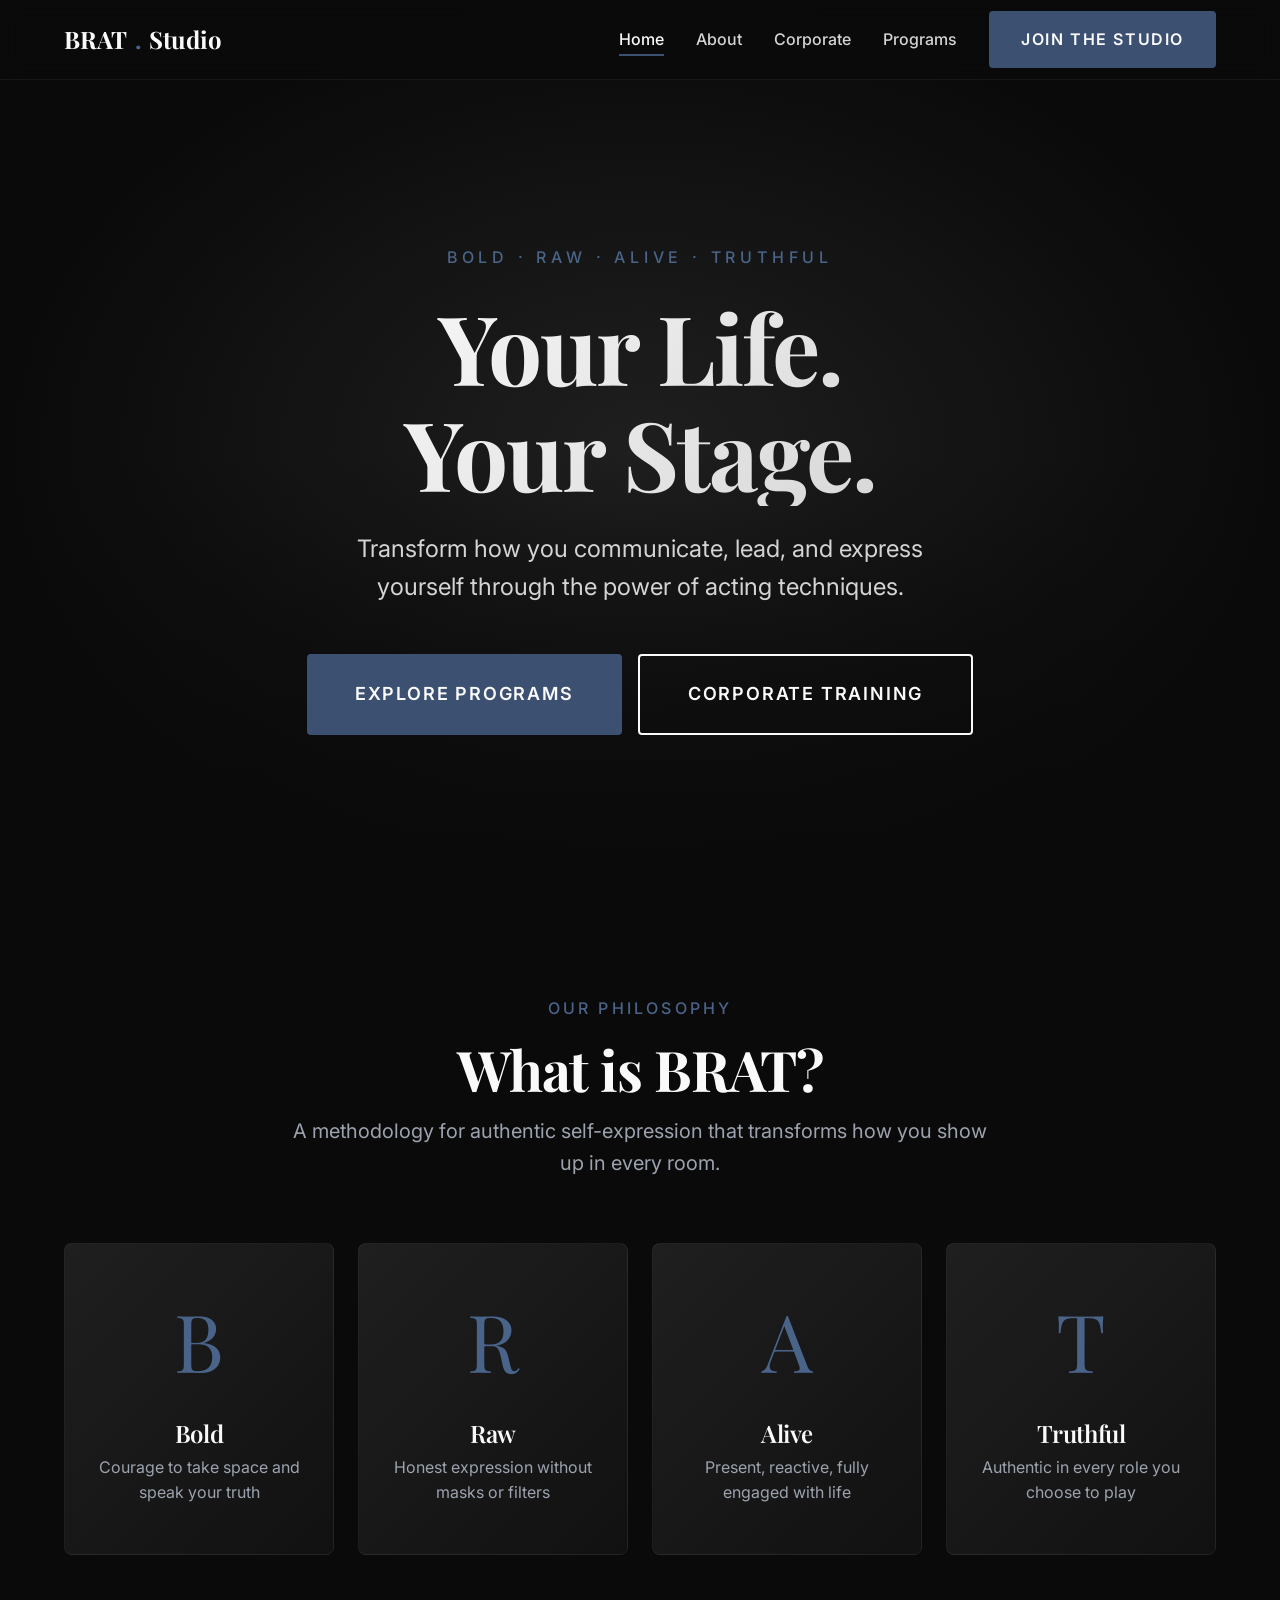
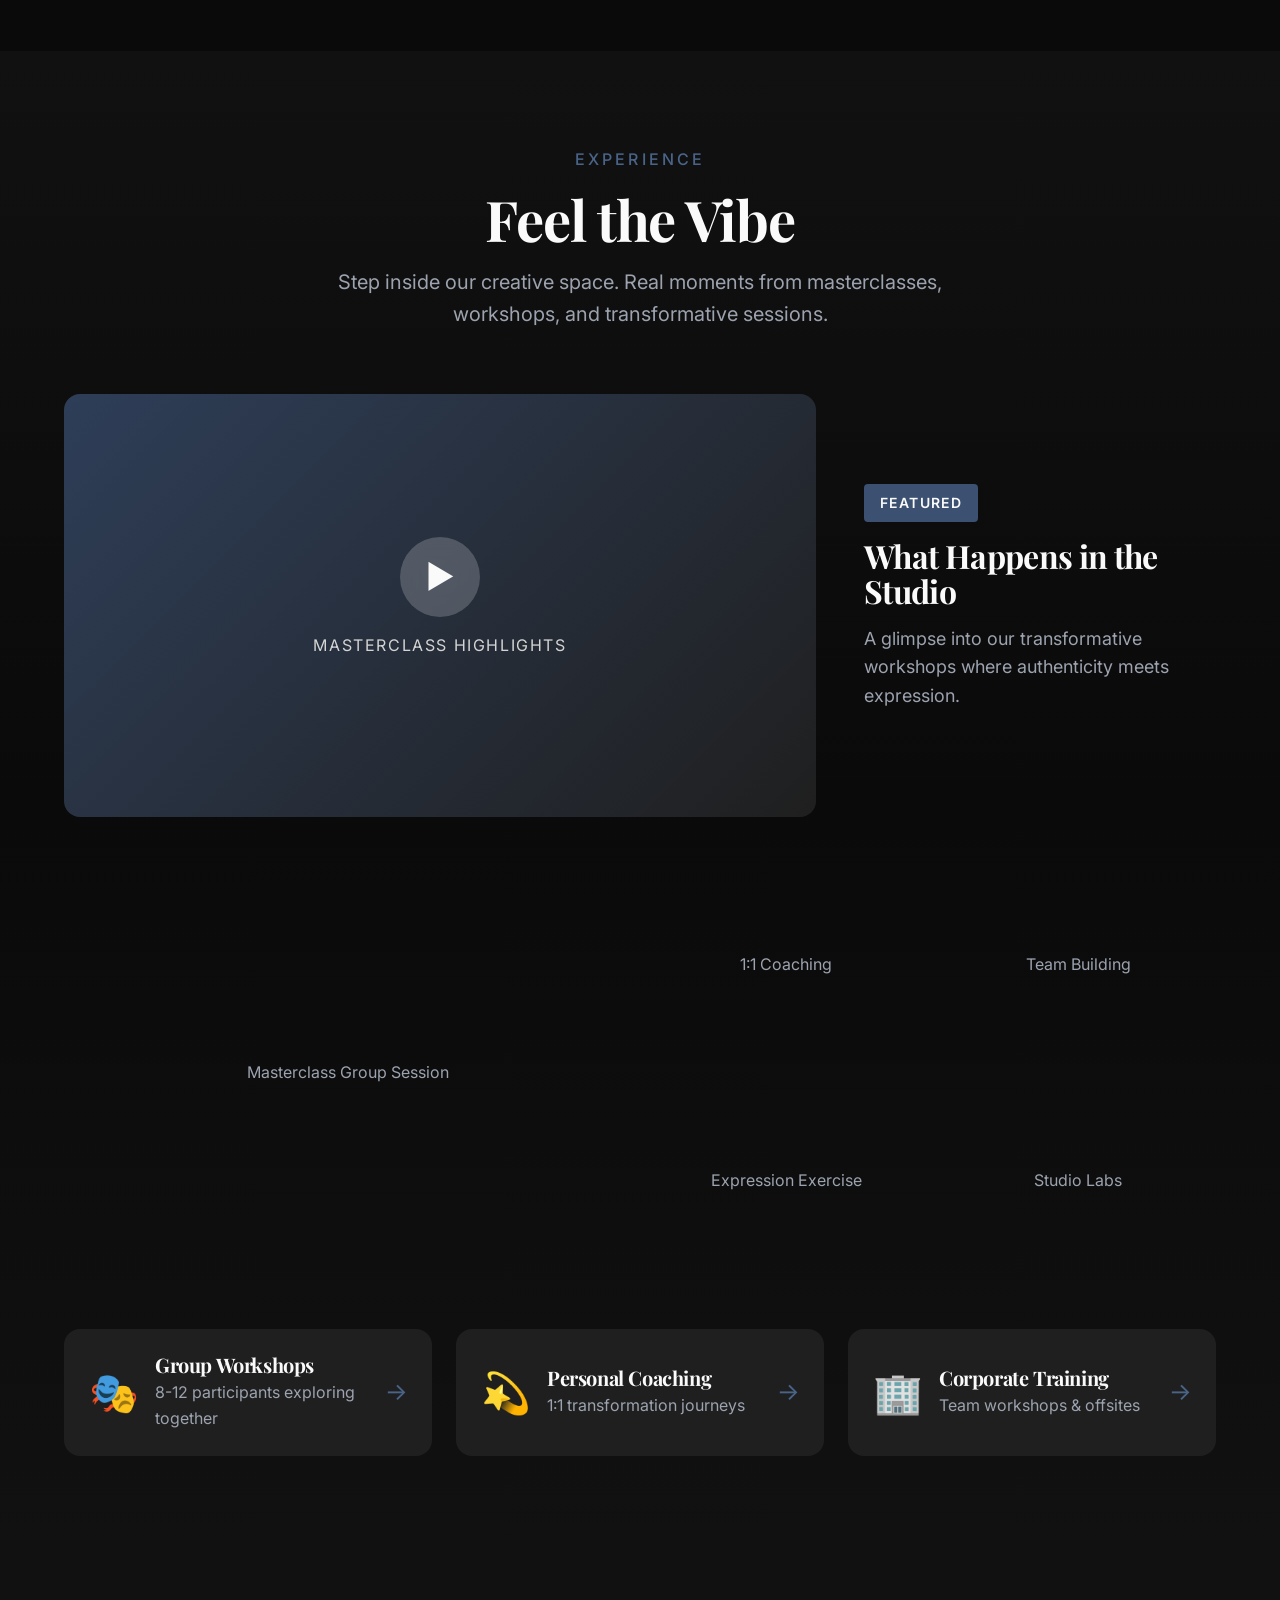
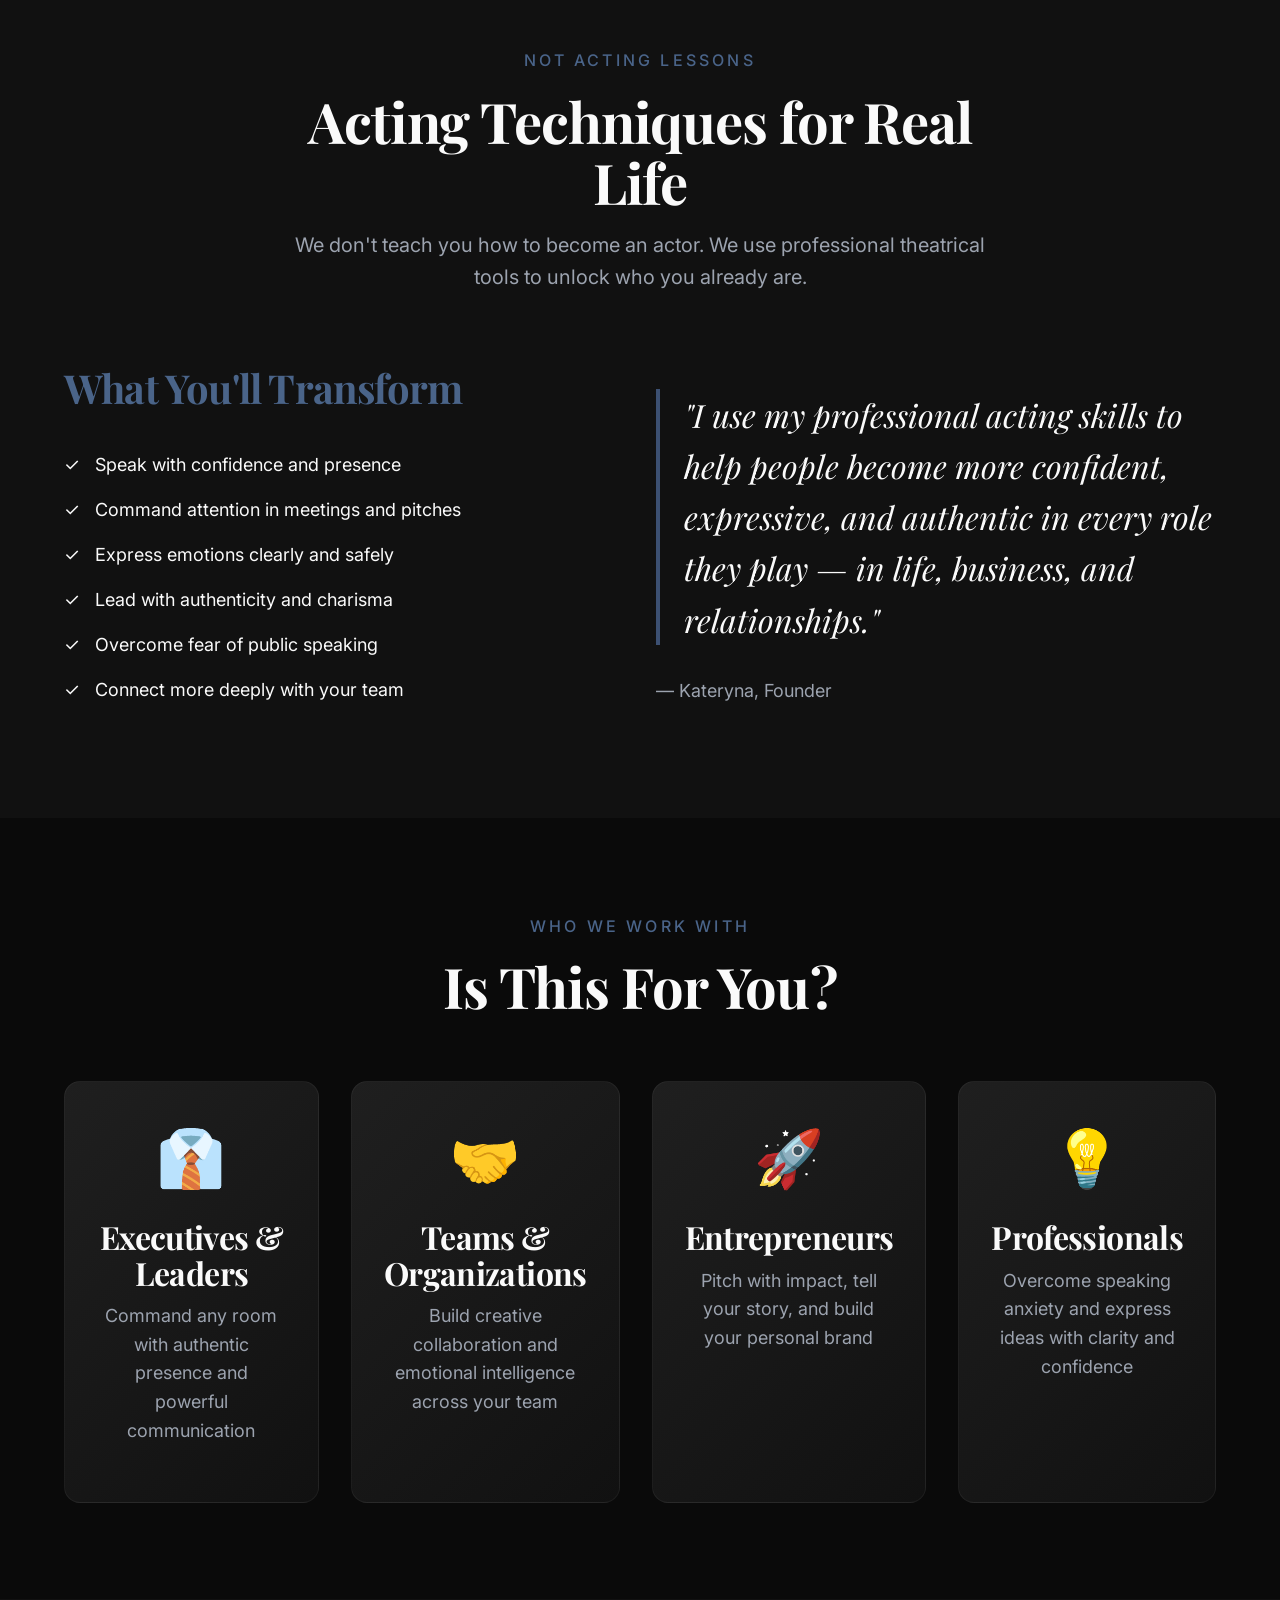
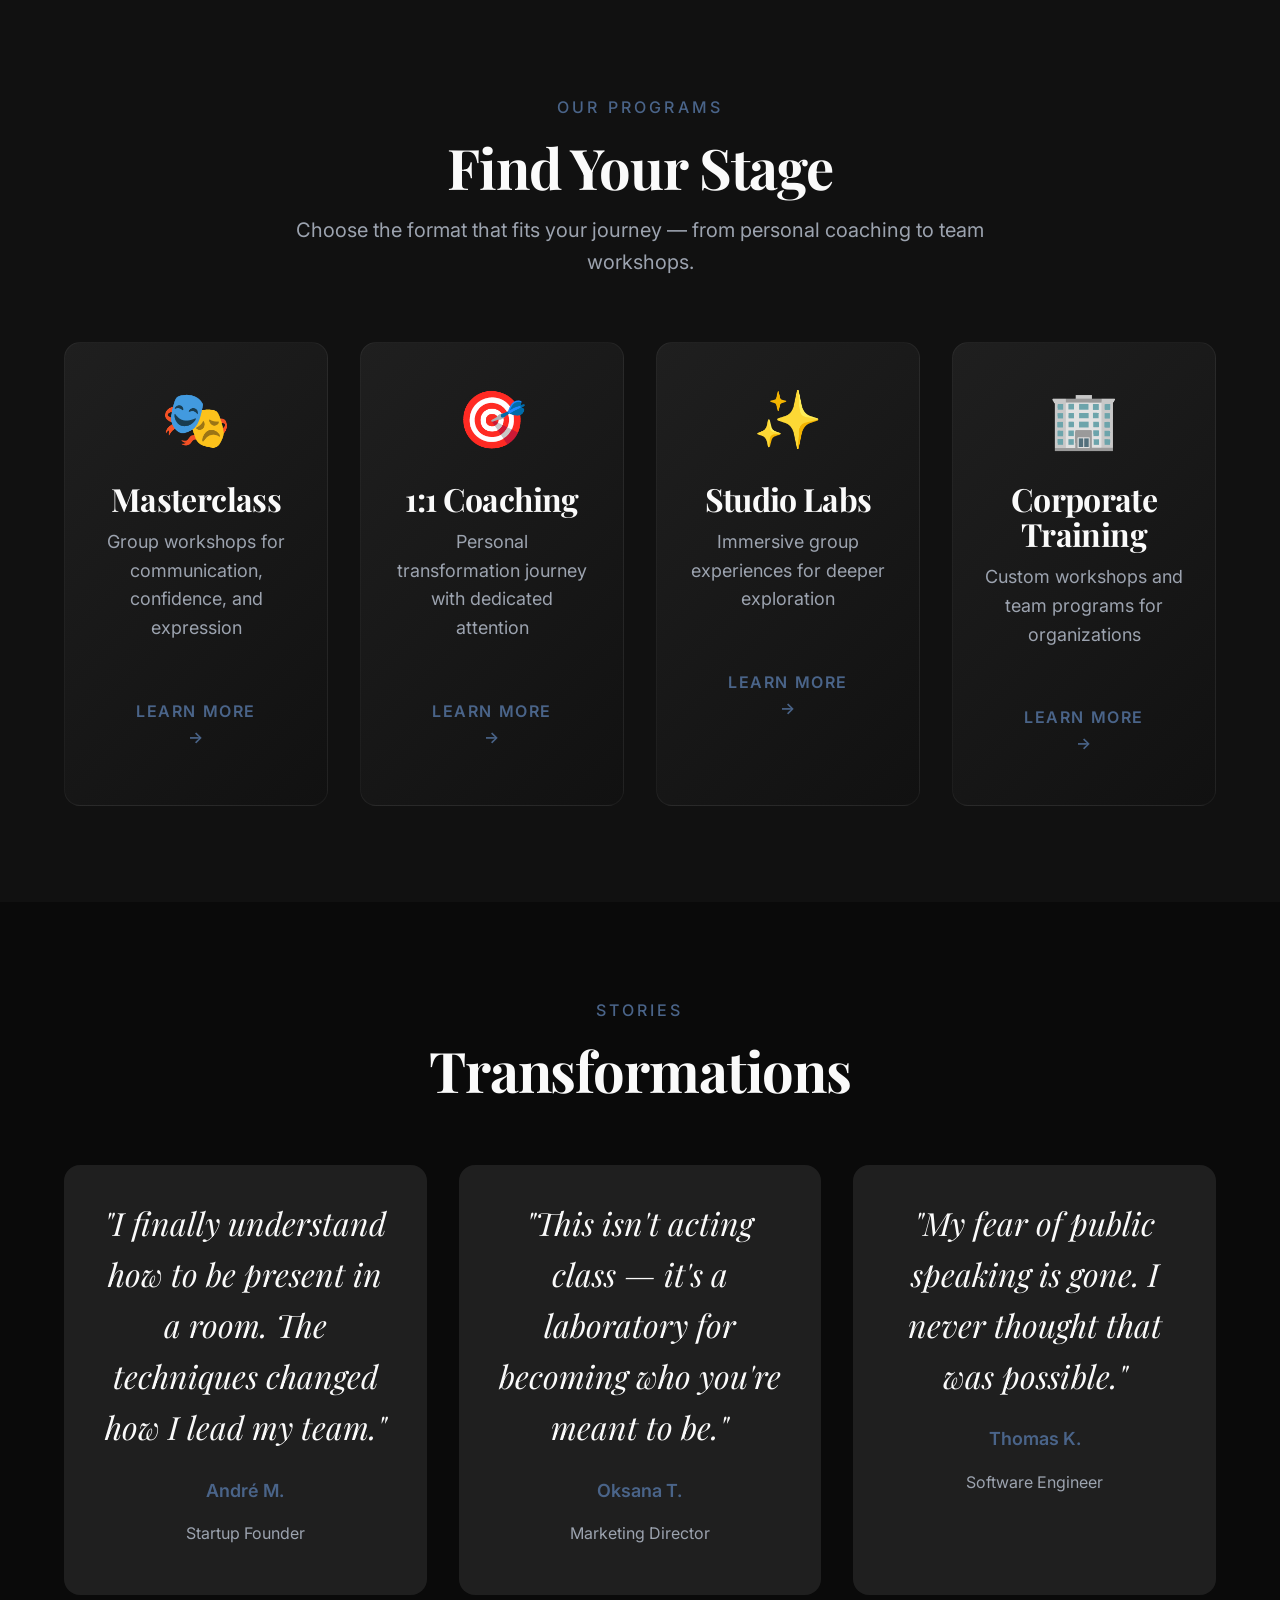
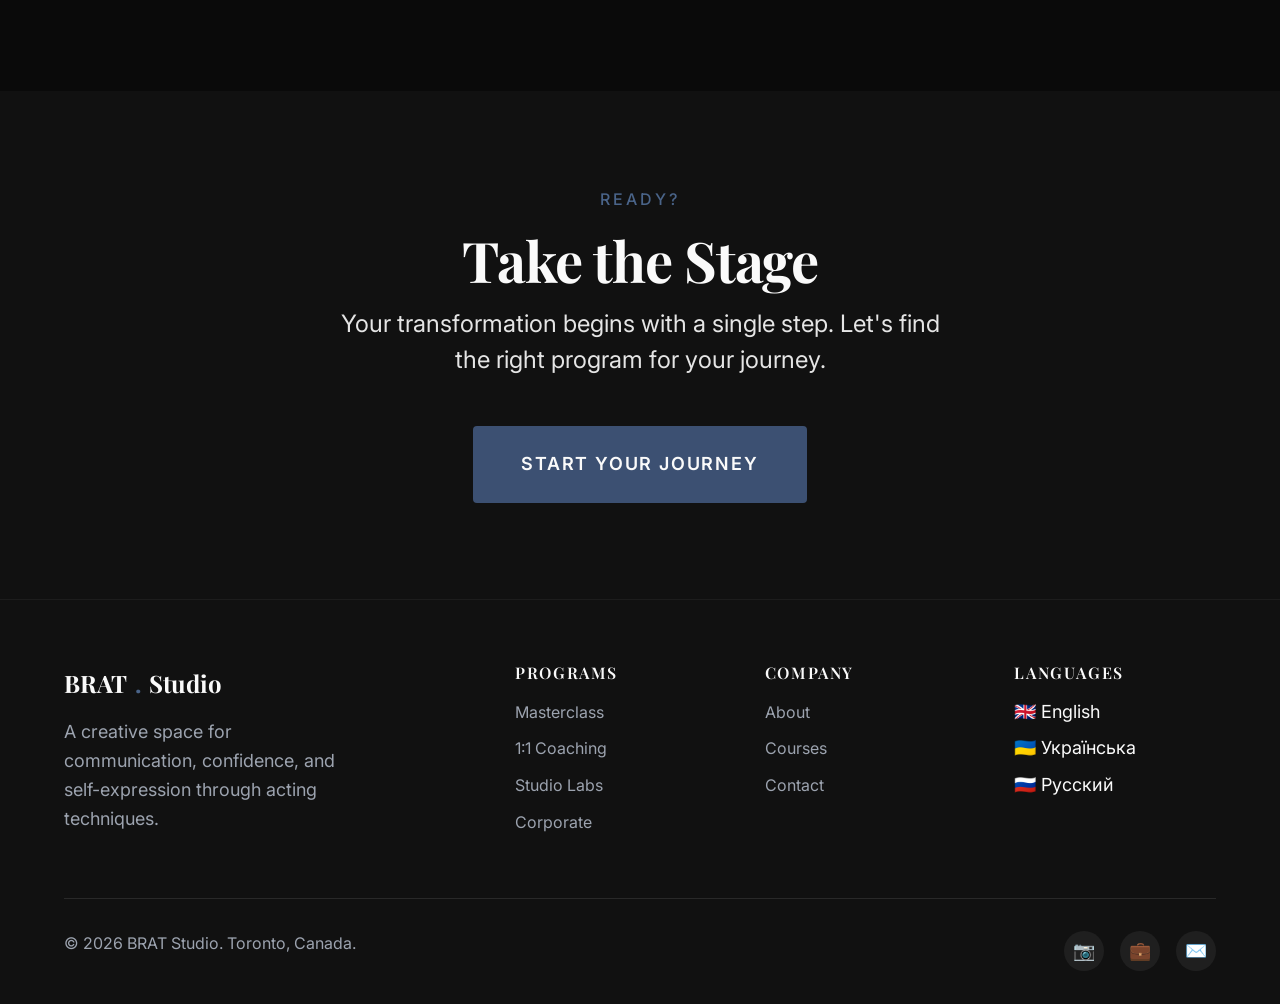
==== index.html @ 2a8d3eb8 "Initial commit: BRAT Studio website" ====
<!DOCTYPE html>
<html lang="en">

<head>
    <meta charset="UTF-8">
    <meta name="viewport" content="width=device-width, initial-scale=1.0">

    <!-- Primary SEO Meta Tags -->
    <title>BRAT Studio | Communication Coaching & Acting Techniques | Toronto</title>
    <meta name="title" content="BRAT Studio | Communication Coaching & Acting Techniques | Toronto">
    <meta name="description"
        content="Transform how you communicate, lead, and express yourself through professional acting techniques. Coaching, masterclasses, and corporate training in Toronto, Canada.">
    <meta name="keywords"
        content="communication coaching, public speaking, acting techniques, confidence training, executive coaching, Toronto, corporate training, leadership development, presentation skills">
    <meta name="author" content="Kateryna Bratchyna">
    <meta name="robots" content="index, follow">
    <link rel="canonical" href="https://bratstudio.ca/">

    <!-- Open Graph / Facebook -->
    <meta property="og:type" content="website">
    <meta property="og:url" content="https://bratstudio.ca/">
    <meta property="og:title" content="BRAT Studio | Your Life. Your Stage.">
    <meta property="og:description"
        content="Transform how you communicate, lead, and express yourself through professional acting techniques. Coaching and training in Toronto.">
    <meta property="og:image" content="https://bratstudio.ca/images/og-image.jpg">
    <meta property="og:locale" content="en_CA">
    <meta property="og:site_name" content="BRAT Studio">

    <!-- Twitter -->
    <meta name="twitter:card" content="summary_large_image">
    <meta name="twitter:url" content="https://bratstudio.ca/">
    <meta name="twitter:title" content="BRAT Studio | Your Life. Your Stage.">
    <meta name="twitter:description"
        content="Transform how you communicate through professional acting techniques. Coaching in Toronto.">
    <meta name="twitter:image" content="https://bratstudio.ca/images/og-image.jpg">

    <!-- Performance: Preconnect to external resources -->
    <link rel="preconnect" href="https://fonts.googleapis.com">
    <link rel="preconnect" href="https://fonts.gstatic.com" crossorigin>

    <!-- Fonts: Preload for faster rendering -->
    <link rel="preload"
        href="https://fonts.googleapis.com/css2?family=Playfair+Display:ital,wght@0,400;0,600;0,700;1,400&family=Inter:wght@300;400;500;600&display=swap"
        as="style" onload="this.onload=null;this.rel='stylesheet'">
    <noscript>
        <link rel="stylesheet"
            href="https://fonts.googleapis.com/css2?family=Playfair+Display:ital,wght@0,400;0,600;0,700;1,400&family=Inter:wght@300;400;500;600&display=swap">
    </noscript>

    <!-- Stylesheet -->
    <link rel="stylesheet" href="css/style.css">

    <!-- Favicon -->
    <link rel="icon"
        href="data:image/svg+xml,<svg xmlns='http://www.w3.org/2000/svg' viewBox='0 0 100 100'><text y='.9em' font-size='90'>🎭</text></svg>">
    <link rel="apple-touch-icon" href="images/apple-touch-icon.png">

    <!-- Structured Data: Organization -->
    <script type="application/ld+json">
  {
    "@context": "https://schema.org",
    "@type": "ProfessionalService",
    "name": "BRAT Studio",
    "description": "Communication coaching and acting techniques for professionals",
    "url": "https://bratstudio.ca",
    "logo": "https://bratstudio.ca/images/logo.png",
    "image": "https://bratstudio.ca/images/og-image.jpg",
    "telephone": "+1-416-000-0000",
    "email": "hello@bratstudio.ca",
    "address": {
      "@type": "PostalAddress",
      "addressLocality": "Toronto",
      "addressRegion": "Ontario",
      "addressCountry": "CA"
    },
    "geo": {
      "@type": "GeoCoordinates",
      "latitude": "43.6532",
      "longitude": "-79.3832"
    },
    "founder": {
      "@type": "Person",
      "name": "Kateryna Bratchyna",
      "jobTitle": "Acting Coach & Founder"
    },
    "priceRange": "$$$",
    "openingHoursSpecification": {
      "@type": "OpeningHoursSpecification",
      "dayOfWeek": ["Monday", "Tuesday", "Wednesday", "Thursday", "Friday"],
      "opens": "09:00",
      "closes": "18:00"
    },
    "sameAs": [
      "https://instagram.com/bratstudio",
      "https://linkedin.com/company/bratstudio"
    ],
    "hasOfferCatalog": {
      "@type": "OfferCatalog",
      "name": "Programs",
      "itemListElement": [
        {
          "@type": "Offer",
          "itemOffered": {
            "@type": "Service",
            "name": "Masterclass",
            "description": "Group workshops for communication, confidence, and expression"
          }
        },
        {
          "@type": "Offer",
          "itemOffered": {
            "@type": "Service",
            "name": "1:1 Coaching",
            "description": "Personal transformation with dedicated mentorship"
          }
        },
        {
          "@type": "Offer",
          "itemOffered": {
            "@type": "Service",
            "name": "Corporate Training",
            "description": "Custom workshops for organizations"
          }
        }
      ]
    }
  }
  </script>
</head>

<body>
    <!-- Header -->
    <header class="header">
        <div class="container header__inner">
            <a href="index.html" class="logo">
                BRAT<span>.</span>Studio
            </a>

            <button class="nav-toggle" aria-label="Toggle navigation" aria-expanded="false">
                <span></span>
                <span></span>
                <span></span>
            </button>

            <nav class="nav" id="nav">
                <a href="index.html" class="nav__link nav__link--active">Home</a>
                <a href="about.html" class="nav__link">About</a>
                <a href="corporate.html" class="nav__link">Corporate</a>
                <a href="masterclass.html" class="nav__link">Programs</a>
                <a href="contact.html" class="btn btn--primary">Join the Studio</a>
            </nav>
        </div>
    </header>

    <!-- Hero Section -->
    <section class="hero">
        <div class="hero__bg"></div>
        <div class="hero__overlay"></div>
        <div class="hero__content">
            <p class="hero__tagline animate-fade-in">Bold · Raw · Alive · Truthful</p>
            <h1 class="hero__title animate-fade-in-up">Your Life.<br>Your Stage.</h1>
            <p class="hero__subtitle animate-fade-in-up animate-delay-2">
                Transform how you communicate, lead, and express yourself through the power of acting techniques.
            </p>
            <div class="hero__cta animate-fade-in-up animate-delay-3">
                <a href="#programs" class="btn btn--primary btn--large">Explore Programs</a>
                <a href="corporate.html" class="btn btn--outline btn--large">Corporate Training</a>
            </div>
        </div>
    </section>

    <!-- BRAT Philosophy Section -->
    <section class="section" id="philosophy">
        <div class="container">
            <div class="section-header" data-animate>
                <p class="section-header__label">Our Philosophy</p>
                <h2 class="section-header__title">What is BRAT?</h2>
                <p class="section-header__text">
                    A methodology for authentic self-expression that transforms how you show up in every room.
                </p>
            </div>

            <div class="brat-grid">
                <div class="brat-card" data-animate>
                    <div class="brat-card__letter">B</div>
                    <h3 class="brat-card__word">Bold</h3>
                    <p class="brat-card__meaning">Courage to take space and speak your truth</p>
                </div>
                <div class="brat-card" data-animate>
                    <div class="brat-card__letter">R</div>
                    <h3 class="brat-card__word">Raw</h3>
                    <p class="brat-card__meaning">Honest expression without masks or filters</p>
                </div>
                <div class="brat-card" data-animate>
                    <div class="brat-card__letter">A</div>
                    <h3 class="brat-card__word">Alive</h3>
                    <p class="brat-card__meaning">Present, reactive, fully engaged with life</p>
                </div>
                <div class="brat-card" data-animate>
                    <div class="brat-card__letter">T</div>
                    <h3 class="brat-card__word">Truthful</h3>
                    <p class="brat-card__meaning">Authentic in every role you choose to play</p>
                </div>
            </div>
        </div>
    </section>

    <!-- Studio Vibe Section - Photo & Video Gallery -->
    <section class="section section--vibe" id="vibe">
        <div class="container">
            <div class="section-header" data-animate>
                <p class="section-header__label">Experience</p>
                <h2 class="section-header__title">Feel the Vibe</h2>
                <p class="section-header__text">
                    Step inside our creative space. Real moments from masterclasses, workshops, and transformative
                    sessions.
                </p>
            </div>

            <!-- Featured Video -->
            <div class="vibe-video" data-animate>
                <div class="vibe-video__player">
                    <!-- Replace with your video embed or HTML5 video -->
                    <div class="vibe-video__placeholder">
                        <div class="vibe-video__icon">▶</div>
                        <p>Masterclass Highlights</p>
                        <!-- Uncomment and add your video:
                        <video poster="images/video-poster.jpg" controls>
                            <source src="videos/masterclass-highlight.mp4" type="video/mp4">
                        </video>
                        -->
                    </div>
                </div>
                <div class="vibe-video__info">
                    <span class="vibe-video__tag">Featured</span>
                    <h3>What Happens in the Studio</h3>
                    <p>A glimpse into our transformative workshops where authenticity meets expression.</p>
                </div>
            </div>

            <!-- Photo Gallery Grid -->
            <div class="vibe-gallery" data-animate>
                <!-- Large featured image -->
                <div class="vibe-gallery__item vibe-gallery__item--large">
                    <div class="vibe-gallery__placeholder">
                        <span>Masterclass Group Session</span>
                        <!-- Replace with: <img src="images/gallery-1.jpg" alt="Masterclass session"> -->
                    </div>
                    <div class="vibe-gallery__overlay">
                        <span class="vibe-gallery__label">Masterclasses</span>
                    </div>
                </div>

                <!-- Smaller grid items -->
                <div class="vibe-gallery__item">
                    <div class="vibe-gallery__placeholder">
                        <span>1:1 Coaching</span>
                    </div>
                    <div class="vibe-gallery__overlay">
                        <span class="vibe-gallery__label">Personal Sessions</span>
                    </div>
                </div>

                <div class="vibe-gallery__item">
                    <div class="vibe-gallery__placeholder">
                        <span>Team Building</span>
                    </div>
                    <div class="vibe-gallery__overlay">
                        <span class="vibe-gallery__label">Corporate</span>
                    </div>
                </div>

                <div class="vibe-gallery__item">
                    <div class="vibe-gallery__placeholder">
                        <span>Expression Exercise</span>
                    </div>
                    <div class="vibe-gallery__overlay">
                        <span class="vibe-gallery__label">In Action</span>
                    </div>
                </div>

                <div class="vibe-gallery__item">
                    <div class="vibe-gallery__placeholder">
                        <span>Studio Labs</span>
                    </div>
                    <div class="vibe-gallery__overlay">
                        <span class="vibe-gallery__label">Immersive</span>
                    </div>
                </div>
            </div>

            <!-- Experience Categories -->
            <div class="vibe-categories" data-animate>
                <a href="masterclass.html" class="vibe-category">
                    <div class="vibe-category__icon">🎭</div>
                    <div class="vibe-category__content">
                        <h4>Group Workshops</h4>
                        <p>8-12 participants exploring together</p>
                    </div>
                    <span class="vibe-category__arrow">→</span>
                </a>
                <a href="coaching.html" class="vibe-category">
                    <div class="vibe-category__icon">💫</div>
                    <div class="vibe-category__content">
                        <h4>Personal Coaching</h4>
                        <p>1:1 transformation journeys</p>
                    </div>
                    <span class="vibe-category__arrow">→</span>
                </a>
                <a href="corporate.html" class="vibe-category">
                    <div class="vibe-category__icon">🏢</div>
                    <div class="vibe-category__content">
                        <h4>Corporate Training</h4>
                        <p>Team workshops & offsites</p>
                    </div>
                    <span class="vibe-category__arrow">→</span>
                </a>
            </div>
        </div>
    </section>

    <!-- Transformation Section -->
    <section class="section section--dark" id="transformation">
        <div class="container">
            <div class="section-header" data-animate>
                <p class="section-header__label">Not Acting Lessons</p>
                <h2 class="section-header__title">Acting Techniques for Real Life</h2>
                <p class="section-header__text">
                    We don't teach you how to become an actor. We use professional theatrical tools to unlock who you
                    already are.
                </p>
            </div>

            <div class="grid grid-2" style="align-items: center;">
                <div data-animate>
                    <h3 class="mb-8" style="color: var(--color-accent-light);">What You'll Transform</h3>
                    <ul style="list-style: none; line-height: 2.5;">
                        <li>✓ &nbsp; Speak with confidence and presence</li>
                        <li>✓ &nbsp; Command attention in meetings and pitches</li>
                        <li>✓ &nbsp; Express emotions clearly and safely</li>
                        <li>✓ &nbsp; Lead with authenticity and charisma</li>
                        <li>✓ &nbsp; Overcome fear of public speaking</li>
                        <li>✓ &nbsp; Connect more deeply with your team</li>
                    </ul>
                </div>
                <div data-animate>
                    <blockquote>
                        "I use my professional acting skills to help people become more confident, expressive, and
                        authentic in every role they play — in life, business, and relationships."
                    </blockquote>
                    <p class="mt-4" style="color: var(--color-gray-400);">— Kateryna, Founder</p>
                </div>
            </div>
        </div>
    </section>

    <!-- Who We Help -->
    <section class="section" id="audience">
        <div class="container">
            <div class="section-header" data-animate>
                <p class="section-header__label">Who We Work With</p>
                <h2 class="section-header__title">Is This For You?</h2>
            </div>

            <div class="grid grid-4" data-animate>
                <div class="service-card">
                    <div class="service-card__icon">👔</div>
                    <h4 class="service-card__title">Executives & Leaders</h4>
                    <p class="service-card__desc">Command any room with authentic presence and powerful communication
                    </p>
                </div>
                <div class="service-card">
                    <div class="service-card__icon">🤝</div>
                    <h4 class="service-card__title">Teams & Organizations</h4>
                    <p class="service-card__desc">Build creative collaboration and emotional intelligence across your
                        team</p>
                </div>
                <div class="service-card">
                    <div class="service-card__icon">🚀</div>
                    <h4 class="service-card__title">Entrepreneurs</h4>
                    <p class="service-card__desc">Pitch with impact, tell your story, and build your personal brand</p>
                </div>
                <div class="service-card">
                    <div class="service-card__icon">💡</div>
                    <h4 class="service-card__title">Professionals</h4>
                    <p class="service-card__desc">Overcome speaking anxiety and express ideas with clarity and
                        confidence</p>
                </div>
            </div>
        </div>
    </section>

    <!-- Programs Section -->
    <section class="section section--dark" id="programs">
        <div class="container">
            <div class="section-header" data-animate>
                <p class="section-header__label">Our Programs</p>
                <h2 class="section-header__title">Find Your Stage</h2>
                <p class="section-header__text">
                    Choose the format that fits your journey — from personal coaching to team workshops.
                </p>
            </div>

            <div class="grid grid-4">
                <a href="masterclass.html" class="service-card" data-animate style="text-decoration: none;">
                    <div class="service-card__icon">🎭</div>
                    <h4 class="service-card__title">Masterclass</h4>
                    <p class="service-card__desc">Group workshops for communication, confidence, and expression</p>
                    <span class="btn btn--ghost mt-4">Learn More →</span>
                </a>
                <a href="coaching.html" class="service-card" data-animate style="text-decoration: none;">
                    <div class="service-card__icon">🎯</div>
                    <h4 class="service-card__title">1:1 Coaching</h4>
                    <p class="service-card__desc">Personal transformation journey with dedicated attention</p>
                    <span class="btn btn--ghost mt-4">Learn More →</span>
                </a>
                <a href="studio.html" class="service-card" data-animate style="text-decoration: none;">
                    <div class="service-card__icon">✨</div>
                    <h4 class="service-card__title">Studio Labs</h4>
                    <p class="service-card__desc">Immersive group experiences for deeper exploration</p>
                    <span class="btn btn--ghost mt-4">Learn More →</span>
                </a>
                <a href="corporate.html" class="service-card" data-animate style="text-decoration: none;">
                    <div class="service-card__icon">🏢</div>
                    <h4 class="service-card__title">Corporate Training</h4>
                    <p class="service-card__desc">Custom workshops and team programs for organizations</p>
                    <span class="btn btn--ghost mt-4">Learn More →</span>
                </a>
            </div>
        </div>
    </section>

    <!-- Testimonials Section -->
    <section class="section" id="testimonials">
        <div class="container">
            <div class="section-header" data-animate>
                <p class="section-header__label">Stories</p>
                <h2 class="section-header__title">Transformations</h2>
            </div>

            <div class="grid grid-3">
                <div class="testimonial" data-animate>
                    <p class="testimonial__quote">"I finally understand how to be present in a room. The techniques
                        changed how I lead my team."</p>
                    <p class="testimonial__author">André M.</p>
                    <p class="testimonial__role">Startup Founder</p>
                </div>
                <div class="testimonial" data-animate>
                    <p class="testimonial__quote">"This isn't acting class — it's a laboratory for becoming who you're
                        meant to be."</p>
                    <p class="testimonial__author">Oksana T.</p>
                    <p class="testimonial__role">Marketing Director</p>
                </div>
                <div class="testimonial" data-animate>
                    <p class="testimonial__quote">"My fear of public speaking is gone. I never thought that was
                        possible."</p>
                    <p class="testimonial__author">Thomas K.</p>
                    <p class="testimonial__role">Software Engineer</p>
                </div>
            </div>
        </div>
    </section>

    <!-- CTA Section -->
    <section class="section section--dark" style="text-align: center;">
        <div class="container">
            <div data-animate>
                <p class="section-header__label">Ready?</p>
                <h2 class="section-header__title mb-8">Take the Stage</h2>
                <p class="lead mb-12" style="max-width: 600px; margin-left: auto; margin-right: auto;">
                    Your transformation begins with a single step. Let's find the right program for your journey.
                </p>
                <a href="contact.html" class="btn btn--primary btn--large">Start Your Journey</a>
            </div>
        </div>
    </section>

    <!-- Footer -->
    <footer class="footer">
        <div class="container">
            <div class="footer__top">
                <div class="footer__brand">
                    <a href="index.html" class="logo">BRAT<span>.</span>Studio</a>
                    <p>A creative space for communication, confidence, and self-expression through acting techniques.
                    </p>
                </div>

                <div>
                    <h4 class="footer__title">Programs</h4>
                    <ul class="footer__links">
                        <li><a href="masterclass.html">Masterclass</a></li>
                        <li><a href="coaching.html">1:1 Coaching</a></li>
                        <li><a href="studio.html">Studio Labs</a></li>
                        <li><a href="corporate.html">Corporate</a></li>
                    </ul>
                </div>

                <div>
                    <h4 class="footer__title">Company</h4>
                    <ul class="footer__links">
                        <li><a href="about.html">About</a></li>
                        <li><a href="courses.html">Courses</a></li>
                        <li><a href="contact.html">Contact</a></li>
                    </ul>
                </div>

                <div>
                    <h4 class="footer__title">Languages</h4>
                    <ul class="footer__links">
                        <li>🇬🇧 English</li>
                        <li>🇺🇦 Українська</li>
                        <li>🇷🇺 Русский</li>
                    </ul>
                </div>
            </div>

            <div class="footer__bottom">
                <p class="footer__copyright">© 2026 BRAT Studio. Toronto, Canada.</p>
                <div class="footer__social">
                    <a href="#" aria-label="Instagram">📷</a>
                    <a href="#" aria-label="LinkedIn">💼</a>
                    <a href="#" aria-label="Email">✉️</a>
                </div>
            </div>
        </div>
    </footer>

    <script src="js/main.js"></script>
</body>

</html>
---- css/style.css ----
/* ================================================
   BRAT Studio - Design System & Global Styles
   Philosophy: Bold. Raw. Alive. Truthful.
   ================================================ */

/* -------------------- IMPORTS -------------------- */
@import url('https://fonts.googleapis.com/css2?family=Playfair+Display:ital,wght@0,400;0,700;1,400&family=Inter:wght@300;400;500;600;700&display=swap');

/* -------------------- CSS CUSTOM PROPERTIES -------------------- */
:root {
    /* Colors - Monochrome + Brady Blue Accent */
    --color-black: #0A0A0A;
    --color-white: #FAFAFA;
    --color-gray-100: #F5F5F5;
    --color-gray-200: #E5E5E5;
    --color-gray-300: #D4D4D4;
    --color-gray-400: #9CA3AF;
    --color-gray-600: #4B5563;
    --color-gray-800: #1F1F1F;
    --color-gray-900: #111111;

    /* Brady Blue - Pantone 112-22 */
    --color-accent: #3C5072;
    --color-accent-light: #4A6489;
    --color-accent-dark: #2E3E58;
    --color-accent-glow: rgba(60, 80, 114, 0.3);

    /* Typography */
    --font-heading: 'Playfair Display', Georgia, serif;
    --font-body: 'Inter', -apple-system, BlinkMacSystemFont, sans-serif;

    /* Font Sizes - Fluid Typography */
    --text-xs: clamp(0.75rem, 0.7rem + 0.25vw, 0.875rem);
    --text-sm: clamp(0.875rem, 0.8rem + 0.375vw, 1rem);
    --text-base: clamp(1rem, 0.9rem + 0.5vw, 1.125rem);
    --text-lg: clamp(1.125rem, 1rem + 0.625vw, 1.25rem);
    --text-xl: clamp(1.25rem, 1.1rem + 0.75vw, 1.5rem);
    --text-2xl: clamp(1.5rem, 1.25rem + 1.25vw, 2rem);
    --text-3xl: clamp(1.875rem, 1.5rem + 1.875vw, 2.5rem);
    --text-4xl: clamp(2.25rem, 1.75rem + 2.5vw, 3.5rem);
    --text-5xl: clamp(3rem, 2rem + 5vw, 5rem);
    --text-6xl: clamp(3.75rem, 2.5rem + 6.25vw, 6rem);

    /* Spacing */
    --space-1: 0.25rem;
    --space-2: 0.5rem;
    --space-3: 0.75rem;
    --space-4: 1rem;
    --space-6: 1.5rem;
    --space-8: 2rem;
    --space-12: 3rem;
    --space-16: 4rem;
    --space-20: 5rem;
    --space-24: 6rem;
    --space-32: 8rem;

    /* Layout */
    --container-max: 1200px;
    --container-narrow: 800px;
    --header-height: 80px;

    /* Transitions */
    --transition-fast: 0.15s ease;
    --transition-base: 0.3s cubic-bezier(0.4, 0, 0.2, 1);
    --transition-slow: 0.5s cubic-bezier(0.4, 0, 0.2, 1);

    /* Shadows */
    --shadow-sm: 0 1px 2px rgba(0, 0, 0, 0.05);
    --shadow-md: 0 4px 6px rgba(0, 0, 0, 0.1);
    --shadow-lg: 0 10px 25px rgba(0, 0, 0, 0.15);
    --shadow-glow: 0 0 40px var(--color-accent-glow);

    /* Border Radius */
    --radius-sm: 4px;
    --radius-md: 8px;
    --radius-lg: 16px;
    --radius-full: 9999px;
}

/* -------------------- RESET & BASE -------------------- */
*,
*::before,
*::after {
    box-sizing: border-box;
    margin: 0;
    padding: 0;
}

html {
    scroll-behavior: smooth;
    -webkit-font-smoothing: antialiased;
    -moz-osx-font-smoothing: grayscale;
}

body {
    font-family: var(--font-body);
    font-size: var(--text-base);
    line-height: 1.6;
    color: var(--color-white);
    background-color: var(--color-black);
    min-height: 100vh;
    overflow-x: hidden;
}

/* -------------------- TYPOGRAPHY -------------------- */
h1,
h2,
h3,
h4,
h5,
h6 {
    font-family: var(--font-heading);
    font-weight: 700;
    line-height: 1.1;
    letter-spacing: -0.02em;
}

h1 {
    font-size: var(--text-5xl);
}

h2 {
    font-size: var(--text-4xl);
}

h3 {
    font-size: var(--text-3xl);
}

h4 {
    font-size: var(--text-2xl);
}

h5 {
    font-size: var(--text-xl);
}

h6 {
    font-size: var(--text-lg);
}

p {
    margin-bottom: var(--space-4);
    color: var(--color-gray-300);
}

.lead {
    font-size: var(--text-xl);
    color: var(--color-gray-200);
    line-height: 1.5;
}

.accent-text {
    color: var(--color-accent-light);
}

/* Theatrical quote styling */
blockquote {
    font-family: var(--font-heading);
    font-style: italic;
    font-size: var(--text-2xl);
    color: var(--color-white);
    border-left: 4px solid var(--color-accent);
    padding-left: var(--space-6);
    margin: var(--space-8) 0;
}

/* -------------------- LINKS -------------------- */
a {
    color: var(--color-accent-light);
    text-decoration: none;
    transition: color var(--transition-fast);
}

a:hover {
    color: var(--color-white);
}

/* -------------------- LAYOUT -------------------- */
.container {
    width: 100%;
    max-width: var(--container-max);
    margin: 0 auto;
    padding: 0 var(--space-6);
}

.container--narrow {
    max-width: var(--container-narrow);
}

.section {
    padding: var(--space-24) 0;
}

.section--dark {
    background-color: var(--color-gray-900);
}

.section--light {
    background-color: var(--color-gray-100);
    color: var(--color-black);
}

.section--light p {
    color: var(--color-gray-600);
}

/* -------------------- GRID SYSTEM -------------------- */
.grid {
    display: grid;
    gap: var(--space-8);
}

.grid-2 {
    grid-template-columns: repeat(2, 1fr);
}

.grid-3 {
    grid-template-columns: repeat(3, 1fr);
}

.grid-4 {
    grid-template-columns: repeat(4, 1fr);
}

@media (max-width: 1024px) {
    .grid-4 {
        grid-template-columns: repeat(2, 1fr);
    }

    .grid-3 {
        grid-template-columns: repeat(2, 1fr);
    }
}

@media (max-width: 640px) {

    .grid-2,
    .grid-3,
    .grid-4 {
        grid-template-columns: 1fr;
    }
}

/* -------------------- BUTTONS -------------------- */
.btn {
    display: inline-flex;
    align-items: center;
    justify-content: center;
    gap: var(--space-2);
    padding: var(--space-4) var(--space-8);
    font-family: var(--font-body);
    font-size: var(--text-sm);
    font-weight: 600;
    text-transform: uppercase;
    letter-spacing: 0.1em;
    border: none;
    border-radius: var(--radius-sm);
    cursor: pointer;
    transition: all var(--transition-base);
    text-decoration: none;
}

.btn--primary {
    background-color: var(--color-accent);
    color: var(--color-white);
}

.btn--primary:hover {
    background-color: var(--color-accent-light);
    box-shadow: var(--shadow-glow);
    transform: translateY(-2px);
    color: var(--color-white);
}

.btn--outline {
    background-color: transparent;
    color: var(--color-white);
    border: 2px solid var(--color-white);
}

.btn--outline:hover {
    background-color: var(--color-white);
    color: var(--color-black);
}

.btn--ghost {
    background-color: transparent;
    color: var(--color-accent-light);
}

.btn--ghost:hover {
    color: var(--color-white);
}

.btn--large {
    padding: var(--space-6) var(--space-12);
    font-size: var(--text-base);
}

/* -------------------- HEADER / NAVIGATION -------------------- */
.header {
    position: fixed;
    top: 0;
    left: 0;
    right: 0;
    height: var(--header-height);
    z-index: 1000;
    background-color: rgba(10, 10, 10, 0.9);
    backdrop-filter: blur(10px);
    border-bottom: 1px solid rgba(255, 255, 255, 0.05);
}

.header__inner {
    display: flex;
    align-items: center;
    justify-content: space-between;
    height: 100%;
}

.logo {
    font-family: var(--font-heading);
    font-size: var(--text-xl);
    font-weight: 700;
    color: var(--color-white);
    text-decoration: none;
    display: flex;
    align-items: center;
    gap: var(--space-2);
}

.logo span {
    color: var(--color-accent-light);
}

.nav {
    display: flex;
    align-items: center;
    gap: var(--space-8);
}

.nav__link {
    font-size: var(--text-sm);
    font-weight: 500;
    color: var(--color-gray-300);
    text-decoration: none;
    transition: color var(--transition-fast);
    position: relative;
}

.nav__link::after {
    content: '';
    position: absolute;
    bottom: -4px;
    left: 0;
    width: 0;
    height: 2px;
    background-color: var(--color-accent);
    transition: width var(--transition-base);
}

.nav__link:hover,
.nav__link--active {
    color: var(--color-white);
}

.nav__link:hover::after,
.nav__link--active::after {
    width: 100%;
}

/* Mobile Menu Toggle */
.nav-toggle {
    display: none;
    background: none;
    border: none;
    cursor: pointer;
    padding: var(--space-2);
}

.nav-toggle span {
    display: block;
    width: 24px;
    height: 2px;
    background-color: var(--color-white);
    margin: 5px 0;
    transition: all var(--transition-base);
}

@media (max-width: 768px) {
    .nav-toggle {
        display: block;
    }

    .nav {
        position: fixed;
        top: var(--header-height);
        left: 0;
        right: 0;
        bottom: 0;
        background-color: var(--color-black);
        flex-direction: column;
        justify-content: center;
        gap: var(--space-8);
        opacity: 0;
        visibility: hidden;
        transition: all var(--transition-base);
    }

    .nav--open {
        opacity: 1;
        visibility: visible;
    }

    .nav__link {
        font-size: var(--text-2xl);
    }
}

/* -------------------- HERO SECTION -------------------- */
.hero {
    min-height: 100vh;
    display: flex;
    align-items: center;
    justify-content: center;
    text-align: center;
    padding-top: var(--header-height);
    position: relative;
    overflow: hidden;
}

.hero__bg {
    position: absolute;
    inset: 0;
    background: radial-gradient(ellipse at center, var(--color-gray-800) 0%, var(--color-black) 70%);
    z-index: -2;
}

.hero__overlay {
    position: absolute;
    inset: 0;
    background: linear-gradient(to bottom, transparent 50%, var(--color-black) 100%);
    z-index: -1;
}

.hero__content {
    max-width: 900px;
    padding: var(--space-8);
}

.hero__tagline {
    font-size: var(--text-sm);
    font-weight: 500;
    text-transform: uppercase;
    letter-spacing: 0.3em;
    color: var(--color-accent-light);
    margin-bottom: var(--space-6);
}

.hero__title {
    font-size: var(--text-6xl);
    margin-bottom: var(--space-6);
    background: linear-gradient(135deg, var(--color-white) 0%, var(--color-gray-300) 100%);
    -webkit-background-clip: text;
    -webkit-text-fill-color: transparent;
    background-clip: text;
}

.hero__subtitle {
    font-size: var(--text-xl);
    color: var(--color-gray-300);
    margin-bottom: var(--space-12);
    max-width: 600px;
    margin-left: auto;
    margin-right: auto;
}

.hero__cta {
    display: flex;
    gap: var(--space-4);
    justify-content: center;
    flex-wrap: wrap;
}

/* -------------------- BRAT PHILOSOPHY SECTION -------------------- */
.brat-grid {
    display: grid;
    grid-template-columns: repeat(4, 1fr);
    gap: var(--space-6);
}

.brat-card {
    text-align: center;
    padding: var(--space-8);
    background: linear-gradient(135deg, var(--color-gray-800) 0%, var(--color-gray-900) 100%);
    border-radius: var(--radius-md);
    border: 1px solid rgba(255, 255, 255, 0.05);
    transition: all var(--transition-base);
}

.brat-card:hover {
    transform: translateY(-8px);
    border-color: var(--color-accent);
    box-shadow: var(--shadow-glow);
}

.brat-card__letter {
    font-family: var(--font-heading);
    font-size: var(--text-5xl);
    color: var(--color-accent-light);
    margin-bottom: var(--space-4);
}

.brat-card__word {
    font-size: var(--text-xl);
    font-weight: 600;
    color: var(--color-white);
    margin-bottom: var(--space-2);
}

.brat-card__meaning {
    font-size: var(--text-sm);
    color: var(--color-gray-400);
}

@media (max-width: 768px) {
    .brat-grid {
        grid-template-columns: repeat(2, 1fr);
    }
}

/* -------------------- CARDS -------------------- */
.card {
    background: var(--color-gray-800);
    border-radius: var(--radius-lg);
    overflow: hidden;
    transition: all var(--transition-base);
    border: 1px solid rgba(255, 255, 255, 0.05);
}

.card:hover {
    transform: translateY(-8px);
    box-shadow: var(--shadow-lg);
    border-color: var(--color-accent);
}

.card__image {
    width: 100%;
    height: 200px;
    object-fit: cover;
    background-color: var(--color-gray-700);
}

.card__content {
    padding: var(--space-6);
}

.card__title {
    font-size: var(--text-xl);
    margin-bottom: var(--space-3);
    color: var(--color-white);
}

.card__text {
    color: var(--color-gray-400);
    margin-bottom: var(--space-4);
}

/* -------------------- SERVICE CARD (Special) -------------------- */
.service-card {
    background: linear-gradient(135deg, var(--color-gray-800) 0%, var(--color-gray-900) 100%);
    padding: var(--space-8);
    border-radius: var(--radius-lg);
    border: 1px solid rgba(255, 255, 255, 0.05);
    transition: all var(--transition-base);
    text-align: center;
}

.service-card:hover {
    border-color: var(--color-accent);
    box-shadow: var(--shadow-glow);
    transform: translateY(-4px);
}

.service-card__icon {
    font-size: var(--text-4xl);
    margin-bottom: var(--space-4);
}

.service-card__title {
    font-family: var(--font-heading);
    font-size: var(--text-2xl);
    color: var(--color-white);
    margin-bottom: var(--space-3);
}

.service-card__desc {
    color: var(--color-gray-400);
    margin-bottom: var(--space-6);
}

/* -------------------- TESTIMONIALS -------------------- */
.testimonial {
    text-align: center;
    padding: var(--space-8);
    background: var(--color-gray-800);
    border-radius: var(--radius-lg);
}

.testimonial__quote {
    font-family: var(--font-heading);
    font-size: var(--text-2xl);
    font-style: italic;
    color: var(--color-white);
    margin-bottom: var(--space-6);
}

.testimonial__author {
    font-weight: 600;
    color: var(--color-accent-light);
}

.testimonial__role {
    font-size: var(--text-sm);
    color: var(--color-gray-400);
}

/* -------------------- FORMS -------------------- */
.form-group {
    margin-bottom: var(--space-6);
}

.form-label {
    display: block;
    font-size: var(--text-sm);
    font-weight: 500;
    color: var(--color-gray-300);
    margin-bottom: var(--space-2);
}

.form-input,
.form-select,
.form-textarea {
    width: 100%;
    padding: var(--space-4);
    font-family: var(--font-body);
    font-size: var(--text-base);
    color: var(--color-white);
    background-color: var(--color-gray-800);
    border: 1px solid var(--color-gray-600);
    border-radius: var(--radius-md);
    transition: all var(--transition-fast);
}

.form-input:focus,
.form-select:focus,
.form-textarea:focus {
    outline: none;
    border-color: var(--color-accent);
    box-shadow: 0 0 0 3px var(--color-accent-glow);
}

.form-input::placeholder,
.form-textarea::placeholder {
    color: var(--color-gray-400);
}

.form-textarea {
    min-height: 120px;
    resize: vertical;
}

.form-select {
    cursor: pointer;
    appearance: none;
    background-image: url("data:image/svg+xml,%3Csvg xmlns='http://www.w3.org/2000/svg' width='24' height='24' viewBox='0 0 24 24' fill='none' stroke='%239CA3AF' stroke-width='2' stroke-linecap='round' stroke-linejoin='round'%3E%3Cpolyline points='6 9 12 15 18 9'%3E%3C/polyline%3E%3C/svg%3E");
    background-repeat: no-repeat;
    background-position: right var(--space-4) center;
    background-size: 20px;
    padding-right: var(--space-12);
}

/* Light form variant */
.section--light .form-input,
.section--light .form-select,
.section--light .form-textarea {
    background-color: var(--color-white);
    border-color: var(--color-gray-300);
    color: var(--color-black);
}

/* -------------------- FOOTER -------------------- */
.footer {
    background-color: var(--color-gray-900);
    padding: var(--space-16) 0 var(--space-8);
    border-top: 1px solid rgba(255, 255, 255, 0.05);
}

.footer__top {
    display: grid;
    grid-template-columns: 2fr 1fr 1fr 1fr;
    gap: var(--space-12);
    margin-bottom: var(--space-12);
}

.footer__brand p {
    color: var(--color-gray-400);
    margin-top: var(--space-4);
    max-width: 280px;
}

.footer__title {
    font-size: var(--text-sm);
    font-weight: 600;
    text-transform: uppercase;
    letter-spacing: 0.1em;
    color: var(--color-white);
    margin-bottom: var(--space-4);
}

.footer__links {
    list-style: none;
}

.footer__links li {
    margin-bottom: var(--space-2);
}

.footer__links a {
    color: var(--color-gray-400);
    font-size: var(--text-sm);
}

.footer__links a:hover {
    color: var(--color-accent-light);
}

.footer__bottom {
    border-top: 1px solid rgba(255, 255, 255, 0.1);
    padding-top: var(--space-8);
    display: flex;
    justify-content: space-between;
    align-items: center;
}

.footer__copyright {
    font-size: var(--text-sm);
    color: var(--color-gray-400);
}

.footer__social {
    display: flex;
    gap: var(--space-4);
}

.footer__social a {
    display: flex;
    align-items: center;
    justify-content: center;
    width: 40px;
    height: 40px;
    border-radius: var(--radius-full);
    background-color: var(--color-gray-800);
    color: var(--color-gray-400);
    transition: all var(--transition-fast);
}

.footer__social a:hover {
    background-color: var(--color-accent);
    color: var(--color-white);
}

@media (max-width: 768px) {
    .footer__top {
        grid-template-columns: 1fr;
        gap: var(--space-8);
    }

    .footer__bottom {
        flex-direction: column;
        gap: var(--space-4);
        text-align: center;
    }
}

/* -------------------- UTILITY CLASSES -------------------- */
.text-center {
    text-align: center;
}

.text-left {
    text-align: left;
}

.text-right {
    text-align: right;
}

.mt-4 {
    margin-top: var(--space-4);
}

.mt-8 {
    margin-top: var(--space-8);
}

.mt-12 {
    margin-top: var(--space-12);
}

/* -------------------- BADGES -------------------- */
.badge {
    display: inline-block;
    padding: 0.25rem 0.75rem;
    font-size: 0.75rem;
    font-weight: 600;
    text-transform: uppercase;
    letter-spacing: 0.05em;
    border-radius: var(--radius-full);
    margin-bottom: 0.5rem;
}

.badge--success {
    background-color: rgba(74, 222, 128, 0.15);
    color: #4ade80;
    border: 1px solid rgba(74, 222, 128, 0.3);
}

.badge--warning {
    background-color: rgba(251, 191, 36, 0.15);
    color: #fbbf24;
    border: 1px solid rgba(251, 191, 36, 0.3);
}

.badge--info {
    background-color: rgba(60, 80, 114, 0.15);
    color: var(--color-accent-light);
    border: 1px solid var(--color-accent-glow);
}

.schedule-empty {
    text-align: center;
    padding: var(--space-16) var(--space-8);
    background: var(--color-gray-800);
    border-radius: var(--radius-lg);
    color: var(--color-gray-400);
}


.mb-4 {
    margin-bottom: var(--space-4);
}

.mb-8 {
    margin-bottom: var(--space-8);
}

.mb-12 {
    margin-bottom: var(--space-12);
}

.hidden {
    display: none;
}

.sr-only {
    position: absolute;
    width: 1px;
    height: 1px;
    padding: 0;
    margin: -1px;
    overflow: hidden;
    clip: rect(0, 0, 0, 0);
    border: 0;
}

/* -------------------- ANIMATIONS -------------------- */
@keyframes fadeInUp {
    from {
        opacity: 0;
        transform: translateY(30px);
    }

    to {
        opacity: 1;
        transform: translateY(0);
    }
}

@keyframes fadeIn {
    from {
        opacity: 0;
    }

    to {
        opacity: 1;
    }
}

.animate-fade-in {
    animation: fadeIn 0.6s ease-out forwards;
}

.animate-fade-in-up {
    animation: fadeInUp 0.6s ease-out forwards;
}

.animate-delay-1 {
    animation-delay: 0.1s;
}

.animate-delay-2 {
    animation-delay: 0.2s;
}

.animate-delay-3 {
    animation-delay: 0.3s;
}

.animate-delay-4 {
    animation-delay: 0.4s;
}

/* Scroll animations - need JS to add .in-view class */
[data-animate] {
    opacity: 0;
    transform: translateY(30px);
    transition: all 0.6s ease-out;
}

[data-animate].in-view {
    opacity: 1;
    transform: translateY(0);
}

/* -------------------- PAGE SPECIFIC - HERO VARIANTS -------------------- */
.hero--short {
    min-height: 60vh;
}

.hero--service {
    min-height: 50vh;
    text-align: left;
}

.hero--service .hero__content {
    max-width: 100%;
    padding: 0;
}

/* -------------------- SECTION HEADERS -------------------- */
.section-header {
    text-align: center;
    max-width: 700px;
    margin: 0 auto var(--space-16);
}

.section-header__label {
    font-size: var(--text-sm);
    font-weight: 500;
    text-transform: uppercase;
    letter-spacing: 0.2em;
    color: var(--color-accent-light);
    margin-bottom: var(--space-4);
}

.section-header__title {
    margin-bottom: var(--space-4);
}

.section-header__text {
    font-size: var(--text-lg);
    color: var(--color-gray-400);
}

/* -------------------- RESPONSIVE UTILITIES -------------------- */
@media (max-width: 640px) {
    .section {
        padding: var(--space-16) 0;
    }

    .container {
        padding: 0 var(--space-4);
    }
}

/* -------------------- STUDIO VIBE SECTION -------------------- */
.section--vibe {
    background: linear-gradient(180deg, var(--color-gray-900) 0%, var(--color-black) 50%, var(--color-gray-900) 100%);
    overflow: hidden;
}

/* Featured Video */
.vibe-video {
    display: grid;
    grid-template-columns: 2fr 1fr;
    gap: var(--space-6);
    margin-bottom: var(--space-12);
    align-items: center;
}

.vibe-video__player {
    border-radius: var(--radius-lg);
    overflow: hidden;
    aspect-ratio: 16/9;
    background: var(--color-gray-800);
    position: relative;
}

.vibe-video__placeholder {
    width: 100%;
    height: 100%;
    display: flex;
    flex-direction: column;
    align-items: center;
    justify-content: center;
    background: linear-gradient(135deg, var(--color-accent-dark) 0%, var(--color-gray-800) 100%);
    transition: all var(--transition-base);
    cursor: pointer;
}

.vibe-video__placeholder:hover {
    background: linear-gradient(135deg, var(--color-accent) 0%, var(--color-gray-800) 100%);
}

.vibe-video__placeholder:hover .vibe-video__icon {
    transform: scale(1.1);
    background-color: var(--color-white);
    color: var(--color-accent);
}

.vibe-video__icon {
    width: 80px;
    height: 80px;
    border-radius: var(--radius-full);
    background-color: rgba(255, 255, 255, 0.2);
    display: flex;
    align-items: center;
    justify-content: center;
    font-size: 2rem;
    color: var(--color-white);
    margin-bottom: var(--space-4);
    transition: all var(--transition-base);
    backdrop-filter: blur(10px);
}

.vibe-video__placeholder p {
    color: var(--color-gray-300);
    font-size: var(--text-sm);
    text-transform: uppercase;
    letter-spacing: 0.1em;
}

.vibe-video__placeholder video {
    width: 100%;
    height: 100%;
    object-fit: cover;
}

.vibe-video__info {
    padding: var(--space-6);
}

.vibe-video__tag {
    display: inline-block;
    padding: var(--space-2) var(--space-4);
    background-color: var(--color-accent);
    color: var(--color-white);
    font-size: var(--text-xs);
    font-weight: 600;
    text-transform: uppercase;
    letter-spacing: 0.1em;
    border-radius: var(--radius-sm);
    margin-bottom: var(--space-4);
}

.vibe-video__info h3 {
    font-size: var(--text-2xl);
    margin-bottom: var(--space-4);
    color: var(--color-white);
}

.vibe-video__info p {
    color: var(--color-gray-400);
}

/* Photo Gallery Grid - Masonry Style */
.vibe-gallery {
    display: grid;
    grid-template-columns: repeat(4, 1fr);
    grid-template-rows: repeat(2, 200px);
    gap: var(--space-4);
    margin-bottom: var(--space-12);
}

.vibe-gallery__item {
    position: relative;
    border-radius: var(--radius-md);
    overflow: hidden;
    cursor: pointer;
}

.vibe-gallery__item--large {
    grid-column: span 2;
    grid-row: span 2;
}

.vibe-gallery__placeholder {
    width: 100%;
    height: 100%;
    display: flex;
    align-items: center;
    justify-content: center;
    background: linear-gradient(135deg, var(--color-gray-700) 0%, var(--color-gray-800) 100%);
    font-size: var(--text-sm);
    color: var(--color-gray-400);
    text-align: center;
    padding: var(--space-4);
}

.vibe-gallery__placeholder img {
    width: 100%;
    height: 100%;
    object-fit: cover;
}

.vibe-gallery__overlay {
    position: absolute;
    inset: 0;
    background: linear-gradient(to top, rgba(0, 0, 0, 0.8) 0%, transparent 50%);
    display: flex;
    align-items: flex-end;
    padding: var(--space-4);
    opacity: 0;
    transition: opacity var(--transition-base);
}

.vibe-gallery__item:hover .vibe-gallery__overlay {
    opacity: 1;
}

.vibe-gallery__item:hover .vibe-gallery__placeholder {
    transform: scale(1.05);
}

.vibe-gallery__label {
    font-size: var(--text-sm);
    font-weight: 600;
    color: var(--color-white);
    text-transform: uppercase;
    letter-spacing: 0.05em;
}

/* Experience Categories */
.vibe-categories {
    display: grid;
    grid-template-columns: repeat(3, 1fr);
    gap: var(--space-6);
}

.vibe-category {
    display: flex;
    align-items: center;
    gap: var(--space-4);
    padding: var(--space-6);
    background: var(--color-gray-800);
    border-radius: var(--radius-lg);
    border: 1px solid transparent;
    text-decoration: none;
    transition: all var(--transition-base);
}

.vibe-category:hover {
    border-color: var(--color-accent);
    background: var(--color-gray-900);
    transform: translateY(-4px);
    box-shadow: var(--shadow-glow);
}

.vibe-category__icon {
    font-size: var(--text-3xl);
    flex-shrink: 0;
}

.vibe-category__content h4 {
    font-size: var(--text-lg);
    color: var(--color-white);
    margin-bottom: var(--space-1);
    font-family: var(--font-heading);
}

.vibe-category__content p {
    font-size: var(--text-sm);
    color: var(--color-gray-400);
    margin: 0;
}

.vibe-category__arrow {
    margin-left: auto;
    font-size: var(--text-xl);
    color: var(--color-accent-light);
    transition: transform var(--transition-fast);
}

.vibe-category:hover .vibe-category__arrow {
    transform: translateX(4px);
}

/* Responsive: Vibe Section */
@media (max-width: 1024px) {
    .vibe-video {
        grid-template-columns: 1fr;
    }

    .vibe-gallery {
        grid-template-columns: repeat(2, 1fr);
        grid-template-rows: auto;
    }

    .vibe-gallery__item--large {
        grid-column: span 2;
        grid-row: span 1;
        min-height: 300px;
    }

    .vibe-gallery__item {
        min-height: 180px;
    }
}

@media (max-width: 768px) {
    .vibe-categories {
        grid-template-columns: 1fr;
    }

    .vibe-gallery {
        grid-template-columns: 1fr;
    }

    .vibe-gallery__item--large {
        grid-column: span 1;
    }
}

/* -------------------- CORPORATE PAGE STYLES -------------------- */

/* Format Cards */
.format-card {
    background: var(--color-gray-800);
    border-radius: var(--radius-lg);
    padding: var(--space-6);
    border: 1px solid var(--color-gray-700);
    transition: all var(--transition-base);
    position: relative;
}

.format-card:hover {
    border-color: var(--color-accent);
    transform: translateY(-4px);
}

.format-card--featured {
    border-color: var(--color-accent);
    background: linear-gradient(135deg, rgba(138, 183, 232, 0.1) 0%, var(--color-gray-800) 100%);
}

.format-card__badge {
    position: absolute;
    top: -12px;
    left: 50%;
    transform: translateX(-50%);
    background: var(--color-accent);
    color: var(--color-white);
    font-size: var(--text-xs);
    font-weight: 600;
    padding: var(--space-1) var(--space-4);
    border-radius: var(--radius-full);
    text-transform: uppercase;
    letter-spacing: 0.05em;
}

.format-card__header {
    display: flex;
    align-items: center;
    gap: var(--space-4);
    margin-bottom: var(--space-6);
}

.format-card__icon {
    font-size: 2rem;
}

.format-card__header h4 {
    font-size: var(--text-xl);
    margin: 0;
}

.format-card__body {
    display: flex;
    flex-direction: column;
    gap: var(--space-3);
}

.format-card__detail {
    display: flex;
    justify-content: space-between;
    padding: var(--space-2) 0;
    border-bottom: 1px solid var(--color-gray-700);
}

.format-card__label {
    color: var(--color-gray-400);
    font-size: var(--text-sm);
}

.format-card__value {
    color: var(--color-white);
    font-weight: 500;
    font-size: var(--text-sm);
}

.format-card__desc {
    color: var(--color-gray-400);
    font-size: var(--text-sm);
    margin-top: var(--space-4);
    line-height: 1.6;
}

/* Extended Format (Multi-week) */
.format-extended {
    display: flex;
    align-items: center;
    justify-content: space-between;
    background: var(--color-gray-800);
    border: 1px solid var(--color-gray-700);
    border-radius: var(--radius-lg);
    padding: var(--space-8);
    margin-top: var(--space-8);
    gap: var(--space-6);
}

.format-extended__content {
    display: flex;
    align-items: center;
    gap: var(--space-6);
}

.format-extended__icon {
    font-size: 2.5rem;
    flex-shrink: 0;
}

.format-extended__content h4 {
    margin-bottom: var(--space-2);
}

.format-extended__content p {
    color: var(--color-gray-400);
    margin: 0;
}

/* Delivery Options */
.delivery-options {
    margin-top: var(--space-12);
    padding-top: var(--space-8);
    border-top: 1px solid var(--color-gray-700);
}

.delivery-card {
    background: var(--color-gray-900);
    border-radius: var(--radius-md);
    padding: var(--space-6);
    text-align: center;
    border: 1px solid var(--color-gray-800);
    transition: all var(--transition-base);
}

.delivery-card:hover {
    border-color: var(--color-gray-600);
}

.delivery-card__icon {
    font-size: 2rem;
    margin-bottom: var(--space-3);
}

.delivery-card h5 {
    font-size: var(--text-base);
    margin-bottom: var(--space-2);
}

.delivery-card p {
    font-size: var(--text-sm);
    color: var(--color-gray-400);
    margin: 0;
}

/* Presentation Preview */
.presentation-preview {
    display: flex;
    justify-content: center;
}

.presentation-preview__mockup {
    width: 100%;
    max-width: 400px;
    aspect-ratio: 16/9;
    background: linear-gradient(135deg, var(--color-gray-800) 0%, var(--color-gray-900) 100%);
    border-radius: var(--radius-lg);
    border: 1px solid var(--color-gray-700);
    display: flex;
    flex-direction: column;
    position: relative;
    overflow: hidden;
    box-shadow: 0 20px 60px rgba(0, 0, 0, 0.4);
}

.presentation-preview__slide {
    flex: 1;
    display: flex;
    flex-direction: column;
    align-items: center;
    justify-content: center;
    padding: var(--space-8);
}

.presentation-preview__logo {
    font-family: var(--font-heading);
    font-size: var(--text-2xl);
    font-weight: 700;
    margin-bottom: var(--space-4);
}

.presentation-preview__logo span {
    color: var(--color-accent-light);
}

.presentation-preview__slide p {
    color: var(--color-gray-400);
    font-size: var(--text-sm);
    margin-bottom: var(--space-2);
}

.presentation-preview__slide span {
    color: var(--color-gray-500);
    font-size: var(--text-xs);
}

.presentation-preview__pages {
    background: var(--color-gray-800);
    padding: var(--space-3);
    text-align: center;
    border-top: 1px solid var(--color-gray-700);
}

.presentation-preview__pages span {
    font-size: var(--text-xs);
    color: var(--color-gray-400);
}

/* FAQ Accordion */
.faq-list {
    display: flex;
    flex-direction: column;
    gap: var(--space-3);
}

.faq-item {
    background: var(--color-gray-800);
    border: 1px solid var(--color-gray-700);
    border-radius: var(--radius-md);
    overflow: hidden;
    transition: all var(--transition-base);
}

.faq-item:hover {
    border-color: var(--color-gray-600);
}

.faq-item.is-open {
    border-color: var(--color-accent);
}

.faq-question {
    width: 100%;
    display: flex;
    justify-content: space-between;
    align-items: center;
    padding: var(--space-5) var(--space-6);
    background: transparent;
    border: none;
    color: var(--color-white);
    font-size: var(--text-base);
    font-weight: 500;
    text-align: left;
    cursor: pointer;
    transition: all var(--transition-fast);
}

.faq-question:hover {
    background: rgba(255, 255, 255, 0.02);
}

.faq-icon {
    font-size: var(--text-xl);
    color: var(--color-accent-light);
    transition: transform var(--transition-base);
    flex-shrink: 0;
    width: 24px;
    text-align: center;
}

.faq-item.is-open .faq-icon {
    transform: rotate(45deg);
}

.faq-answer {
    max-height: 0;
    overflow: hidden;
    transition: max-height 0.3s ease-out;
}

.faq-item.is-open .faq-answer {
    max-height: 300px;
}

.faq-answer p {
    padding: 0 var(--space-6) var(--space-6);
    color: var(--color-gray-400);
    line-height: 1.7;
    margin: 0;
}

/* Responsive: Corporate */
@media (max-width: 1024px) {
    .format-extended {
        flex-direction: column;
        text-align: center;
    }

    .format-extended__content {
        flex-direction: column;
    }
}

@media (max-width: 768px) {
    .format-card__detail {
        flex-direction: column;
        gap: var(--space-1);
    }

    .delivery-options .grid-3 {
        grid-template-columns: 1fr;
    }
}

/* -------------------- MASTERCLASS: PROGRAM TYPE CARDS -------------------- */
.program-type-card {
    background: var(--color-gray-900);
    border: 1px solid var(--color-gray-800);
    border-radius: var(--radius-lg);
    padding: var(--space-8);
    display: flex;
    flex-direction: column;
    position: relative;
    transition: all var(--transition-base);
}

.program-type-card:hover {
    border-color: var(--color-gray-700);
    transform: translateY(-4px);
}

.program-type-card--featured {
    border-color: var(--color-accent);
    background: linear-gradient(180deg, rgba(230, 178, 100, 0.05) 0%, var(--color-gray-900) 100%);
}

.program-type-card__popular {
    position: absolute;
    top: -12px;
    left: 50%;
    transform: translateX(-50%);
    background: linear-gradient(135deg, var(--color-accent), var(--color-accent-dark));
    color: var(--color-black);
    padding: var(--space-1) var(--space-4);
    border-radius: var(--radius-full);
    font-size: var(--text-xs);
    font-weight: 700;
    text-transform: uppercase;
    letter-spacing: 0.05em;
}

.program-type-card__badge {
    display: inline-block;
    padding: var(--space-1) var(--space-3);
    border-radius: var(--radius-sm);
    font-size: var(--text-xs);
    font-weight: 600;
    text-transform: uppercase;
    letter-spacing: 0.05em;
    margin-bottom: var(--space-4);
    width: fit-content;
}

.program-type-card__badge--beginner {
    background: rgba(76, 175, 80, 0.15);
    color: #4caf50;
}

.program-type-card__badge--intermediate {
    background: rgba(230, 178, 100, 0.15);
    color: var(--color-accent);
}

.program-type-card__badge--advanced {
    background: rgba(255, 87, 87, 0.15);
    color: #ff5757;
}

.program-type-card__header h4 {
    font-size: var(--text-xl);
    margin-bottom: var(--space-1);
}

.program-type-card__tagline {
    color: var(--color-gray-400);
    font-size: var(--text-sm);
}

.program-type-card__body {
    flex: 1;
    margin: var(--space-6) 0;
}

.program-type-card__features {
    list-style: none;
    padding: 0;
    margin: 0;
}

.program-type-card__features li {
    padding: var(--space-2) 0;
    color: var(--color-gray-300);
    font-size: var(--text-sm);
    border-bottom: 1px solid var(--color-gray-800);
}

.program-type-card__features li:last-child {
    border-bottom: none;
}

.program-type-card__meta {
    display: flex;
    gap: var(--space-2);
    margin-top: var(--space-4);
    color: var(--color-gray-500);
    font-size: var(--text-xs);
}

.program-type-card__footer {
    margin-top: auto;
}

/* -------------------- MASTERCLASS: SCHEDULE FILTER -------------------- */
.schedule-filter {
    display: flex;
    justify-content: center;
    gap: var(--space-2);
    flex-wrap: wrap;
    margin-bottom: var(--space-10);
}

.schedule-filter__btn {
    padding: var(--space-2) var(--space-5);
    border: 1px solid var(--color-gray-700);
    border-radius: var(--radius-full);
    background: transparent;
    color: var(--color-gray-400);
    font-size: var(--text-sm);
    cursor: pointer;
    transition: all var(--transition-fast);
}

.schedule-filter__btn:hover {
    border-color: var(--color-gray-500);
    color: var(--color-white);
}

.schedule-filter__btn--active {
    background: var(--color-accent);
    border-color: var(--color-accent);
    color: var(--color-black);
}

/* -------------------- MASTERCLASS: SCHEDULE GRID -------------------- */
.schedule-grid {
    display: grid;
    grid-template-columns: repeat(auto-fill, minmax(340px, 1fr));
    gap: var(--space-6);
}

.schedule-card {
    background: var(--color-gray-900);
    border: 1px solid var(--color-gray-800);
    border-radius: var(--radius-lg);
    overflow: hidden;
    position: relative;
    transition: all var(--transition-base);
}

.schedule-card:hover {
    border-color: var(--color-gray-700);
    transform: translateY(-2px);
    box-shadow: 0 8px 30px rgba(0, 0, 0, 0.3);
}

.schedule-card--featured {
    border-color: var(--color-accent);
}

.schedule-card--disabled {
    opacity: 0.6;
}

.schedule-card--disabled:hover {
    transform: none;
}

.schedule-card__level {
    position: absolute;
    top: var(--space-4);
    right: var(--space-4);
    padding: var(--space-1) var(--space-2);
    border-radius: var(--radius-sm);
    font-size: 0.65rem;
    font-weight: 700;
    text-transform: uppercase;
    letter-spacing: 0.05em;
}

.schedule-card__level--beginner {
    background: rgba(76, 175, 80, 0.2);
    color: #4caf50;
}

.schedule-card__level--intermediate {
    background: rgba(230, 178, 100, 0.2);
    color: var(--color-accent);
}

.schedule-card__level--advanced {
    background: rgba(255, 87, 87, 0.2);
    color: #ff5757;
}

.schedule-card__header {
    display: flex;
    justify-content: space-between;
    align-items: flex-start;
    padding: var(--space-6);
    border-bottom: 1px solid var(--color-gray-800);
}

.schedule-card__title {
    font-size: var(--text-lg);
    margin: 0;
    padding-right: var(--space-4);
}

.schedule-card__date {
    display: flex;
    flex-direction: column;
    align-items: center;
    background: var(--color-gray-800);
    padding: var(--space-2) var(--space-3);
    border-radius: var(--radius-md);
    min-width: 60px;
}

.schedule-card__month {
    font-size: var(--text-xs);
    color: var(--color-accent);
    font-weight: 600;
    text-transform: uppercase;
}

.schedule-card__day {
    font-size: var(--text-2xl);
    font-weight: 700;
    line-height: 1;
}

.schedule-card__body {
    padding: var(--space-5) var(--space-6);
}

.schedule-card__detail {
    display: flex;
    align-items: center;
    gap: var(--space-3);
    padding: var(--space-2) 0;
    color: var(--color-gray-300);
    font-size: var(--text-sm);
}

.schedule-card__icon {
    font-size: 1rem;
    width: 20px;
    text-align: center;
}

.schedule-card__footer {
    display: flex;
    justify-content: space-between;
    align-items: center;
    padding: var(--space-4) var(--space-6);
    background: var(--color-gray-950);
    gap: var(--space-4);
}

.schedule-card__spots {
    display: flex;
    align-items: center;
    gap: var(--space-2);
    font-size: var(--text-sm);
    color: var(--color-gray-400);
}

.schedule-card__spots-indicator {
    width: 8px;
    height: 8px;
    border-radius: var(--radius-full);
}

.schedule-card__spots-indicator--open {
    background: #4caf50;
}

.schedule-card__spots-indicator--few {
    background: #ff9800;
    animation: pulse 2s infinite;
}

.schedule-card__spots-indicator--full {
    background: var(--color-gray-600);
}

@keyframes pulse {

    0%,
    100% {
        opacity: 1;
    }

    50% {
        opacity: 0.5;
    }
}

.schedule-card__register {
    flex-shrink: 0;
}

.schedule-empty {
    text-align: center;
    padding: var(--space-16);
    color: var(--color-gray-500);
}

.schedule-empty a {
    color: var(--color-accent);
}

/* -------------------- MASTERCLASS: PRICING GRID -------------------- */
.pricing-grid {
    display: flex;
    justify-content: center;
    gap: var(--space-4);
    flex-wrap: wrap;
}

.pricing-item {
    background: var(--color-gray-900);
    border: 1px solid var(--color-gray-800);
    border-radius: var(--radius-lg);
    padding: var(--space-6) var(--space-8);
    display: flex;
    flex-direction: column;
    align-items: center;
    gap: var(--space-2);
    min-width: 160px;
}

.pricing-item--featured {
    border-color: var(--color-accent);
    transform: scale(1.05);
}

.pricing-item__level {
    font-size: var(--text-xs);
    color: var(--color-gray-400);
    text-transform: uppercase;
    letter-spacing: 0.05em;
}

.pricing-item__price {
    font-size: var(--text-3xl);
    font-weight: 700;
    font-family: var(--font-display);
}

.pricing-item--featured .pricing-item__price {
    color: var(--color-accent);
}

.pricing-item__period {
    font-size: var(--text-sm);
    color: var(--color-gray-500);
}

/* -------------------- MASTERCLASS: MODAL -------------------- */
.modal {
    position: fixed;
    top: 0;
    left: 0;
    right: 0;
    bottom: 0;
    z-index: 1000;
    display: none;
    align-items: center;
    justify-content: center;
    padding: var(--space-4);
}

.modal.is-open {
    display: flex;
}

.modal__backdrop {
    position: absolute;
    top: 0;
    left: 0;
    right: 0;
    bottom: 0;
    background: rgba(0, 0, 0, 0.8);
    backdrop-filter: blur(4px);
}

.modal__content {
    position: relative;
    background: var(--color-gray-900);
    border: 1px solid var(--color-gray-800);
    border-radius: var(--radius-xl);
    max-width: 500px;
    width: 100%;
    max-height: 90vh;
    overflow-y: auto;
    padding: var(--space-8);
    animation: modalSlideIn 0.3s ease-out;
}

@keyframes modalSlideIn {
    from {
        opacity: 0;
        transform: translateY(-20px) scale(0.95);
    }

    to {
        opacity: 1;
        transform: translateY(0) scale(1);
    }
}

.modal__close {
    position: absolute;
    top: var(--space-4);
    right: var(--space-4);
    width: 40px;
    height: 40px;
    border: none;
    background: var(--color-gray-800);
    color: var(--color-gray-400);
    font-size: 1.5rem;
    border-radius: var(--radius-full);
    cursor: pointer;
    transition: all var(--transition-fast);
    display: flex;
    align-items: center;
    justify-content: center;
}

.modal__close:hover {
    background: var(--color-gray-700);
    color: var(--color-white);
}

.modal__header {
    margin-bottom: var(--space-6);
}

.modal__header h3 {
    margin-bottom: var(--space-1);
}

.modal__header p {
    color: var(--color-accent);
    font-size: var(--text-sm);
}

.modal__form .form-group {
    margin-bottom: var(--space-4);
}

.form-note {
    text-align: center;
    color: var(--color-gray-500);
    font-size: var(--text-xs);
    margin-top: var(--space-4);
}

/* Responsive: Schedule */
@media (max-width: 768px) {
    .schedule-grid {
        grid-template-columns: 1fr;
    }

    .schedule-filter {
        gap: var(--space-1);
    }

    .schedule-filter__btn {
        padding: var(--space-2) var(--space-3);
        font-size: var(--text-xs);
    }

    .pricing-grid {
        flex-direction: column;
        align-items: center;
    }

    .pricing-item--featured {
        transform: none;
    }
}
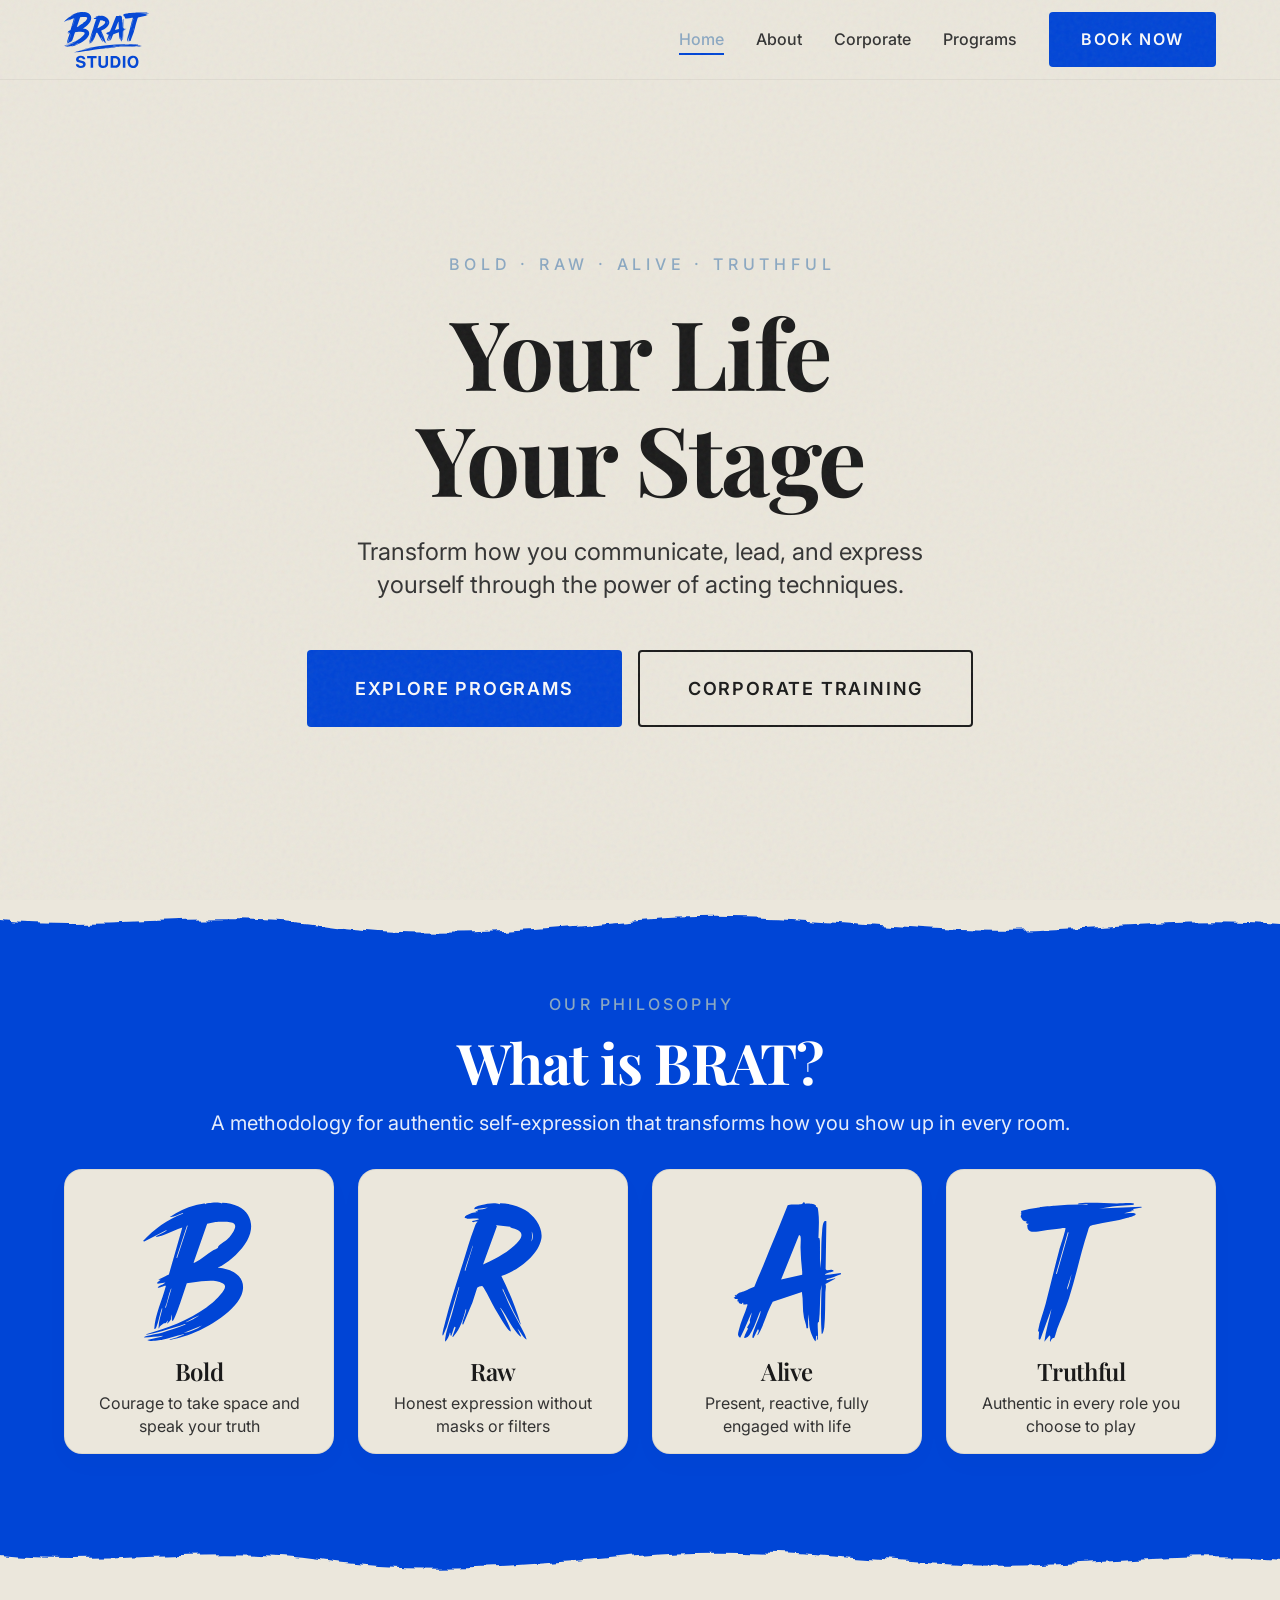
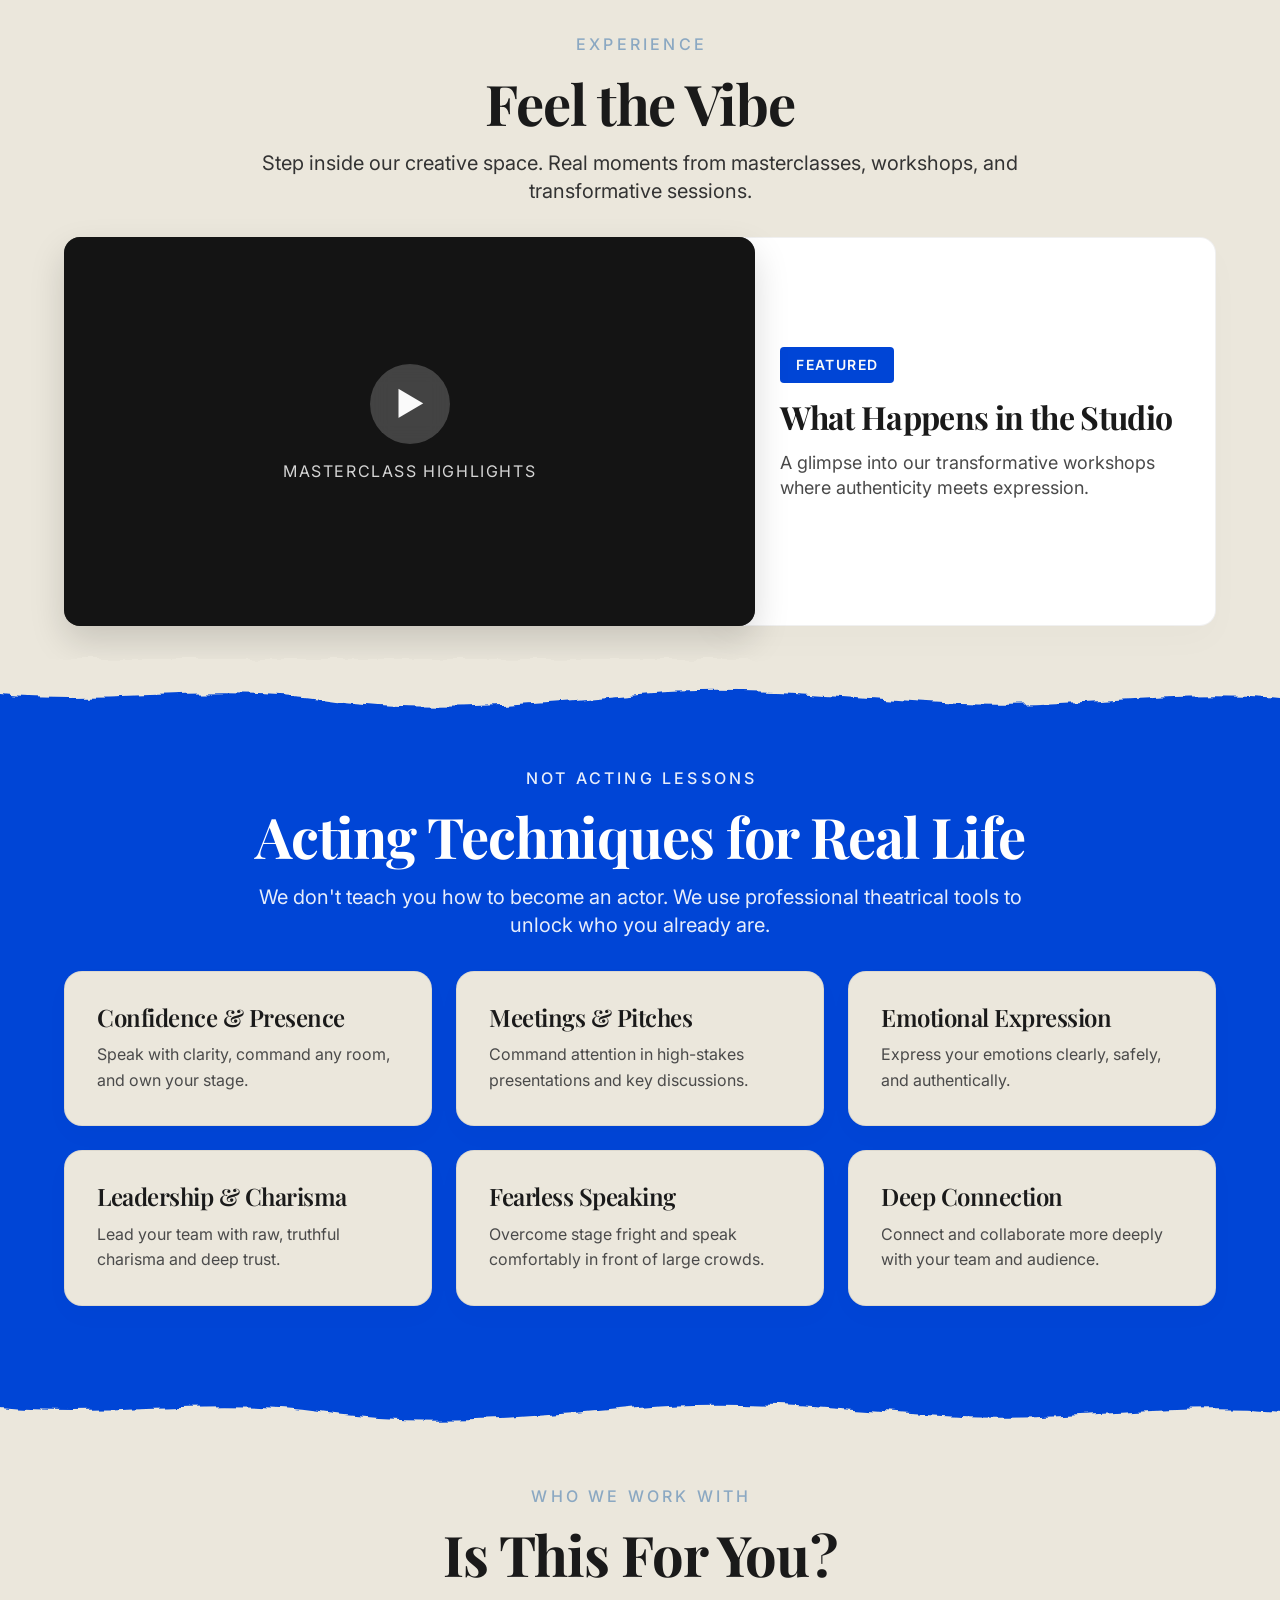
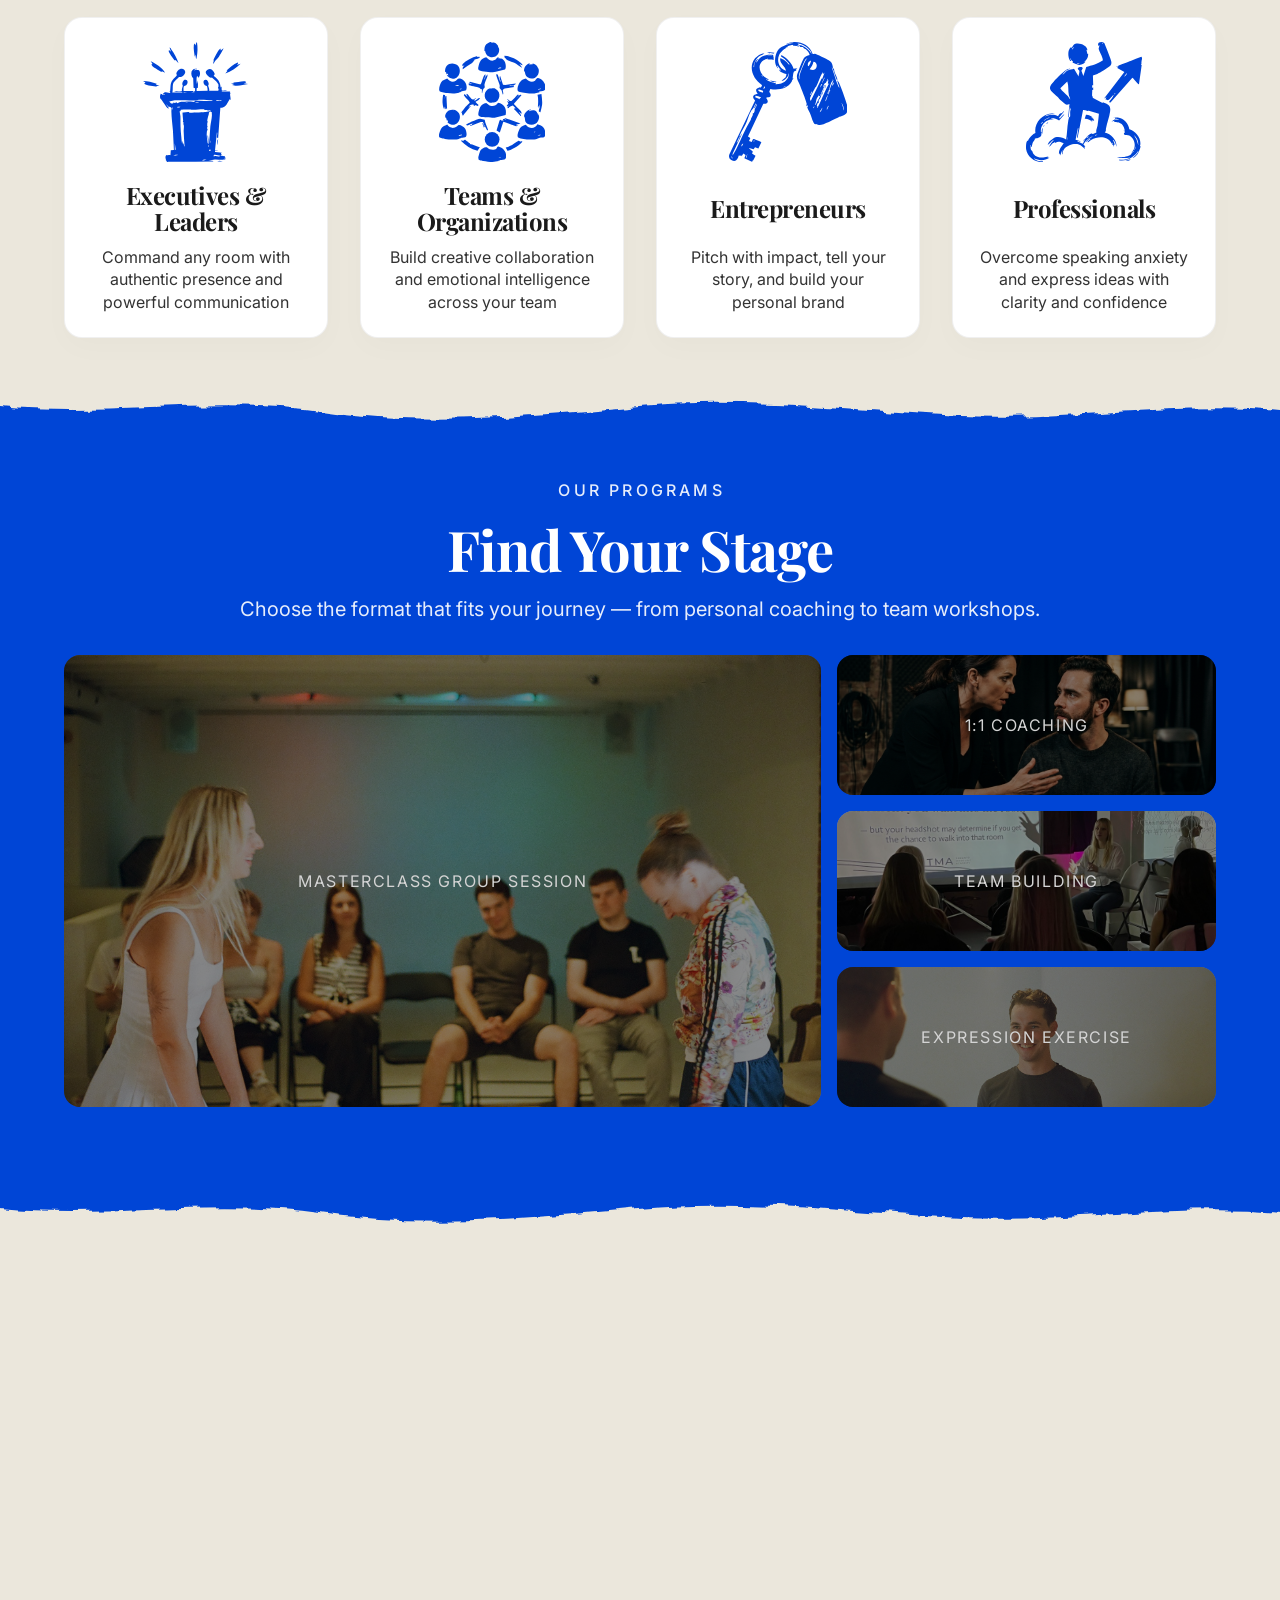
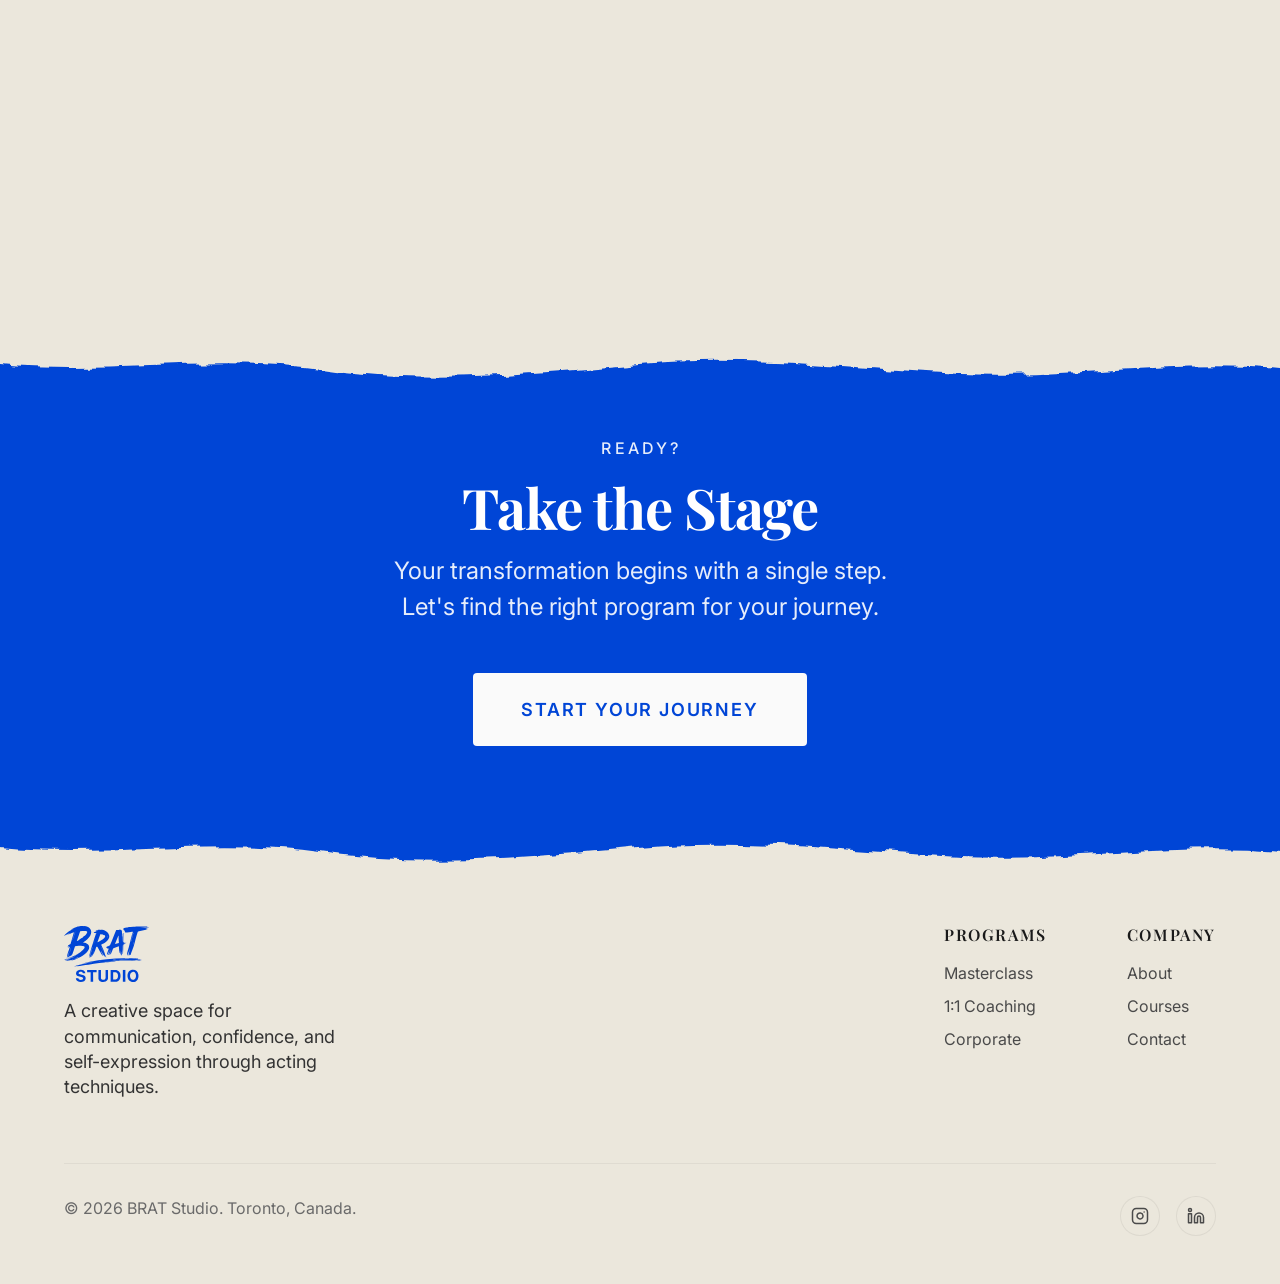
==== commit 88936d09: "Update local changes" ====
--- a/index.html
+++ b/index.html
@@ -19,7 +19,7 @@
     <!-- Open Graph / Facebook -->
     <meta property="og:type" content="website">
     <meta property="og:url" content="https://bratstudio.ca/">
-    <meta property="og:title" content="BRAT Studio | Your Life. Your Stage.">
+    <meta property="og:title" content="BRAT Studio | Your Life Your Stage">
     <meta property="og:description"
         content="Transform how you communicate, lead, and express yourself through professional acting techniques. Coaching and training in Toronto.">
     <meta property="og:image" content="https://bratstudio.ca/images/og-image.jpg">
@@ -29,7 +29,7 @@
     <!-- Twitter -->
     <meta name="twitter:card" content="summary_large_image">
     <meta name="twitter:url" content="https://bratstudio.ca/">
-    <meta name="twitter:title" content="BRAT Studio | Your Life. Your Stage.">
+    <meta name="twitter:title" content="BRAT Studio | Your Life Your Stage">
     <meta name="twitter:description"
         content="Transform how you communicate through professional acting techniques. Coaching in Toronto.">
     <meta name="twitter:image" content="https://bratstudio.ca/images/og-image.jpg">
@@ -92,7 +92,7 @@
     },
     "sameAs": [
       "https://instagram.com/bratstudio",
-      "https://linkedin.com/company/bratstudio"
+      "https://www.linkedin.com/in/kateryna-bratchyna-172901272/"
     ],
     "hasOfferCatalog": {
       "@type": "OfferCatalog",
@@ -128,7 +128,7 @@
   </script>
 </head>
 
-<body>
+<body class="theme-light">
     <!-- Header -->
     <header class="header">
         <div class="container header__inner">
@@ -146,8 +146,8 @@
                 <a href="index.html" class="nav__link nav__link--active">Home</a>
                 <a href="about.html" class="nav__link">About</a>
                 <a href="corporate.html" class="nav__link">Corporate</a>
-                <a href="masterclass.html" class="nav__link">Programs</a>
-                <a href="contact.html" class="btn btn--primary">Join the Studio</a>
+                <a href="programs.html" class="nav__link">Programs</a>
+                <a href="contact.html" class="btn btn--primary">Book Now</a>
             </nav>
         </div>
     </header>
@@ -155,10 +155,13 @@
     <!-- Hero Section -->
     <section class="hero">
         <div class="hero__bg"></div>
+        <video autoplay loop muted playsinline class="hero__video">
+            <source src="video/5869686_Performing_Arts_School_3840x2160.mp4" type="video/mp4">
+        </video>
         <div class="hero__overlay"></div>
         <div class="hero__content">
             <p class="hero__tagline animate-fade-in">Bold · Raw · Alive · Truthful</p>
-            <h1 class="hero__title animate-fade-in-up">Your Life.<br>Your Stage.</h1>
+            <h1 class="hero__title animate-fade-in-up">Your Life<br>Your Stage</h1>
             <p class="hero__subtitle animate-fade-in-up animate-delay-2">
                 Transform how you communicate, lead, and express yourself through the power of acting techniques.
             </p>
@@ -170,38 +173,70 @@
     </section>
 
     <!-- BRAT Philosophy Section -->
-    <section class="section" id="philosophy">
+    <section class="section section--dark" id="philosophy">
+        <!-- SVG Torn Paper Filter -->
+        <svg style="position: absolute; width: 0; height: 0; pointer-events: none;" aria-hidden="true">
+            <defs>
+                <filter id="torn-paper-filter">
+                    <feTurbulence type="fractalNoise" baseFrequency="0.04" numOctaves="3" result="noise" />
+                    <feDisplacementMap in="SourceGraphic" in2="noise" scale="10" xChannelSelector="R" yChannelSelector="G" />
+                </filter>
+            </defs>
+        </svg>
+
+        <!-- Top Torn Paper Divider -->
+        <div class="divider-torn divider-torn--top">
+            <svg viewBox="0 0 1440 60" preserveAspectRatio="none" fill="#EBE7DC" xmlns="http://www.w3.org/2000/svg">
+                <path d="M0,0 L1440,0 L1440,40 C1320,30 1200,50 1080,45 C960,40 840,25 720,35 C600,45 480,55 360,40 C240,25 120,45 0,35 Z" />
+            </svg>
+        </div>
+
         <div class="container">
             <div class="section-header" data-animate>
                 <p class="section-header__label">Our Philosophy</p>
                 <h2 class="section-header__title">What is BRAT?</h2>
-                <p class="section-header__text">
+                <p class="section-header__text text-nowrap-desktop">
                     A methodology for authentic self-expression that transforms how you show up in every room.
                 </p>
             </div>
 
             <div class="brat-grid">
                 <div class="brat-card" data-animate>
-                    <div class="brat-card__letter">B</div>
+                    <div class="brat-card__letter">
+                        <svg viewBox="0 -1 278 349" class="brat-letter"><path d="M196.96,2.58l.64-1.94c13.4.54,28.33,3.41,40.43,9.41,33.96,16.85,39.63,54.08,21.37,85.46-14.79,25.42-39,47.75-64.11,62.88-1.6.96-7.02,2.93-7.3,3.21-1.84,1.89-.65,1.38,1.05,1.6,18.74,2.41,35.52,6.62,49.47,20.36,12.54,12.35,13.52,31.37,6.97,47.02-19.42,46.37-96.23,89.13-142.73,103.27-9.69,2.95-23.61,7.21-33.38,8.63-1.05.15-3.64.84-3.38-.89,11.84-2.84,23.53-7.15,34.74-11.78,2.5-1.03,2.09-1.3-.24-1.24-17.44,3.77-34.81,10.51-52.3,13.72-4.89.9-33.65,4.97-36.2,2.28-.29-2.58,0-1.59,1.45-2.01,10.22-2.99,21.82-4.58,32.19-7.83,1.33-.42,3.04-.35,3.35-2.14-15.08,2.7-30.67,3.31-46,3.98-.31-.23.51-1.19.99-1.5,5.18-3.35,36.15-8.56,45.01-10.99,19.38-5.33,38.26-12.39,56.99-19.51.26-1.76-2.3-1.03-3.26-.76-6.71,1.82-14.07,4.99-20.96,7.05-23,6.86-46.68,14.53-70.35,18.65-1,.17-3.68.79-3.41-.91,52.83-15.23,105.19-34.14,150.06-66.47,11.72-8.45,27.64-22.16,36.77-34.21,6.29-8.31,16.24-19.38,3.55-26.21-15.95-8.57-35.36-6.37-52.86-5.11l-36.28,5.22c-5.09,15.04-9.76,30.37-15.22,45.28-3.83,10.45-13.04,38.87-18.56,46.44-.56.76-1.27,1.38-1.96,2.02-2.61-1.96-1.06-5.43-1.62-8.36l-1.87-7.61c-1.02,4.92,1.48,8.89-1.16,13.36-.69,1.17-7.88,9.8-8.84,8.64l2.5-6.99c-1.97,1.27-4.78,5.75-6.54,6.51-1.19.51-2.54-.45-3.9.01-.77.26-9.1,7-9.75,7.79-1.4,1.71-1.3,4.99-3.3,5.69-1.09-16.4,5.35-32.01,8.76-47.73.22-1.01,1.01-3.51-.76-3.26-5.54,14.87-7.86,32.41-13.56,46.97-1.11,2.83-1.79,5.12-5.45,5.01,2.31-37.46,19.78-71.69,29.01-107.48.13-2.64-18.06,5.73-20.01,4.48-.48-2.16,3.36-3.78,4.86-4.63,4.79-2.71,10.23-4.19,14.13-8.36l-19.99,3-.56-3.03,8.55-6.48h-6.99s27.52-13.48,27.52-13.48l33.48-117.01c-14.54,3.93-27.61,11.65-41.75,16.74-5.94,2.14-13.73,5.34-19.86,6.14-1.06.14-4.56.94-4.38-.88,8.17-4.1,17.66-8.34,25.35-13.16,1.02-.64,3.08-2.06.17-1.84L3.25,97.39l-3.25-1.29c27.54-29.43,60.81-54.11,98.99-67.99,2.08-2.08.59-1.69-1.13-1.13-10.02,3.28-20.25,10.26-30.87,9.13,19.49-12.7,40.73-23.34,63.54-28.92,4.32-1.06,20.55-4.41,24.01-4.14,1.01.08,1.85,1.91,2.41,1.53.09-.06-.25-1.74.68-1.98,2.53-.66,10.86-1.59,14.01-1.93,7.17-.76,18.87-1.57,25.32,1.92ZM227.71,53.87c-8.35-8.18-35.76-4.62-47.09-5.22l-20.65,4.43-33.99,97.5c1.51.38,2.34-.4,3.54-.95,16.89-7.73,30.03-20.97,45.57-30.43,2.6-1.59,9.38-3.47,11.23-5.52,1.13-1.24.37-3.03,1.66-4.58,5.15-6.22,20.05-13.69,27.98-23.04,5.14-6.06,19.26-24.84,11.75-32.2ZM109.72,57.34l-26.38,80.72,1.72.56,26.38-80.72-1.72-.56ZM56.97,262.6l14-48c-1.73.27-1.74,1.99-2.26,3.23-5.78,13.5-7.24,30.67-13.71,44.29l1.98.49ZM140.98,281.61c-10.08,4.5-20.34,9.14-30.01,14.47-1.47.81-4.42,1.98-4.98,3.51,6.34-2.17,13.06-5.4,19.02-8.47,5.21-2.69,11.4-5.92,15.98-9.51ZM146.98,306.61l-45.99,18.98c16.16-3.64,32.82-8.64,45.99-18.98Z" fill="currentColor"/></svg>
+                    </div>
                     <h3 class="brat-card__word">Bold</h3>
                     <p class="brat-card__meaning">Courage to take space and speak your truth</p>
                 </div>
                 <div class="brat-card" data-animate>
-                    <div class="brat-card__letter">R</div>
+                    <div class="brat-card__letter">
+                        <svg viewBox="248 35 206 283" class="brat-letter"><path d="M298.48,68.6c-1.09-.13-2.81-1.59-4.51-1.01.25-4.66.91-4.31,5-6.51,5.64-3.04,12.57-5.28,19.01-5.49l-2.99-1.98,5.99-.02-1.99-2.98c7.16.06,15.43-1.44,21.99-4.51l-27.48,3.52c-1.64-5.11,10.53-7.62,14.45-8.55,10.4-2.47,27.15-5.64,36.54-1.47l1.11-1.95c17.44.38,35.25,4.53,50.3,13.54,18.7,11.19,37.14,36.03,32.81,58.65-6.53,34.04-49.29,65.18-80.73,74.78,15.51,31.09,29.04,63.19,38.94,96.57.06,2.86-.1,2.1-1.17.16-12.89-23.27-24-47.43-34.79-71.73l-.53,3.03c5.29,9.76,8.94,20.32,13.68,30.32,9.62,20.32,22.46,40.34,31.59,60.41,1.26,2.76,2.25,6.31,3.26,9.23-.99,1.08-5.31-3.64-5.99-4.5-4.15-5.19-7.58-12.61-12.51-17.49l7.5,15.99c-1.18,1.11-7.05-5.45-7.97-6.52-12.82-14.89-21.8-35.57-33.53-51.47-1.49.78.23,2.41.71,3.29,2.95,5.33,21.99,42.09,19.78,44.71-1.21-.43-2.5-1.16-3.41-2.08-6.88-6.95-23.08-35.06-29-45-7.54-12.67-13.63-27.75-21.42-39.58-1.11-1.69-2.49-5.22-4.58-5.29-1.87-.06-8.44,1.97-9.42,3.63l-9.36,29.55-18.83,44.77-1.96-.47c.94-9.41,6.31-18.16,7.73-27.28.17-1.07,1.07-3.47-.74-3.24-4.48,17.7-11.16,40.06-23.8,53.71-.99,1.07-1.04,2.79-3.21,2.28l6.99-20-1.88.86-1.1-1.85-6.02,18.99c-3.55-.74-.57-6.03-2.98-6.99-1.19,6.69-4.72,14.48-10,18.99,1.17-20.08,9.18-38.88,14.51-57.98,4.88-17.5,9.53-35.05,14.49-52.53l-1.13-.12-24.17,80.85-7.23,16.77c-1.68.22-1.59.08-1.5-1.49.37-6.46,3.82-18.71,5.51-25.51,10.17-40.97,23.64-81.36,36.45-121.55,7.23-22.67,13.34-46.41,22.31-68.69,1.74-4.33,3.03-9.15,6.74-12.26-2.48-2.44-11.28,3.49-10.99-1.48,3.59-.9,7.32-1.37,10.8-2.76,1.52-.61,2.7.6,2.2-2.25-7.46-.64-16.21.87-23.5,0ZM385.75,84.94l-26.72-2.92-2.05,1.08,2.07,1.09-28.08,77.4c8.81-3.63,17.56-7.96,25.85-12.64,14.22-8.02,36.9-22.51,46.58-35.42,13.44-17.92-1.27-22.23-16.67-27.02-.74-.23-.85-1.53-.99-1.57ZM427.99,114.6c5.07-3.18,4.04-15.19,1.49-19.99.26,6.98,1.74,13.38-1.49,19.99ZM294.97,174.59l16-51.99-1.73,2.74c-3.96,14.53-9.93,28.57-13.96,43.05-.32,1.15-2.42,5.87-.31,6.2Z" fill="currentColor"/></svg>
+                    </div>
                     <h3 class="brat-card__word">Raw</h3>
                     <p class="brat-card__meaning">Honest expression without masks or filters</p>
                 </div>
                 <div class="brat-card" data-animate>
-                    <div class="brat-card__letter">A</div>
+                    <div class="brat-card__letter">
+                        <svg viewBox="416 35 201 259" class="brat-letter"><path d="M554.98,268.6h-2.98c-.28-6.72-3.54-13.53-4.74-19.78-2.94-15.25-1.14-31.88-3.79-47.24l-53.96,18.04c-1.89,3.76-3.93,7.48-5.7,11.3-6.93,14.9-12.32,34.59-20.62,48.38-.54.89-.99,2.2-2.2,2.29-.33-3.31,5.33-8.94,1-11l-8.03,15.99-1.99-.49c-.08-1.6-.1-3.18.24-4.76,2.7-12.48,10.82-27.62,14.33-40.67.26-.98,1.03-4.04-.07-4.07-5.71,12.71-9.19,26.62-16.33,38.68-3.06,5.18-6.19,11.63-13.17,11.32-1.35-1.34,5.6-15.14,7-17.52l-2.01-.96c.96-2.99,4.94-7.85,5.46-10.41.26-1.27-.61-2.88-.23-4.3,1.18-4.47,3.23-9.23,3.28-13.81-6.83,14.58-12.27,29.88-20.03,44.02-.62,1.13.08,2.44-1.97,1.96-4.97-3.64-2.96-7.78-1.84-12.82,3.55-15.83,11.64-32.04,16.3-47.68-1.74-2.58-5.12.6-7.91-.6l-.06-2.89c-2.52-1.23-1.68,1.96-2.6,2.08-1.48.19-9.54-2.35-4.4-3.57l-4-1.51,1-3.98-6.99-.02,1.99-1.49-3.01-2,4.01-.51-1.98-2.49,1.98-1.5.5,1.99c4.23-6.76,10.2-6.17,16.2-8.8,5.96-2.62,11.52-6.16,17.78-8.22,5.43-13.71,11.59-27.13,17.27-40.73,3.35-8.01,6.39-16.48,9.64-24.36,11.76-28.47,23.57-56.98,34.85-85.66,4.09-2.9,20.39-.12,26.25-2.11,2.12-.72,1.76-1.66,3.02-3.11h1.47s1.44,2.74,1.44,2.74c4.49-1.46,17.81-.33,20.41,3.43.17.25-.84,1.41-.67,1.66.47.66,2.79.44,3.62,2.89.47,1.38.85,5.1,1.09,6.91,2.14,16.11.67,32.14.25,47.94-.01.46,1.65.25,1.87,1.12,1.08,4.4.95,4.52.95,8.75.01,15.52.11,31.05.07,46.55l1.98-16.51c.6-17.58.12-35.46,2.02-52.98.49-4.53,1.2-21.96,7.85-17.35l-1.45,88.39c1.96,4.33,6.24,1.33,10.06,1.4,1.11.02,5.14.49,4.54,2.54-.39,1.34-15.03,3.05-16.01,6.5,9.66.68,19.68-2.2,29.49-3l.51,2c-9.18,2.49-17.37,8.18-27,9.02l.48,1.97c4.55-1.24,9.21-2.12,13.81-3.19,1.26-.3,1.89-1.97,1.7.7l-17.92,9.6c2.01,5.23.02,10.45-.11,15.37-.59,21.3.07,43.75-2.09,64.91-.12,1.21-2.77,16.11-4.87,11.11-2.29-29.66-.72-59.76-.01-89.48l-1.98,10.5c-1.41,18.95-.6,38.2-2.93,57.06-.24,1.92-1.92.94-2.16,2.86-.82,6.53,1.67,26.37-.41,30.58-.23.46-1.3,1.26-1.51.98l.97-7.52-1.98-.48-1.01,10c-.22.31-1.19-.51-1.5-.99-6.41-9.78-11.09-23.81-10.54-35.53l-1.95-13.48v26ZM543.98,169.59c.47-9.24-1.51-18.28-1.99-27.43-.38-7.31-.75-14.79-1.04-22.03-.26-6.19,1.04-15.5.03-21.03-.31-1.72-1.06-2.8-2.98-2.5l-33.01,81.99,39-9Z" fill="currentColor"/></svg>
+                    </div>
                     <h3 class="brat-card__word">Alive</h3>
                     <p class="brat-card__meaning">Present, reactive, fully engaged with life</p>
                 </div>
                 <div class="brat-card" data-animate>
-                    <div class="brat-card__letter">T</div>
+                    <div class="brat-card__letter">
+                        <svg viewBox="587 3 256 293" class="brat-letter"><path d="M826.48,26.6c.56.09,1.47,1.28,2.49,1.01.32,1.45-.15,1.62-1.04,2.45-2.29,2.13-12.37,4.92-15.96,6.04-22.67,7.11-46.27,9.52-69.24,14.76-10.16,2.32-10.1,2.31-13.25,11.75-15.22,45.61-24.9,94.99-39.79,141.21-7.02,21.79-16.05,42.15-24.17,62.83-1.21,3.08-5.65,19.84-6.53,20.47-.97.7-3.04.38-4.57,1.43-1.89,1.29-2.94,5.09-3.94,7.05-3.01-1.15,3.1-10.73-2-12.98l-10.49,12.98c2.82-23.27,10.57-45.91,14.98-68.99l-23.13,63.38-1.35,1.56-2.56-1.6,1.03-16.34-1.98,1.01c-.02-1.13-.13-2.3.06-3.44,3.07-18.23,10.96-37.5,15.64-55.36,9.87-37.61,18.56-75.69,28.75-113.25,1.46-5.38,14.24-43.36,12.53-44.96-6.28-.3-12.37,1.38-18.55,2.03-12.29,1.3-25.39,3.13-38.03,4.88-6.8.94-18.84,2.91-21.96-4.88-.39-.97-1.51-7.81-1.3-8.44.58-1.74,3.04-.88,2.83-2.58-2.62.26-4.44-.36-5.99-2.52l2.99-1.48c-1.16-.38-8.21-2.6-8.54-2.91s-4.57-6.97-4.73-7.38c-1.18-3.05,3.98-7.99-.72-7.73l2.09-1.57-1.11-3.41c11.33-2.99,22.95-5.23,34.58-6.78,4.21-.56,1.68.93,6.21-1.15,2.82-1.29,25.24-2.67,29.77-3.04,23.1-1.89,46.06-2.51,69.44-2.06.04-1.62-4-1.4-5.16-1.43-5.07-.16-10.61.99-15.83.43,0-1.69,3.33-1.9,4.49-2,24.17-1.93,52.53.29,77.01.44,9.86.06,23.82-1.49,33.05-.49,1.51.16,2.48.1,3.43,1.55,0,1.12-4.35,2.24-5.57,2.41-9.51,1.3-20.42,1.05-29.9,2.1-12.84,1.43-25.6,4.01-38.5,5l89-3.54.99,1.52-18,3.02,1,2.98h-3.01s-.99-2-.99-2l-.1,3.91-15.91,4.1c6.59.74,15.19-1.01,21.5,0ZM687.09,66.48l-24.76,86.65,1.73.49,24.76-86.65-1.73-.49ZM685.97,186.59c4.78-10.3,6.53-21.88,9-32.99l-9.55,29.94.55,3.04Z" fill="currentColor"/></svg>
+                    </div>
                     <h3 class="brat-card__word">Truthful</h3>
                     <p class="brat-card__meaning">Authentic in every role you choose to play</p>
                 </div>
             </div>
+        </div>
+
+        <!-- Bottom Torn Paper Divider -->
+        <div class="divider-torn divider-torn--bottom">
+            <svg viewBox="0 0 1440 60" preserveAspectRatio="none" fill="#EBE7DC" xmlns="http://www.w3.org/2000/svg">
+                <path d="M0,60 L1440,60 L1440,20 C1320,10 1200,30 1080,25 C960,20 840,5 720,15 C600,25 480,35 360,20 C240,5 120,25 0,15 Z" />
+            </svg>
         </div>
     </section>
 
@@ -220,15 +255,13 @@
             <!-- Featured Video -->
             <div class="vibe-video" data-animate>
                 <div class="vibe-video__player">
-                    <!-- Replace with your video embed or HTML5 video -->
+                    <video autoplay loop muted playsinline
+                        style="width: 100%; height: 100%; object-fit: cover; display: block; z-index: 1;">
+                        <source src="video/0_Theater_Performance_3840x2160.mp4" type="video/mp4">
+                    </video>
                     <div class="vibe-video__placeholder">
                         <div class="vibe-video__icon">▶</div>
                         <p>Masterclass Highlights</p>
-                        <!-- Uncomment and add your video:
-                        <video poster="images/video-poster.jpg" controls>
-                            <source src="videos/masterclass-highlight.mp4" type="video/mp4">
-                        </video>
-                        -->
                     </div>
                 </div>
                 <div class="vibe-video__info">
@@ -238,119 +271,63 @@
                 </div>
             </div>
 
-            <!-- Photo Gallery Grid -->
-            <div class="vibe-gallery" data-animate>
-                <!-- Large featured image -->
-                <div class="vibe-gallery__item vibe-gallery__item--large">
-                    <div class="vibe-gallery__placeholder">
-                        <span>Masterclass Group Session</span>
-                        <!-- Replace with: <img src="images/gallery-1.jpg" alt="Masterclass session"> -->
-                    </div>
-                    <div class="vibe-gallery__overlay">
-                        <span class="vibe-gallery__label">Masterclasses</span>
-                    </div>
-                </div>
-
-                <!-- Smaller grid items -->
-                <div class="vibe-gallery__item">
-                    <div class="vibe-gallery__placeholder">
-                        <span>1:1 Coaching</span>
-                    </div>
-                    <div class="vibe-gallery__overlay">
-                        <span class="vibe-gallery__label">Personal Sessions</span>
-                    </div>
-                </div>
-
-                <div class="vibe-gallery__item">
-                    <div class="vibe-gallery__placeholder">
-                        <span>Team Building</span>
-                    </div>
-                    <div class="vibe-gallery__overlay">
-                        <span class="vibe-gallery__label">Corporate</span>
-                    </div>
-                </div>
-
-                <div class="vibe-gallery__item">
-                    <div class="vibe-gallery__placeholder">
-                        <span>Expression Exercise</span>
-                    </div>
-                    <div class="vibe-gallery__overlay">
-                        <span class="vibe-gallery__label">In Action</span>
-                    </div>
-                </div>
-
-                <div class="vibe-gallery__item">
-                    <div class="vibe-gallery__placeholder">
-                        <span>Studio Labs</span>
-                    </div>
-                    <div class="vibe-gallery__overlay">
-                        <span class="vibe-gallery__label">Immersive</span>
-                    </div>
-                </div>
-            </div>
-
-            <!-- Experience Categories -->
-            <div class="vibe-categories" data-animate>
-                <a href="masterclass.html" class="vibe-category">
-                    <div class="vibe-category__icon">🎭</div>
-                    <div class="vibe-category__content">
-                        <h4>Group Workshops</h4>
-                        <p>8-12 participants exploring together</p>
-                    </div>
-                    <span class="vibe-category__arrow">→</span>
-                </a>
-                <a href="coaching.html" class="vibe-category">
-                    <div class="vibe-category__icon">💫</div>
-                    <div class="vibe-category__content">
-                        <h4>Personal Coaching</h4>
-                        <p>1:1 transformation journeys</p>
-                    </div>
-                    <span class="vibe-category__arrow">→</span>
-                </a>
-                <a href="corporate.html" class="vibe-category">
-                    <div class="vibe-category__icon">🏢</div>
-                    <div class="vibe-category__content">
-                        <h4>Corporate Training</h4>
-                        <p>Team workshops & offsites</p>
-                    </div>
-                    <span class="vibe-category__arrow">→</span>
-                </a>
-            </div>
+
+
+
         </div>
     </section>
 
     <!-- Transformation Section -->
     <section class="section section--dark" id="transformation">
+        <!-- Top Torn Paper Divider -->
+        <div class="divider-torn divider-torn--top">
+            <svg viewBox="0 0 1440 60" preserveAspectRatio="none" fill="#EBE7DC" xmlns="http://www.w3.org/2000/svg">
+                <path d="M0,0 L1440,0 L1440,40 C1320,30 1200,50 1080,45 C960,40 840,25 720,35 C600,45 480,55 360,40 C240,25 120,45 0,35 Z" />
+            </svg>
+        </div>
+
         <div class="container">
             <div class="section-header" data-animate>
                 <p class="section-header__label">Not Acting Lessons</p>
-                <h2 class="section-header__title">Acting Techniques for Real Life</h2>
+                <h2 class="section-header__title">Acting Techniques for Real&nbsp;Life</h2>
                 <p class="section-header__text">
                     We don't teach you how to become an actor. We use professional theatrical tools to unlock who you
                     already are.
                 </p>
             </div>
 
-            <div class="grid grid-2" style="align-items: center;">
-                <div data-animate>
-                    <h3 class="mb-8" style="color: var(--color-accent-light);">What You'll Transform</h3>
-                    <ul style="list-style: none; line-height: 2.5;">
-                        <li>✓ &nbsp; Speak with confidence and presence</li>
-                        <li>✓ &nbsp; Command attention in meetings and pitches</li>
-                        <li>✓ &nbsp; Express emotions clearly and safely</li>
-                        <li>✓ &nbsp; Lead with authenticity and charisma</li>
-                        <li>✓ &nbsp; Overcome fear of public speaking</li>
-                        <li>✓ &nbsp; Connect more deeply with your team</li>
-                    </ul>
-                </div>
-                <div data-animate>
-                    <blockquote>
-                        "I use my professional acting skills to help people become more confident, expressive, and
-                        authentic in every role they play — in life, business, and relationships."
-                    </blockquote>
-                    <p class="mt-4" style="color: var(--color-gray-400);">— Kateryna, Founder</p>
-                </div>
-            </div>
+            <div class="grid grid-3" style="gap: var(--space-6);">
+                <div class="transform-card" data-animate>
+                    <h3 class="transform-card__title">Confidence &amp; Presence</h3>
+                    <p class="transform-card__desc">Speak with clarity, command any room, and own your stage.</p>
+                </div>
+                <div class="transform-card" data-animate>
+                    <h3 class="transform-card__title">Meetings &amp; Pitches</h3>
+                    <p class="transform-card__desc">Command attention in high-stakes presentations and key discussions.</p>
+                </div>
+                <div class="transform-card" data-animate>
+                    <h3 class="transform-card__title">Emotional Expression</h3>
+                    <p class="transform-card__desc">Express your emotions clearly, safely, and authentically.</p>
+                </div>
+                <div class="transform-card" data-animate>
+                    <h3 class="transform-card__title">Leadership &amp; Charisma</h3>
+                    <p class="transform-card__desc">Lead your team with raw, truthful charisma and deep trust.</p>
+                </div>
+                <div class="transform-card" data-animate>
+                    <h3 class="transform-card__title">Fearless Speaking</h3>
+                    <p class="transform-card__desc">Overcome stage fright and speak comfortably in front of large crowds.</p>
+                </div>
+                <div class="transform-card" data-animate>
+                    <h3 class="transform-card__title">Deep Connection</h3>
+                    <p class="transform-card__desc">Connect and collaborate more deeply with your team and audience.</p>
+                </div>
+            </div>
+        </div>
+        <!-- Bottom Torn Paper Divider -->
+        <div class="divider-torn divider-torn--bottom">
+            <svg viewBox="0 0 1440 60" preserveAspectRatio="none" fill="#EBE7DC" xmlns="http://www.w3.org/2000/svg">
+                <path d="M0,60 L1440,60 L1440,20 C1320,10 1200,30 1080,25 C960,20 840,5 720,15 C600,25 480,35 360,20 C240,5 120,25 0,15 Z" />
+            </svg>
         </div>
     </section>
 
@@ -364,27 +341,105 @@
 
             <div class="grid grid-4" data-animate>
                 <div class="service-card">
-                    <div class="service-card__icon">👔</div>
-                    <h4 class="service-card__title">Executives & Leaders</h4>
-                    <p class="service-card__desc">Command any room with authentic presence and powerful communication
-                    </p>
+                    <div class="service-card__icon">
+                        <svg id="Layer_1" data-name="Layer 1" xmlns="http://www.w3.org/2000/svg" viewBox="0 0 673.99 769.6">
+  
+  <polygon fill="currentColor" points="476 766 490.79 762.2 512 766 476 766"/>
+  <g>
+    <path fill="currentColor" d="M549,318c3.43.14,7.53-2.12,10.99,3.01l-3.99,1.98c9.49,6.12,2.5,7.97,2.54,12.22.09,9.95,4.36,23.9,3.07,33.34-.25,1.85-4.28,6.33-3.43.67l-1.1-3.13c-17.18,24.35-24.59,57.64-60.91,56.1l-14.21,195.8c-3.15.83-1.2-2.48-2.59-3.38-1.81-1.17-4.75-.29-5.29-.72-.97-.79,1.97-21.19,1.96-24.83,0-2.4,1.47-9.35-2.04-9.05l-12.03,113.98,24,5.99-23.98-1.97-.02,7.98,46,4.03-7.99,2c1.74,3.13,1.04,8.7,5.97,8.02l.02,1.93c-6.36-.83-4.44,6.39-5.77,7.12-9.09,5.02-37.87-11.71-48.21-2.08l5.98,1.01-5.99,2,3.1,3.96c10.37-7.19,18.96-.22,29.88.14,9.11.3,14.09-3.72,20.16-4s14.02,3.73,20.85,1.89l-1.99,7.92,10,6.05-13.99,2,9.99,4c-6.82,1.01-16.67,3.7-23.21,3.82-13.66.25-31.15-2.76-45.75-1.96-14.62.81-28.22,5.79-43.02,4.18l33.99,6-3.28,3.35-113.72.24c-55.23,0-113.24.52-168,.42-4.43,0-9.36,3.47-13.77.12-1.71-1.3-.82-4.02-1.84-5.43-1.15-1.59-4.47-1.69-5.21-4.01-.83-2.6,1.17-5.55.82-7.7-.3-1.83-2.47-3.32-2.61-5.9-.41-7.37-.69-16.98,7-20.87,10.1,5.52,15.55-1.71,24.59,1.77l2.27-31.75,19.87-1.47-6.14-125.75c-3.26-40.32-9.19-81.42-10.06-121.94-.19-8.95,1.65-16.39,2.06-25.07l-2.97,3.98-2.05-1.99c3.27-6.96-9.38-4.2-14.9-7.14-2.9-1.55-11.24-13.35-16.04-14.86l17.97,25.01c-2.61,2.42-8.8-1.42-10.85-3.15-5.86-4.91-29.83-42.28-36.3-51.7-2.05-2.98-6.71-5.8-7.81-8.19-3.61-7.88-1.45-24.89,3.97-31.99,1.04,5.3,3.86,2.4,4.96,3.26,2.19,1.72,2.45,5.41,5.34,6.46,4.06,1.47,15.46,1.39,16.69-3.67l-15.99-.03c-2.19-1.68,4.63-7.06,5.62-7.82,1.98-1.52,6.09-5.43,7.79-5.82,5.02-1.16,31.3,7.15,34.59,3.64,2.27-6.62-2.41-7.52-2.7-8.03-2.73-4.92-1.24-4.64,2.65-1.95,4.27-26.12-1.34-50.28,16.09-72.96,5.96-7.75,24.4-21.35,27.06-29.17,1.37-4.04-3.65-6.29-3.13-12.65.32-3.85,6.43-14.02,9.13-17.11,28.73-32.79,72.81,4.12,29.87,35.88-11.56,8.55-15.85,2.86-20.95,4.94-2.3.93-33.77,31.95-35.35,34.76-9.88,17.57-2.51,46.09-8.69,64.29,19.07.04,38.01,1.53,57.1.12,3.42-.25,6.61.22,8.89-3.11-14.3-8.27-30.01-1.17-45.07-2.92-3-.35-6.18-.4-6.92-4.07h48c-3.77-10.36,5.55-27.32,5.2-35.01-.11-2.39-2.89-5.08-3.2-8.16-.72-7.28,6.4-25.45,13.86-27.95,24.56-8.23,24.63,23.25,11.2,35.18-4.49,3.99-12.01,3.21-14.09,5.91-4.13,5.34-2.61,23.04-2.97,30.03h64l-1.99,5.98c5.43.98,6.71-1.06,8.3-5.68l3.68,1.71.13-18.89-9.85-4.4-2.3-59.69c-.23-4.43-5.24-5.99-6.79-9.21-11.43-23.68-4.94-53.92,25.85-51.84,4,.27,5.8-1.57,4.96,4.01-6.46-1.79-14.97-.88-17.98,5.99,4.65-1.4,27.28-2.79,29.98-1.08,11.52,7.31,10.55,42.63-3.96,49.09l-5.02-11.96c-6.96,0-5.51,32.61-5.08,39.04.3,4.43,1.6,8.56,2.1,12.91l6.99-23.98-.87,46.78-7.9,4.44-.25,16.78,70.02-2c1.7-1.7-1.45-25.42-3.79-28.81-1.32-1.92-8.79-1.14-13.29-5.14-10.27-9.14-14.85-34.4,4.37-35.47,11.42-.64,18.26,13.82,19.87,23.37,1.49,8.85-2.95,8.96-3.11,13.03-.23,5.7,10.43,23.36,5.93,33.01h57c5.51,0,1.1-12.22,1.01-15.02-.24-6.98.11-14,.01-20.97h1.96c.85,2.03-1.9,12.17,4.04,10.97-2.71-28.44-28.32-41.29-45.99-60.07-9.03,5.18-15.52-.86-22.99-6.95-14.91-12.15-26.23-29.69-4.86-42.77,12-7.35,22.69-4.48,32.81,4.83,7.33,6.75,20.3,26.56,7.19,32.13l-.17,3.82c25.73,15.18,43.66,43.37,44,74.03l5.97-5.98.89,24.12c4.46,6.41,27.08-3.07,33.12,2.88-7.62,2.51-16.23,1.14-23.9,1.89-2.43.24-10.2,0-10.09,3.1,14.94.45,30.05-.61,45,0ZM487.98,309.99v-11.98h-1.96v11.98h1.96ZM283.99,322.02l-25.99-2,6.93,4.05,19.06-2.05ZM312.01,321.99v2.01s17.98,0,17.98,0v-2.01s-17.98,0-17.98,0ZM347.5,373.34c-7.87,4.55-122.05-2.05-144.25.91l-35.23,6.72c9.64,9.15,10.26,17.71,25.82,12.74l.17-5.72,8.99,4.08,3.79-3.9,4.23,3.8c3.21-2.63,1.58-7.42,6.99-5.97l.02,6.02c8.11.85,10.78-3.77,15.44-5.57,9.77-3.77,59.72-4.62,73.54-4.63,8.17,0,16.42,3.7,25,2.17l-1.99-5.97c38.43-3.67,77.29,2.44,115.99-.03.17-2.94-7.18-3.53-9.23-3.74-19.15-1.97-77.13-7.92-89.26-.9ZM501.99,372.01c-8.26,3.07-16.42,1.33-24.75,2.23-2.06.22-9.39.8-9.23,3.74,12.04.45,22.01-4.03,33.98.01v-5.98ZM285.99,386.02h-11.98v1.96h11.98v-1.96ZM357.99,386.02c-4.9.04-9.85-.4-14.75.22-2.15.27-9.36.76-9.23,3.74,4.9-.04,9.85.4,14.75-.22,2.15-.27,9.36-.76,9.23-3.74ZM189.98,437.99l-.97-21.98-2.88,8.67,3.85,13.31ZM240,416.02c-1.27-.24-26.94-1.32-19.99,3.97,6.18-.86,16.56,3.01,19.99-3.97ZM393.65,432.49c-8.94-3.79-61.88,3.74-76.77,1.6-18.41-2.64-17.66-2.01-36.29-.95-12.32.7-24.89.68-37.29,1.16l-2.89,2.94,1.56,4.66-7.15,2,5.25,33.2c.32,45.84-.06,86.15,5.74,132.08,1.71,13.58,1.5,27.29,4.21,40.81l3.96-15.98,2.04,19.98,3.96-3.98,4.04,19.98c3.44.37,2.2-6.9,2.06-9.06-1.93-29.83-4.67-60.27-5.32-90.26-.34-15.49,6.51-34.53-4.82-47.63l4.04.96c2.48-10.13-4.02-10.6-4.08-11.25-.22-2.36,1.82-5.15,1.72-7.73-.7-17.69-5.08-35.08-3.63-53.02,12.66,1.77,26.82-3.78,39.15-2.15,3.65.48,2.58,3.58,4.16,4.01,5.1,1.4,95.15-2.77,105.54-4.01,10.58-1.27,21.85-7.37,33.15-6.83-7.02-8.26-15.14-3.43-24-3.03l2.03-3.97c-1.99-1.27-16.24.58-18.76-.12-1.48-.41-1.27-3.27-1.6-3.41ZM436.71,449.28c-.87-.46-.67-3.43-1.65-3.25-15.93,5.08-9.94,7.19-13.53,18.5-5.11,16.1-8.22,26.86-9.62,44.36,8.54,2.71,1.34,4.76.63,8.4-.21,1.09-.5,19.94-.4,21.86.17,3.23,4.51,5.9,3.83,6.82-.26.35-3.57-1.43-4.17,2.9-1.07,7.75,3.52,12.34,3.54,14.17.01,1.26-4.5,5.48-5.24,10.08-2.13,13.17-1.2,31.25-2.08,44.88l2-19.99,3.26,2.93c-.13,13.88-1.89,28.18-1.28,42.1.11,2.43-1.53,7.43,1.97,6.97l6-47.98.04,51.99c3.64-.75,3.71-3.93,4.05-6.92,3.96-35.42,4.29-70.37,7.94-106.06,2.35-23.03,8.86-47.02,9.97-70.03.36-7.39-1.88-14.09-.03-20.91-1.89.12-3.49.13-5.24-.79ZM433.98,645.99v-11.98h-1.96v11.98h1.96ZM204,650v42l6-.02-6-41.98ZM419.97,673.98l2.01-13.98c-4.45.58-6.4,12.81-2.01,13.98ZM433.99,699.99l-2.98-11.97c-5.57,2.23-6.34,6.31-7.01,11.97h9.99ZM223.99,724.02c-6.22.13-12.52-.45-18.75.22-2.07.22-9.39.79-9.23,3.74,5.56-.05,11.17.38,16.74-.23,2.32-.25,10.97-.89,11.24-3.73ZM409.99,756.02l-18.91-1.98-13.07,5.94h12.97s19.01-3.96,19.01-3.96Z"/>
+    <path fill="currentColor" d="M466.65,116.64c-5.67,5.45-9.4,18.54-17.66,23.35l6.02-23.98-4.99,3.99c7.14-18.95,17.85-40.55,29.14-57.84,5.28-8.09,9.28-15,17.86-20.15l1.98,11.98,16.99-13.99c2.13,2.52-26.29,50.67-30.36,56.62-7.47,10.93-11.19,12.53-18.97,20.01Z"/>
+    <path fill="currentColor" d="M607.34,141.41c-.85,1.07-9.6,4.55-2.38,4.57l21.03-6.98c-27.64,28.02-61.36,48.96-97.99,62.99l13.99-16.99-5.98-1.98c21.09-19.31,44.69-39.23,71.01-50.95,4.2,2.74,3.06,5.9.32,9.35Z"/>
+    <path fill="currentColor" d="M142,197.98l-21.03-9.99-1.89,4.02c-3.29-.59-46.97-28.04-52.08-32.01-5.8-4.5-12.09-10.61-12.99-17.98,17,5.91-5.97-15.89-3.99-18.01,36.01,17.21,70.87,39.49,91.98,73.98Z"/>
+    <path fill="currentColor" d="M659.42,254.56c.54.42,2.79,5.2,2.58,5.41l-15.99,4,27.98,6c-30.94,3.62-62.86,16.39-94.39,7.4-2.07-.59-6.06-.46-5.59-3.36l11.98-2-21.98-4.04,18-3.99-2.03-3.97c15.86,1.4,68.26-14.29,79.44-5.45Z"/>
+    <path fill="currentColor" d="M87.98,268.02l-5.97,3.95,23.97,8.05-19.98,2,3.98,3.96c-18.41-4.11-66.19-5.73-80-16.97-2.38-1.94-2.39-2.08,0-4.06l6-4.91-15.98-10.02c30.18,1.64,59.91,6.68,87.98,18Z"/>
+    <path fill="currentColor" d="M227.98,136l-18.96-19.87-4.02,3.34c-7.64-6.66-44.4-56.58-40.04-63.48,5.28-8.35,9.75,7.49,13.04,3.99l-8-23.96c5.06-.09,8.06,6.61,10.78,10.2,20.34,26.83,35.96,58.1,47.2,89.78Z"/>
+    <path fill="currentColor" d="M340.02,108l-4.04-27.99-3.96,13.98c-2.82-22.19-8.88-50.81-6.12-73.08.3-2.41,4.08-11.29,5.09-10.9l6.99,11.98c.67-6.62,2.56-17.36,8-21.99,5.77,35.88,4.69,65.56-1.99,100.99-.55,2.92-.02,6.2-3.97,7.01Z"/>
+    <path fill="currentColor" d="M477.98,657.99c-3.45.48-1.91-4.56-1.99-6.96-.25-8.14-.63-23.37,5.99-29.03l-4,35.99Z"/>
+  </g>
+</svg>
+                    </div>
+                    <h4 class="service-card__title">Executives &amp; Leaders</h4>
+                    <p class="service-card__desc">Command any room with authentic presence and powerful communication</p>
                 </div>
                 <div class="service-card">
-                    <div class="service-card__icon">🤝</div>
-                    <h4 class="service-card__title">Teams & Organizations</h4>
-                    <p class="service-card__desc">Build creative collaboration and emotional intelligence across your
-                        team</p>
+                    <div class="service-card__icon">
+                        <svg id="Layer_1" data-name="Layer 1" xmlns="http://www.w3.org/2000/svg" viewBox="0 0 649.91 732.22">
+  
+  <path fill="currentColor" d="M406.76,445.57l-66.99,16.01-15.62.55c-19.77-4.05-66.24,1.54-81.51-11.98-7.51-6.65,3.66-41.33,7.59-50.11,7.13-15.91,21.33-24.4,37.92-28.06,4.23.41,16.29,14.84,25.01,17.13,20.9,5.49,35.15-1.88,47.01-18.45,37.76,6.58,55.44,38.69,46.58,74.9Z"/>
+  <path fill="currentColor" d="M408.61,707.6c-.48.89-4.78-.46-1.58,4.22-10.18,8.3-22.93,5.32-32.32,8.37-2.19.71-1.15,6.22-11.49,1.89l2.03,3.97c-12.52.46-26.51,6.16-39.02,6.18-13.85.03-41.26-4.06-55.68-6.48-5.7-.96-27.36-4.31-28.97-9.01-.69-1.99-1.76-11.01-1.64-13.39.14-2.76,9.99-36.38,11.83-39.75,6.08-11.11,25.61-24.1,38.34-21.46,5.3,1.1,12.06,10.16,19.15,12.9,10.39,4.02,31.9,4.77,40.61-2.84,2.65-2.31,4.77-13.86,11.97-13.75,3.74.06,20.24,7.42,24.06,9.95,11.63,7.72,21.21,23.42,22.89,37.22.29,2.4.34,21.02-.18,21.99ZM377.22,702.06l-13.98,5.97c3.63-.69,15.31.65,13.98-5.97Z"/>
+  <path fill="currentColor" d="M634.52,518.77c13.62,13.58,25.64,55.12,1.72,63.44-5.78,2.01-9.76-.31-14.08.71-9.53,2.24-20.34,8.23-30.47,10.59-20.15,4.69-78.38.16-98.43-6.46-1.69-.56-11.19-4.94-11.56-5.46-7.81-10.85,6.28-46.17,13.56-56.52,8.61-12.25,21.13-16.32,34.69-20.7,20.6,25.66,53.74,28.14,70.46-2.43,11.27,3.95,25.49,8.23,34.11,16.82ZM593.23,546.07c-3.41,2.08-15.53-.58-13.99,5.97l13.99-5.97ZM621.22,566.08l-7.37-.54-12.61,6.49c5.75-.57,16.33-.94,19.98-5.95Z"/>
+  <path fill="currentColor" d="M127.25,308.06l-1.99-3.99c.22,3.36-1.03,4.03-3.89,5.07-18.52,6.74-49.22,5.08-68.88,2.66-8.38-1.03-40.17-6.67-46.02-9.98-13.44-7.59.59-45.89,7.06-56.48,8.25-13.51,23.55-16.52,36.75-22.86,13.18,17.49,32.05,25.92,52.38,13.99,11.42-6.7,10.09-17.18,26.22-13.04,30.71,7.88,48.1,42.53,36.36,71.63-12.49,5.59-26.86,4.25-37.98,13ZM121.22,262.07l-9.99.99-13.99,4.98c6.22-.03,13.62.14,19.6-1.53,3.45-.96,5.28,1.03,4.38-4.44ZM136.99,283.23l-10.03,2.93.95,3.25,10.03-2.93-.95-3.25Z"/>
+  <path fill="currentColor" d="M164.71,577.53c-4.84,5.91-21.19,4.9-28.03,6.65-1.72.44-1.43,3.71-2.32,3.64-13.88-.95-5.28-.07-10.5,2.23-20.43,9.02-64.62,5.13-87.4,1.75-6.31-.94-31.21-5.65-34.2-9.77-1.4-3.37-2.22-6.99-2.27-10.63-.16-12.44,9.81-40.21,18.2-49.38,9.29-10.16,21.34-10.35,31.99-17.98,10.16,14.37,23.43,22.83,41.92,19.88,11.44-1.83,23.33-17.38,28.16-17.87,12.35-1.26,31.81,11.08,38.63,21.34s14.13,39.97,5.81,50.14ZM138.95,564.95l-18.32,4.68.9,3.52,18.32-4.68-.9-3.52Z"/>
+  <path fill="currentColor" d="M561.23,412.08c-1.67,5.05-13.06,2.05-11.97,9.98,17.56-6.07,32.87-9.43,47.4,4.58,1.49,1.43,1.41,4.26,2.56,5.97,1.87,2.77,6.98.25,2,9.43,7.56-2.94,9.7,11.71,9.8,17.23s-4.16,17.43-6.79,22.78c-11.71,23.8-42.52,29.7-64.38,16.4-16.91-10.29-12.95-20.13-16.79-37.19-.7-3.1-3.5-5.61-3.8-8.3-1.82-16.82,23.61-44.15,41.96-40.87Z"/>
+  <path fill="currentColor" d="M91.25,414.07l-2.03,3.97,4.97-4c72.32,26.74,14.87,131.8-42.94,74.99l4.13-4.08-6.12-10.89-1.01,5.99-5.03-17.99-5.97,2,4.02-7-4.01-.97c1.11-29.16,25.8-47.52,54-42Z"/>
+  <path fill="currentColor" d="M47.25,200.06l9.97,5.01-4-11.02c-5.18-1.4-3.18,1.63-3.98,2.75-3.03,4.22-7.07-12.22-6.02-14.74l-5.97,2c-3.16-39.41,26.58-62.26,63.97-48.99,42.14,14.95,30.62,89.17-17.01,88.61-12.15-.14-32.96-11.06-36.96-23.62Z"/>
+  <circle fill="currentColor" cx="324.16" cy="594.45" r="45.02"/>
+  <path fill="currentColor" d="M319.22,280.08l-13.98,7.96c15.49-2.3,25.16-9.1,40.77-1.76,37.26,17.52,25.77,79.61-12,83.67-2.75.3-18.86.38-21.57.07-6.47-.73-18.7-10.15-22.9-15.27-22.69-27.63-6.61-71.68,29.69-74.68Z"/>
+  <path fill="currentColor" d="M227.23,342.07c-2.43,5.69-14.08,8.13-10.98,16,12.64-2.22,22.44-19.36,34.97-15.99l-9.55,11.84-18.42,10.17c-1.23,7.34,19.82,17,17.81,21.81l-4.99,4.25-13.74-6.21c-2.48,8.24-14.44,6.19-11.09-1.87-15.61-2.97-24.53,3.99-32.02,16.96,4.89,1.43,9.07-13.24,13.98-5.98-7.91,2.84-7.38,8.59-9.92,11.98-11.62,15.54-26.02,28.93-37.04,44.98-1.27.04-5.58-9.9-6.1-11.96-.79-3.14,1.26-5.39,1.1-6.82-.19-1.72-5.11-.23-3.91-4.05,7.91-9.4,14.82-19.91,22.88-29.15,4.95-5.67,26.66-24.22,27.13-29.07.55-5.73-22.84-27.72-28.05-33.95-2.73-3.26-4.67-7.22-7.97-10.07l4.9-6.87,16.99,15.99c.51-6.73-11.01-11.93-2.98-17.96,10.74,7.03,24.99,33.32,36.92,35.17,7.97,1.24,12.37-8.37,20.08-9.2Z"/>
+  <path fill="currentColor" d="M497.22,498.08l-15,3.99-10.98-2c1.25,6.01,11.57,3.3,9.99,9.97l-10.01.03c.69,1.46,4.19,5.04-.91,3.93-11.64-2.54-73.71-29.09-77.83-27.82l-21.26,65.87-20.14-11.27,18.4-61.48c7.27-10.66,11.59.23,13.07.59,2.17.53,9.38-1.29,12.69.14l-5.98-7.94c9.48-6.82,12.1,1.82,21.98,1.94l-13.98-7.95,8.04-1.17,91.93,33.17Z"/>
+  <path fill="currentColor" d="M471.25,344.05c10.16-4.62,20.35-29.26,31.93-19.01l-46.02,52.01c0,4.21,27.97,29.11,33.1,34.97,6.01,6.87,18.09,17.52,11.98,26.02l-14.99-11.99c-.12,5.75,6.12,7.78,8.81,12.17.59.95,5.67,13.29,5.16,13.82-4.08.51-6.48-3.42-9.03-5.95-11.6-11.48-22.05-26.33-34.94-37.07-2.38-5.52,8.38-2.58,9.97-3.96l-16.14-16.95c-12.74,2.49-19.88,10.38-30.73,16.01-6.71-7.17,4.16-9.83,6.88-16.05-4.52.13-14.13,12.39-13.58.57.26-5.56,9.14-7.88,9.69-13.7l-8.11-14.87c5.68-1.35,7.4,9.7,11.99,2.95l-11.99-14.95c10.35,2.59,14.41,15.3,26.58,11.58,7.26-2.22,35.62-38.52,40.45-39.6l4.96,4.96-15.97,19.03Z"/>
+  <path fill="currentColor" d="M285.23,198.07l-9.97,31.99c6.68-3.65,6.7-17.79,10.99-21.99,3.31-3.24,10.38-1.36,9.02-9.99,3.54-.5,1.96,4.5,1.52,6.51-3.7,17.04-17.11,39.28-19.16,55.02-.9,6.93,2.79,11.53.81,18.62-1.15,4.15-5.42,4.44-7.65,8.33-3.82,6.65-5.03,18.03-7.56,25.49-2.78-.05-1.59-9.11-1.54-11.21.1-4.23.41-8.69,1.6-12.74-9.16,1.95-11.1-6.42-17.56-9.51-9.3-4.44-62.44-13.99-64.21-16.8l-.25-9.73,17.98,1.98c-.8-4.14-8.57-2.3-11.5-4.42-2.19-1.58-2.79-6.26.48-7.5l58.54,15.51c2.75.6,6.16,1.18,8.59-.47,2.21-1.5,13.56-40.9,17.59-48.44,2.77-5.17,5.42-11.04,12.31-10.65Z"/>
+  <path fill="currentColor" d="M373.26,242.04c3.54.5,2.03-4.55,1.52-6.51-1.99-7.54-9.36-20.33-1.56-27.47l17.29,52.18,13.65,1.84,65.06-9.03c-5.92,13.51-25.4,10.51-37.98,13.03-.5,3.43,4.75,2.13,6.95,1.96,6.15-.48,12.38-3.29,19.03-1.97l-1.83,5.87,3.83,2.09-58.52,10.48c-1.59,2.04-10.77,7.32-11.12,7.91-2.78,4.67,7.85,23.81-.32,27.63-3.56-7.61-5.08-19.77-8.47-26.55-2.46-4.92-9.28-8.27-10.76-13.39-1.58-5.45,1.33-8.43.82-12.62-1.91-15.68-17.58-45.91-21.15-64.91-.41-2.18-.68-4.31-.45-6.52l9.03,1.95,14.98,44.02Z"/>
+  <path fill="currentColor" d="M181.69,615.41c2.54,1.67,11.19-3.21,5.54,6.6,21.26,4.08,41.65,12.52,61.99,21.03l-14.06,20.99c-39.48-10.12-73.81-31.84-101.92-60.99,5.7-5,12.36-.99,16.84-.96.65,0,2.8-7.52,9.74-5.74,5.73,5.16,11.93,9.53,18.15,14.06,2.01,1.46,2.86,4.45,3.71,5.01Z"/>
+  <path fill="currentColor" d="M278.99,474.3c2.19,20.65,13.78,40.86,20.25,60.82l-5.03,4.84-13-23.9-7.95,5.99-10-29.99c6.37,3.8,11.71,14.71,10.13,21.71l5.83,2.28-11.18-27.57-13.27-.07-62.58,23.6c-5.71.57-1.75-2.61.31-3.7,3.54-1.88,7.97-1.94,10.73-5.27l-3.98-2.97,13.98-6c-11.35-1.08-30.43,14.93-39.32,15.62-2.9.22-5.44-3.88-8.66-3.66-1.51-2.16,35.72-20.11,39.28-21.69,10.95-4.86,36.62-16.76,47.45-16.17,7.32.4,19.02,5.25,27.02,6.13Z"/>
+  <path fill="currentColor" d="M495.23,604.08l-4,5.96c7.29-2.69,9.77-5.82,17.99-1.96-13.27,16.01-31.81,28.87-49.96,39.01-6.35,3.55-36.84,19.45-41.68,16.61l-10.35-19.63c12.23-1.96,24.36-7.97,35.34-13.67,7.91-4.11,39.6-27.47,42.07-28.02,3.33-.75,7.09,2.06,10.59,1.7Z"/>
+  <path fill="currentColor" d="M37.15,324.15l-1.89,23.89,4.1-17.96,5.85-.06,4.01,76.03-4.09-.92-1.93,4.9-3.95-1.22-3.03-14.78-4.96,16c-12.91-28.06-11.09-58.21-6.01-88l11.9,2.11Z"/>
+  <g>
+    <path fill="currentColor" d="M611.22,302.07l2,3.92c-1.63,2.11-34,7.78-39,8.03-18.27.91-63.57-3.71-80.54-9.4-9.02-3.03-13.47-3.26-14.44-13.52-1.78-18.86,12.92-50.87,29.49-60.54,2.53-1.48,19.84-8.01,21.54-7.83,13.84,15.88,36.16,28.22,55.67,13.04,5.82-4.53,10.17-16.21,17.76-15.41,21.43,2.26,43.22,27.81,45.53,48.69,3.62,32.7-10.82,29.93-38.02,33.02ZM621.03,283.31l-16.41,4.42.83,3.06,16.41-4.42-.83-3.06Z"/>
+    <path fill="currentColor" d="M557.23,130.08l-8,7.96,23-1.97-1.01-3.99c2.79-1.96,21.69,9,24.92,12.11,1.7,1.63,11.66,19.07,12.2,21.67,8.37,40.22-31.66,72.88-67.78,49.88-14.43-9.19-15.92-25.48-17.34-41.67l-3.96,9.98c-3.5-25.08,11.99-51,37.98-53.97Z"/>
+    <path fill="currentColor" d="M625.23,318.05c2.03,22.29,6.2,42.4,3.94,64.95-1.5,14.91-6.28,29.29-9.92,43.7-1.28,5.1-9.98-3.26-10.05-4-1.02-10.67,9.17-28.5,6.02-40.63l-6,21.99-2-13.99-3.96,5.98c2.09-24.99,3.71-49.32-2.03-73.98l24-4.02Z"/>
+  </g>
+  <g>
+    <path fill="currentColor" d="M318.76.56c.5.28.39,3.22,1.81,3.55,8.74,1.99,12.31-5.61,25.68,3.93,3,2.14,12.43,13.35,14.31,16.47.59.98-.57,3.54.61,6.07,1.91,4.11,5.58,4.2,6.05,14.52,2.75,59.86-79.02,66.2-86,8.93l-3.97,2.02c-.03-15.63-.11-29.35,11.11-41.89,4.56-5.1,24.58-16.87,30.4-13.62Z"/>
+    <path fill="currentColor" d="M235.22,86.07l-3.98,2.97c1.5,3.85,12.11,1.17,15.98,1.01,8.58,11.61-27.19,13.45-31.5,18.36-.38.43,1.13,3.14-.27,4.73-2.85,3.25-7.81,1.42-6.2,6.9l3.97,1.98c-8.39-1.23-7.45,3.38-11.21,5.72-19.49,12.11-38.74,23.97-56.75,38.3-3.97-8.9,4.16-16.27,9.97-21.98-2.96,1.56-7,.12-9.05.41-1.71.24.36,7.18-4.96.52l4.01-5.96-3.99-1.98c25.89-24.08,59.23-43.43,93.98-50.99Z"/>
+    <path fill="currentColor" d="M488.41,118.89c6.06,4.33,18.48,13.32,20.8,20.2,1.39,4.14-4.01,2.39-4.96,1.93-4.49-2.19-7.42-7.3-13.01-6.95l15.99,20.99c.32,1.48-2.1,1.37-2.96.97-11.51-5.23-30.57-21.79-44.99-29.03-12.15-6.1-37.66-12.72-45.93-18.07-2.29-1.48-3.04-5.15-5.03-7.02-7.33-6.91-9.26-4.82-9.09-17.84,30.57,1.42,64.47,17.17,89.18,34.82Z"/>
+    <path fill="currentColor" d="M363.2,94.07l2.06,7.98,6.97-4.05,1.31,3.55c11.56-3.79,24.27,10.63,28.79,20.41,4.64,10.05,9.64,39.36-.31,45.88-24.17,5.75-48.78,14.64-73.7,16.31-15.34,1.03-81.47-2.53-88.09-16.07-2.76-5.65.15-16.17,1.6-22.42,6.7-28.91,15.64-45.91,46.45-52.92,14.56,15.14,33.77,28.7,54.8,16.17,4.59-2.73,14.98-18.32,20.11-14.83ZM379.22,156.07c-7.91-1.41-15.19,1.6-19.98,7.97,5.08-.48,10.81-1.74,15.59-3.47,3.18-1.15,5.36,1.08,4.39-4.5Z"/>
+  </g>
+</svg>
+                    </div>
+                    <h4 class="service-card__title">Teams &amp; Organizations</h4>
+                    <p class="service-card__desc">Build creative collaboration and emotional intelligence across your team</p>
                 </div>
                 <div class="service-card">
-                    <div class="service-card__icon">🚀</div>
+                    <div class="service-card__icon">
+                        <svg id="Layer_1" data-name="Layer 1" xmlns="http://www.w3.org/2000/svg" viewBox="0 0 694.21 700.53">
+  
+  <path fill="currentColor" d="M264.82,62.56c-3.56,9.2-14.73,2.5-23.03,1.78-3.48-.3-6.18,1.86-8.11,1.97-.93.05-.47-3.2-2.24-3.76-2.62-.82-7.08,1.77-6.61-2,13.23-2.83,26.7.08,39.99,2Z"/>
+  <g>
+    <path fill="currentColor" d="M454.82,366.54c-6.03-30.71-30.46-86.72-42.47-118.53-7.32-19.37-18.01-28.9-15.53-52.49,1.05-10,32.17-87.68,38.29-97.69,7.21-11.78,22.39-19.07,35.68-21.34-1.99-12.47-10.74-25.61-20.87-33.14-4.05-3.01-12.46-5.09-15.18-7.92-1.92-1.99.52-4.12-.99-4.99-5.15-2.95-13.65.49-19.08-2.91-1.81-1.13-.29-4.39-.92-5.1-2.61-2.91-16.22-3.65-20.93-3.87l16.96,6c3.29,2.68-2.23,2.18-3.8,1.85-10.27-2.15-19.98-6.66-31.17-3.88l-.96-5.92c-6.89,2.43-30.27,5.9-33.9,11.9-1.15,1.9,4.61,6.97-6.16,2.11l-2,1.93c1.84,5.18-7.3,7.54-12.01,11.94-7.81,7.31-22.37,20.44-26.51,29.49-17.04,37.24-.11,82.35,39.53,94.55-3.33-28.95-38.48-42.02-33.97-73.99,6.94-.21,13.11,4.61,18.65,8.33,4.55,3.06,15.6,11.17,19.42,14.58,5.52,4.94,8.15,14.15,15.92,15.06,1.47-1.44-7.34-12.11-8.96-14.02-10.89-12.82-25.52-25.69-40.2-33.97l2.15-7.99c32.36,18.87,58.78,42.69,70.93,79.17l22.07-2.19-9.98,8.02,5.99,1.01c-1.71,6.69-13.39,7.56-16.13,11.35-5.22,7.21-4.62,30.96-7.85,40.62l3.96-3.98c2.39,6.23-4.76,9.39-5.32,10.6-1.44,3.09-.91,6.57-2.95,10.1-24.98,43.14-80.12,52.07-125.55,43.47l-5.8,15.16c-.41,4.68,13.12,13.05,6.63,26.67-4.25,8.93-21,3.14-24.11,9.96-1.56,3.4,19.75,20.83.57,32.47-7.05,4.28-16.02.46-18.44,3.53l-89.09,188.89,13.92,8.45-7.83,18.67,15.97,6.02c1.45-4.88,5.63-17.73,10.85-17.9,3.25-.11,44.92,16.67,45.33,19.1l-17.39,36.7-19.68-7.95-8.31,11.63-26.75-7.57c-3.26,3.21,19.67,16.79,21.06,20.05,2.04,4.8-4.6,10.22-2.23,13.97l19,11.18c.34,1.45-11.03,24.32-12.9,26.77-4.07,5.37-9,1.49-4.97,10.02l-47.14-21.95,6.88-18.78-12.74-9.23-10.02,15.95-3-5.98-3.17,4.17-10.73-2.14c-6.39,24.15-16.98,40.93-43.51,26.39-12.54-6.87-16.48-21.01-10.95-33.82l149.55-312.53c.53-3.39-12.3-11.61-11.17-22.89,1.68-16.76,25.15-13.95,26.01-18.23-8.13-11.99-15.66-27.17,3-33.12,12.12-3.87,17.33,3.35,22.77-15.21l-.64-2.63c-48.4-32.2-80.4-97.71-42.81-150.68,11.28-15.89,37.74-34.05,57.67-34.33-7.17,8.09-19.37,10.1-27.86,16.14-22.81,16.21-31.02,35.81-35.68,62.36-.68,3.86.11,2.41,3.54,2.5-.95-12.42,3.79-27.82,11.14-37.87,2.27-3.1,9.75-12.02,12.86-9.14-5.01,4.89-11.58,13.5-11,21,7.13-5.86,8.63-14.26,14.92-21.08,20.82-22.56,56.99-27.81,86.09-22.9l-6.03,4.99,5.56,3.84.45,19.15c-14.74-2.53-29.23-1.73-43.98,0l11.98-4c.41-3.57-6.84-2.14-8.81-1.8-8.6,1.46-20.03,7.67-26.27,13.74-28.69,27.87-13.04,69.82,14.08,92.09,3.89,3.19,21.8,12.62,22.99,15.02,1.43,2.88-.8,3.94-3.98,1.98-3.51-2.16-6.45-7.79-12-6.99,12.75,18.33,39.63,20.79,59.99,26l-3.99,5.96c9.48.4,19.21-.47,28.44-2.53,24.48-5.48,47.74-26.48,49.63-52.39.16-2.13,1.26-7.6-2.06-7.05.08,4.87-1.02,9.58-3,14.02-5.24,11.73-23.21,30.74-37.01,27.95l24.05-20.91,5.01-17.14c-16.76-10-37.49-7.42-45.05-29.92,1.48-1.61,8.26,10.96,11.97,7.01l-20.02-28.99c-5.66,2.85,3.22,12.35,4.03,15.96-4.62,4.42-14.07-19.35-14.91-22.07-9.22-29.94,2.72-84.18,32.25-99.75,5.57-2.94,17.89-8.81,24.18-11.63,14.32-6.44,30.82-10.89,46.47-12.54-.02-3.8-8.38-1.99-10.74-1.72-11.94,1.32-22.68,7.1-34.22,9.78l12.41-7.6c57.85-19.35,126.07,1.57,146.5,62.75,1.74,1.24,9.04-1.51,12.99-1.3,6.79.36,71.13,32.09,80.46,37.72,23.79,14.37,20.33,26.62,26.68,48.99.48,1.71,3.95,1.33,3.97,2.55.32,21.59,13.8,35.83,19.11,56.73,1.05,4.12,2.7,7.12-3.1,6.12-10.15-22.48-14.87-47.29-25.52-69.53-1.97-4.12-2.71-4.86-2.39.38,12.58,32.35,21.1,67.78,34.36,99.68,2.12,5.1,4.61,12.46,9.51,15.47-1.7-11.94-10.02-25.85-11.83-37.18-.33-2.05-1.34-5.37,1.82-4.8.53,4.92,4.97,8.04,6.84,12.17,16.44,36.33,38.47,99.61,49.75,138.25,4.02,13.78,4.14,21.52-2.2,34.92-10.23,21.6-32.21,21.63-51.74,30.26-20.92,9.25-90.58,46.13-109.39,44.3-4.53-.44-11.99-3.65-17.17-4.97-2.55-.65-5.43,1.2-7.97.05-11.78-5.3-21.77-43.91-27.12-56.97s-15.31-28.49-18.93-41.08c-1.73-6.01,5.62,2.11,3.92-3.9-.91-3.24-3.16-8.98-5.96-11.05.66,3.35,1.61,6.62,1.98,10-3.84-1.13-10.17-16.04-1.98-10ZM463.66,39.71c-17.32-17.89-37.29-29.01-62.83-31.15,2.46,9.83,15.79,8.27,23.43,11.55,25.44,10.91,44.99,25.11,57.58,50.42-.36-13.24-9.75-22.11-18.18-30.82ZM224.84,78.53v2.01s25.98,0,25.98,0v-2.01s-25.98,0-25.98,0ZM458.82,94.55c-5.48.02-10.96,4.9-13.71,9.27-6.6,10.49-17.43,38.51-22.64,51.36-7.68,18.95-18.6,38.63-13.64,59.36l3.95-.97c-1.86-2.28-2.12-5.12-2.1-7.93.12-17.44,21.09-64.73,29.2-83.04,5.07-11.44,8.32-20.42,18.93-28.05ZM464.79,140.52c.8-.7,9.38-16.28,10.41-18.61,1.12-2.54,4.88-11.75,3.61-13.37-11.94,4.22-19.52,13.07-18.76,26.27.14,2.44,1.08,8.92,4.74,5.72ZM470.83,158.51c15.94,6.61,33.47,8.15,39.88-11.08,4.87-14.61-1.15-32.44-17.73-32.74-2.47,17.18-12.1,30.39-22.15,43.81ZM548.82,178.55c-4.68-1.03-3.22.6-4.48,2.56-14.19,22.03-22.28,54.98-34.96,78.89-1.26,2.38-3.83,2.73-4.51,4.02-7.41,14.02-29.59,52.46-31.71,66.03-.72,4.58,1.56,8.11,1.68,12.49l4.46-2.58,61.54-127.44,3.84,1.92,12.12-32.94c-.02-8.14-5.31,4.79-6.97,5-3.22.39-2.25-6.34-1.01-7.95ZM191.34,192.04l-2.03,2.03,7.98,7.98,2.03-2.03-7.98-7.98ZM558.82,208.56c-5.16-1.04-3.51,1.07-5.02,3.88-4.45,8.3-10.03,20.92-10.96,30.09l15.98-33.97ZM574.85,230.54c-1.64-4.09,5.25-13.81,0-15.99-1.46,5.77-5.99,19.83-9.09,24.06-1.26,1.71-3.99.22-5.83,1.93-4.76,4.4-9.81,17.4-11.09,24,4.77-1.47,4.69-7.07,6.44-10.54,1.19-2.35,3.5-6.46,3.5-.51l-27.87,61.89-6.07,1.15v-9.98c-.84,9.23-9.83,16.88-12.87,24.13-4.44,10.57-3.09,25.97-11.1,34.86l4.9.94,51.04-95.95c-.78,12.43-15.22,20.81-9.99,33.99l-7.04-.1c-1.32,5.47-1.6,10.89-3.92,16.14-2.64,5.97-10.49,16.52-12.28,20.87-.73,1.78.83,9.39,1,11.96-.92,3.7-5.28,1.16-5.49,1.42-.56.7-5.49,14.89-6.06,16.96-1.04,3.78.96,2.89,3.8,2.79l1.99-6.01-3.97,15.98c5.78,1.13,3.19-1.68,4.51-4.38,13.29-27.32,24.62-55.22,37.13-82.96,8.16-18.09,17.62-35.83,26.34-53.66l-6-.99,3.99-19.98-5.96,7.99ZM584.82,294.54c3.08-3.16,5-6.71,6.02-11,1.44-6.07-5.61,2.07-4.04-4.01,1.71-6.64,5.34-14.48,7.63-20.3,2.63-6.68,14-29.18,14.43-33.84.29-3.12-.67-6.07-4.02-6.85,3.19,12-3.36,10.82-6.5,16.49-6.39,11.56-8.67,29.49-13.43,42.61-2.28,6.3-7.64,13.07-9.68,20.35-.54,1.94-1.66,5.1,1.56,4.54-.14-3.45,2.03-4.26,4.03-5.99-.58,2.75-2.67,7.95-1.01,9.99,3.45-3,4.04-7.82,5.01-11.99ZM606.79,254.53l6.01-17.99c-9.73,3.65-8.46,8.23-9.99,16.97l3.98,1.02ZM544.82,246.56l-7.04-.06-6.94,20.02,13.98-19.97ZM332.82,256.55l-17.99,7.96c6.31.45,14.53-2.27,17.99-7.96ZM210.82,260.55c-5.55-5.18-8.75,9.4-9.99,11.97,5.74,4.36,10.96-11.07,9.99-11.97ZM198.84,284.55c-6.57,1.06-24-11.98-27.47-5.02-4.02,8.05,21.49,15.74,27.46,14.98l.02-9.96ZM482.95,289.55l-9.67,18.15,3.08,1.64,9.67-18.15-3.08-1.64ZM564.8,346.52l14.01-37.98c-4.84,5.97-10.34,18.06-13.37,25.61-.74,1.84-4.79,12.22-.64,12.37ZM182.07,321.35c-4.6-2.4-23.39-9.08-27.25-6.8l-2,7.95,27.99,12.03-2-5.98,8-2.04c.12-1.1-4.43-5-4.74-5.16ZM666.8,400.52c5.66-12.05,2.93-17.88-1.62-29.33-1.78-4.47-4.33-12-8.33-14.65l9.91,27.17.05,16.81ZM146.84,388.53c.11-8.95,6.3-16.39,9.06-23.93.69-1.87,2.63-6.51-1.06-6.06l-12.08,26.5c-20.35,20.27-27.6,49.45-37.58,76.82-10.34,28.36-32.31,59.26-44.34,87.7-1.4,5.37,4.93.96,5.4.38,2.79-3.49,5.11-10.95,6.6-15.4l.63,7.64-51.71,108.29-.92,12.05,19.69-33.27c29.12-58.25,53.01-120.07,86.8-175.4.6-13.36,16.41-25.69,11.5-39.32l5.96,2.02c.29-5.13,3.56-9.44,5.05-14.03.8-2.45-.95-5.17.05-7.85,3.26-8.79,11.75-19.4,12.98-29.13.55-4.37-.2-5.05-2.53-.52-3.94,7.65-6.86,18.01-13.5,23.51ZM578.78,371.69l-9.04,21.55,3.06,1.28,9.04-21.55-3.06-1.28ZM494.8,386.52l4-11.99c-3.95.58-9.57,10.13-4,11.99ZM530.84,410.54c8.02-5.42,12.69-16.66,13.96-25.99-3.38.81-3.29,5.96-5.9,9.13-4.82,5.86-2.96,1.01-6.44,9.01-1.13,2.6-2.74,3.94-1.62,7.85ZM62.82,554.55c-5.48-1.09-3.43,1.39-4.85,4.04-5.2,9.7-10.83,21.14-13.13,31.94,8.38-9.96,13.92-23.76,17.97-35.99ZM150.82,578.51c-2.54-6.73-8.32-3.99-7.98,2.02l7.98-2.02ZM72.85,610.54c3.61-.87,11-16.76,9.96-18-8.66,2.77-10.87,9.44-9.96,18ZM104.82,676.52c-3.65-8,2.83-13.74,1.99-21.98l-7.74,19.03,5.76,2.94ZM16.81,667.8l-3.24,1.21,4.02,10.72,3.24-1.21-4.02-10.72Z"/>
+    <path fill="currentColor" d="M580.82,296.54c.7-3.31.88-6.77,2.03-9.99h3.97c-1.7,2.72-1.39,5.37-2,7.99-.78.8-3,1.14-4,2Z"/>
+    <path fill="currentColor" d="M276.81,232.56c-.52,4.01-9.87,1.85-12.48,1.46-6.79-1.01-19.73-3.58-23.51-9.47l35.99,8Z"/>
+  </g>
+  <path fill="currentColor" d="M566.81,258.55l-3.96-2.03-1.01,14.01c-6.78-5.75.21-13.35,1.02-19.98l3.96,8Z"/>
+</svg>
+                    </div>
                     <h4 class="service-card__title">Entrepreneurs</h4>
                     <p class="service-card__desc">Pitch with impact, tell your story, and build your personal brand</p>
                 </div>
                 <div class="service-card">
-                    <div class="service-card__icon">💡</div>
+                    <div class="service-card__icon">
+                        <svg id="Layer_1" data-name="Layer 1" xmlns="http://www.w3.org/2000/svg" viewBox="0 0 686.55 707.81">
+  
+  <path fill="currentColor" d="M681.91,128.88l-3.43.4.03,3.93,3.95,2.78-16.03,113.26c-3.48.91-4-1.46-6-2.98-5.55-4.22-29.83-34.96-32.99-34.97l-129.02,145.08h-3.98c-8.71-5.43,2.18-10.84,6.83-17.3,6.1-8.48,12.94-18.27,17.15-27.82-9.41,4.38-25.67,29.83-33.52,31.6-6.38,1.44-10.32-3.99-16.45-3.63l5.99-13.95-14,7.96,119.96-156.98-41.95-23.03,3.97-3.95-11.98-4,13.99-.04c-.54-1.05-1.47-3.09-.89-4.03,2.08-3.35,63.87-24.69,73.42-28.43,21.14-8.27,41.99-18.62,63.46-25.55l1.98,6.01,2.05-7.97c3.64-.51,1.45,3.59,1.31,5.77-.87,12.89-7.54,24.95-3.86,37.83ZM580.46,205.26c6.09-5.1,15.32-13.85,15.96-22-5.54,5.89-15.53,13.67-15.96,22ZM520.46,309.26c3.26-1.44,6.62-4.39,5.96-8-3.26,1.44-6.62,4.39-5.96,8Z"/>
+  <g>
+    <path fill="currentColor" d="M461.89,5.81c11.11,28.34,24,56.54,33.51,85.49,5.46,16.63,14.45,30.92,3.05,46.98-6.98,9.82-64.43,43.5-77.93,50.07-8.24,4.01-17.29,5.97-25.8,9.2l1.7,57.71-5.97-1.99c.28,4.31-1.7,16.13,2.99,17.99l2.97-3.98v15.98s-5.96-1.99-5.96-1.99c1.26,11.5-1.71,26.13-.19,37.14.55,4,6.97,2.22,2.81,9.93l58.4,30.95,2.04-4.17c33.2,13.35,47.97,17.37,42.41,56.65-4.64,32.73-17.91,65.81-24.16,97.85-1.66,8.53,2.4,14.99-7.33,23.63,38.02,8.47,71.15,43.8,69.97,84.01l-10.22-26.74c-2.39-3.65-3.95-8.3-7.29-11.22-1.35-1.19-5.59-3.93-4.45.94,5.47,7.75,11.1,19.02,9.96,29.02l-3.96-3.98c-.73,4.45,4.02,10.25-2,11.99,2.61-8.47-3.68-7.72-5.73-11.2-12.06-20.52-26.15-37.99-51.51-42.58-25.62-4.63-52.83,1.12-75.39,14.17-5.43,3.14-14.84,11.97-18.42,13.6-1.05.48-3.38.39-2.96-.97,3.34-6.99,9.05-10.6,14.65-15.35,1.76-1.5,6.49-3.92.38-3.63-6.39-.07-21.96,22.8-25.04,19.95,7.03-16.43,23.23-21.19,36.68-30.29,2.05-1.39,6.25-4,.36-3.65-23.74,8.9-37.78,26.39-51.04,46.99l11.97,12-5.98.99,3.98,13.98c-10.95-10.02-22.84-20.48-36.92-26.04-14.8-5.84-40.08-2.53-54.84,3.27-24.74,9.71-41.44,26.44-40.23,54.77l-3.52-4.44,1.52-22.58-12.98,33.01-3.03-12-3.97,2.03c-1.31-12.62,3.95-24.46,9.65-35.35l18.34-26.64c-17.84-8.25-31.98-14.25-49.99-2.03l-.98-5.97c-4.36,3.22-9.76,4.61-14.04,7.97-3.64,2.86-18.1,22.69-21,19.98,6.84-11.92,14.18-24.99,24.65-34.33,1.71-1.53,6.55-3.83.39-3.62-10.61,2.45-23.28,23.04-30.06,25.96-7.24,3.11,1.9-11.5,3.03-12.98,6.1-8.02,30.28-28,39.52-30.48,19.64-5.26,46.57,1.17,62.46,13.48,6.85-35.15,6.1-73.66,12.52-108.5.77-4.16,3.67-18.4,4.82-21.04,1.34-3.09,5.87-3.23,6.37-5.57,1.95-9.11-2.23-31.97,3.6-41.87l-5.26-15c-3.05,18.85-3.79,38.08-6.01,57.03-.35,2.98-1.59,6.13-4,2.95l7.98-77.98c-8.7,2.72-13.89,6.41-23.48,2.47-2.26-.93-32.12-27.28-36.59-31.4-3.16-2.91-4.74-7.15-7.87-10.13-10.22-9.7-36.84-30.53-42.9-41.1-12.43-21.69,5.05-38.13,18.86-52.84s65.17-66.26,81.52-72.48c2.32-.88,13.8-4.86,14.46-.55-22.87,2.27-32.28,18.37-45.99,34,12.08-4.75,18.33-18.7,29.89-25.09,13.22-7.31,26.08-5.09,38.98-11.02l27.11,46.12c-.45-9.29,5.71-24.53,4.09-32.98-1.12-5.82-10.32-6.24-9.16-13.19,2.14-10.73,29.1-12.81,29.11-.85l-7.64,13.67,11.59,31.34,16.99-54.01c2.27-2.22,7.41-2.79,10.62-3.47,16.8-3.56,34.75-8.41,53.13-16.79,4.28-1.95,31.91-16.5,32.85-18.12,6.89-11.88-21.92-54.69-23.2-69.21-.54-6.06,5.23-13.98,3.64-22.37l-4.99,5.97c-10.85-22.87,18.85-29.25,34.44-17.44ZM454.42,13.26l-2.97-7.99-2.97,2.99,5.94,5ZM260.42,339.25c1.06-9.85-5.14-15.66-7.41-25.54-5.9-25.62-.16-55.07-9.55-80.44l-41.08,38.99c11.13,18.68,29.73,30.18,44.03,46.04l14.02,20.95ZM430.19,423.5c-19.38-4.07-40.4-13.63-59.25-17.76-2.55-.56-5.65,1.14-8.58.6-8.71-1.62-16.88-5.39-25.87-5.02l-32.07,163.93c-3.38.08-4.35,1.14-3.85-2.82,1.99-15.68,5.38-30.93,7.69-46.35.31-2.05,1.79-9.19-1.81-8.81l-14.02,69.97,29.98,8.04c-3.44,7.03-16.61-6.3-19.97-.05l31.08,15.54c5.7-3.9,5.88-11.29,8.84-16.58,1.52-2.71,8.83-5.7,5.07-8.93l-8.02,7.98c-3.38-5.2,6.9-8.65,9.87-12.13,8.95-10.46,20.5-26.63,35.1-31.1,5.84-1.79,7.11,2.82,10.14,2.36,1.13-.17,20.39-8.03,20.96-9.02-4.23-13.95,4.05-26.34,6.39-39.65,4.07-23.16,5.61-46.89,8.3-70.21ZM422.43,547.28c-3.89.51-17.06-1.04-15.98,5.97l15.98-5.97ZM242.41,579.25l2-21.98-3.41,15.58,1.41,6.4ZM370.44,557.28c-6.16-.05-11.33,1.95-14,7.96,5.23.33,11.37-3.59,14-7.96ZM510.46,601.26l3.94-3-5.94-5,2,8Z"/>
+    <path fill="currentColor" d="M362.42,49.25l-5.94-3.04,5.98,25.06,3.97-2.03c2.57,21.93-10.01,38.21-25.97,51.02l9-5c2.8,4.31-6.84,10.85-10.9,13.1-9.91,5.47-21.01,8.02-32.21,5.98-3.31-.6-30.28-11.47-30.99-13-1.21-2.62,2.28-5.84.91-7.8-.4-.57-4.43-1.45-6.73-4.35-3.04-3.85-6.24-9.02-7.13-13.92-6.14,1.97,4.87,15.32,4.02,15.97-6,1.75-8.15-4.16-10.34-8.63-7.04-14.4-8.09-35.52-4.29-50.97,1.02-4.13,10.48-23.56,14.55-20.26l1.06,3.88c6.69-3.69,8.85-12.66,12.95-17.05,19.5-20.93,80.87-1.89,82.04,31.05ZM284.44,31.28c-6.9-.07-12.93,7.53-13.99,13.97l13.99-13.97ZM314.43,127.28h-13.98v1.96h13.98v-1.96Z"/>
+  </g>
+  <g>
+    <polygon fill="currentColor" points="130.42 477.22 116.44 483.24 129.46 473.28 130.42 477.22"/>
+    <path fill="currentColor" d="M102.46,499.26c-.66-3.61,2.7-6.56,5.96-8,.66,3.61-2.7,6.56-5.96,8Z"/>
+    <path fill="currentColor" d="M224.44,409.28l-29.47,37,4.47,4.94c5.39-6.05,9.71-12.66,16.05-17.91,2.1-1.73,8.08-7.42,10.93-5.07l-31.19,34.88c-15.29-8.88-30.57-15.35-48.79-13.84l17.98,5.95c-9.22,1.18-16.55.56-26,3.02-31.96,8.34-55.91,42.08-49.98,75.01,6.31,1.63,3.74-8.84,4.9-14.1.25-1.11,4.44-17.79,5.08-8.96l-2.01,31.04-5.96-5.99c2.42,18.79-2.81,25.3-20.07,30.94-5.6,1.83-15.97,1.2-18.14,3.94-1.63,2.06.26,4.93-.92,6.94-2.72,4.64-7.83,8.61-10.31,13.75-3.57,7.4-5.11,18.26-6.64,26.4h-5.95c1.49-2.6,2.39-9.45-1.97-9.97.25,8.01.19,22.51,3.44,29.57,1.53,3.34,5.53,3.87,6.62,5.85,3.08,5.56,3.35,11.27,7.93,17.56,12.5,17.19,36.25,22.63,57.07,21.08,10.08-.75,20.73-4.97,30.92-6.05l-5.98,5.96,11.98,1.02c-20.99,14.44-46.71,18.49-71.29,11.3-7.66-2.24-13.24-6.51-20.7-8.28,11.01,15.96,31.18,15.8,48.07,18.93,2.11.39,6.46.18,5.92,3.03-45.1,5.55-93.4-30.04-99.75-75.22-1.54-10.95-.79-39.18,5.68-48,2.07-2.82,5.33-.86,5.73-1.22,1.33-1.23,3.02-8.29,5.48-11.41,11.12-14.16,21.12-26.53,38.01-34.12-9.12-57.18,37.31-111.29,94.19-115.83,3.43-.27,17.27-.09,18.66,3.8-18.86-.19-41.8-.08-55.99,14,26.85-10.43,49.67-14.48,76.78-1.82,2.84-4.91,7.01-13.43,12.11-16.27,4.01-2.23,7.7-1.39,11.03-2.97,4.12-1.96,6.24-9.45,12.08-8.9ZM142.43,445.28c-14.84,1.13-31.46,9.44-39.99,21.96l18.62-12.36,21.37-9.6ZM97.93,470.77l-11.02,10.93,2.03,2.05,11.02-10.93-2.03-2.05Z"/>
+    <g>
+      <path fill="currentColor" d="M541.44,445.26c34.57,4.34,64.6,35.21,67.96,70.04,39.35,10.34,75.66,58.17,62.9,98.76l3.95,2.05c-6.66,21.51-12.42,42.71-29.79,58.18-3.88,3.46-12.78,11.45-18.01,9.99,11.95-9.14,21.74-17.29,29.57-30.42,1.44-2.42,5.87-7.95,3.42-10.58-23.2,36.95-68.88,62.63-113.01,53.97,2.46-7.22,8.74-2.11,13-2.37,18.32-1.1,41.83-1.95,55-15.59-3.81-.82-5.87,3.01-9.23,3.42-16.07,1.97-38.53,1.21-55.3,2.09l-15.46-5.51c21.75,2.2,65.11.44,81.92-15.1,2.79-2.58,2.83-6.58,4.68-8.33,4.52-4.28,11.45-7.94,15.38-13.6l-17.98,10.02c42.66-31.67,15.9-116.05-40.02-103.03l1.46-3.55c-10.12-4.15.31-11.06.49-11.81,3.31-13.86-7.41-39.96-17.9-49.67-15.57-14.41-27.11-9.16-46.04-12.98l5.98-5.96-19.99,3.96,17.36-11.52,24.62,1.53c.96-5.72-1.2-3.33-4.62-4.26-5.78-1.58-11.39-2.17-17.37-1.75l1.99-5.97-13.99-2.02c9.23.82,20.01-1.13,29,0ZM662.42,609.25c1.09-22.43-7.47-46.46-25.96-59.99l15.45,25.53,10.51,34.46ZM638.46,639.26c6.41-5.07,8-16.51,7.96-23.99l-7.96,23.99Z"/>
+      <path fill="currentColor" d="M618.44,691.28c-7.45,9.52-22.85,9.83-33.99,9.96l33.99-9.96Z"/>
+      <path fill="currentColor" d="M580.42,533.25l-3.96-15.98c5.21,2.04,3.8,11.53,3.96,15.98Z"/>
+    </g>
+    <path fill="currentColor" d="M392.44,447.26c4.02,5.29,8.07,10.48,10.02,16.98l-16.02-2.96,5.98,11.98c-10.76-11.87-29.64-21.33-45.96-20l7.29-24.09c9.84-2.39,28.93,5.89,36.12,12.73,1.59,1.51,1.63,4.11,2.57,5.35l-8-1.98,7.01,5.97.99-3.99Z"/>
+  </g>
+</svg>
+                    </div>
                     <h4 class="service-card__title">Professionals</h4>
-                    <p class="service-card__desc">Overcome speaking anxiety and express ideas with clarity and
-                        confidence</p>
+                    <p class="service-card__desc">Overcome speaking anxiety and express ideas with clarity and confidence</p>
                 </div>
             </div>
         </div>
@@ -392,41 +447,68 @@
 
     <!-- Programs Section -->
     <section class="section section--dark" id="programs">
+        <!-- Top Torn Paper Divider -->
+        <div class="divider-torn divider-torn--top">
+            <svg viewBox="0 0 1440 60" preserveAspectRatio="none" fill="#EBE7DC" xmlns="http://www.w3.org/2000/svg">
+                <path d="M0,0 L1440,0 L1440,40 C1320,30 1200,50 1080,45 C960,40 840,25 720,35 C600,45 480,55 360,40 C240,25 120,45 0,35 Z" />
+            </svg>
+        </div>
+
         <div class="container">
             <div class="section-header" data-animate>
                 <p class="section-header__label">Our Programs</p>
                 <h2 class="section-header__title">Find Your Stage</h2>
-                <p class="section-header__text">
+                <p class="section-header__text text-nowrap-desktop">
                     Choose the format that fits your journey — from personal coaching to team workshops.
                 </p>
             </div>
 
-            <div class="grid grid-4">
-                <a href="masterclass.html" class="service-card" data-animate style="text-decoration: none;">
-                    <div class="service-card__icon">🎭</div>
-                    <h4 class="service-card__title">Masterclass</h4>
-                    <p class="service-card__desc">Group workshops for communication, confidence, and expression</p>
-                    <span class="btn btn--ghost mt-4">Learn More →</span>
+            <!-- Photo Gallery Grid -->
+            <div class="vibe-gallery" data-animate>
+                <!-- Large featured image -->
+                <a href="programs.html" class="vibe-gallery__item vibe-gallery__item--large">
+                    <div class="vibe-gallery__placeholder">
+                        <img src="images/IMG_1043.JPG" alt="Masterclass Group Session">
+                    </div>
+                    <div class="vibe-gallery__overlay">
+                        <span class="vibe-gallery__label">Masterclass Group Session</span>
+                    </div>
                 </a>
-                <a href="coaching.html" class="service-card" data-animate style="text-decoration: none;">
-                    <div class="service-card__icon">🎯</div>
-                    <h4 class="service-card__title">1:1 Coaching</h4>
-                    <p class="service-card__desc">Personal transformation journey with dedicated attention</p>
-                    <span class="btn btn--ghost mt-4">Learn More →</span>
+
+                <!-- Smaller grid items -->
+                <a href="coaching.html" class="vibe-gallery__item">
+                    <div class="vibe-gallery__placeholder">
+                        <img src="images/personal_coaching.png" alt="1:1 Coaching">
+                    </div>
+                    <div class="vibe-gallery__overlay">
+                        <span class="vibe-gallery__label">1:1 Coaching</span>
+                    </div>
                 </a>
-                <a href="studio.html" class="service-card" data-animate style="text-decoration: none;">
-                    <div class="service-card__icon">✨</div>
-                    <h4 class="service-card__title">Studio Labs</h4>
-                    <p class="service-card__desc">Immersive group experiences for deeper exploration</p>
-                    <span class="btn btn--ghost mt-4">Learn More →</span>
+
+                <a href="corporate.html" class="vibe-gallery__item">
+                    <div class="vibe-gallery__placeholder">
+                        <img src="images/IMG_0849.JPG" alt="Team Building">
+                    </div>
+                    <div class="vibe-gallery__overlay">
+                        <span class="vibe-gallery__label">Team Building</span>
+                    </div>
                 </a>
-                <a href="corporate.html" class="service-card" data-animate style="text-decoration: none;">
-                    <div class="service-card__icon">🏢</div>
-                    <h4 class="service-card__title">Corporate Training</h4>
-                    <p class="service-card__desc">Custom workshops and team programs for organizations</p>
-                    <span class="btn btn--ghost mt-4">Learn More →</span>
+
+                <a href="programs.html" class="vibe-gallery__item">
+                    <div class="vibe-gallery__placeholder">
+                        <img src="images/IMG_1033.JPG" alt="Expression Exercise">
+                    </div>
+                    <div class="vibe-gallery__overlay">
+                        <span class="vibe-gallery__label">Expression Exercise</span>
+                    </div>
                 </a>
             </div>
+        </div>
+        <!-- Bottom Torn Paper Divider -->
+        <div class="divider-torn divider-torn--bottom">
+            <svg viewBox="0 0 1440 60" preserveAspectRatio="none" fill="#EBE7DC" xmlns="http://www.w3.org/2000/svg">
+                <path d="M0,60 L1440,60 L1440,20 C1320,10 1200,30 1080,25 C960,20 840,5 720,15 C600,25 480,35 360,20 C240,5 120,25 0,15 Z" />
+            </svg>
         </div>
     </section>
 
@@ -437,25 +519,51 @@
                 <p class="section-header__label">Stories</p>
                 <h2 class="section-header__title">Transformations</h2>
             </div>
-
-            <div class="grid grid-3">
-                <div class="testimonial" data-animate>
-                    <p class="testimonial__quote">"I finally understand how to be present in a room. The techniques
-                        changed how I lead my team."</p>
-                    <p class="testimonial__author">André M.</p>
-                    <p class="testimonial__role">Startup Founder</p>
-                </div>
-                <div class="testimonial" data-animate>
-                    <p class="testimonial__quote">"This isn't acting class — it's a laboratory for becoming who you're
-                        meant to be."</p>
-                    <p class="testimonial__author">Oksana T.</p>
-                    <p class="testimonial__role">Marketing Director</p>
-                </div>
-                <div class="testimonial" data-animate>
-                    <p class="testimonial__quote">"My fear of public speaking is gone. I never thought that was
-                        possible."</p>
-                    <p class="testimonial__author">Thomas K.</p>
-                    <p class="testimonial__role">Software Engineer</p>
+        </div>
+
+        <div class="testimonials-slider-container" data-animate>
+            <div class="testimonials-slider">
+                <div class="testimonials-track" style="transform: translateX(-420px);">
+                    <div class="testimonial-slide slide-peeking-left">
+                        <div class="testimonial">
+                            <p class="testimonial__quote">"I finally understand how to be present in a room. The techniques changed how I direct and capture people."</p>
+                            <div class="testimonial__divider"></div>
+                            <p class="testimonial__author">André M.</p>
+                            <p class="testimonial__role">Videographer</p>
+                        </div>
+                    </div>
+                    <div class="testimonial-slide slide-left">
+                        <div class="testimonial">
+                            <p class="testimonial__quote">"This isn't acting class — it's a laboratory for finding your true voice and style."</p>
+                            <div class="testimonial__divider"></div>
+                            <p class="testimonial__author">Oksana T.</p>
+                            <p class="testimonial__role">Floral Designer</p>
+                        </div>
+                    </div>
+                    <div class="testimonial-slide slide-center">
+                        <div class="testimonial">
+                            <p class="testimonial__quote">"My fear of public speaking is gone. I never thought that was possible."</p>
+                            <div class="testimonial__divider"></div>
+                            <p class="testimonial__author">Thomas K.</p>
+                            <p class="testimonial__role">Software Engineer</p>
+                        </div>
+                    </div>
+                    <div class="testimonial-slide slide-right">
+                        <div class="testimonial">
+                            <p class="testimonial__quote">"A space where you can fail safely and grow immensely. Absolutely loved every session."</p>
+                            <div class="testimonial__divider"></div>
+                            <p class="testimonial__author">Elena R.</p>
+                            <p class="testimonial__role">Creative Producer</p>
+                        </div>
+                    </div>
+                    <div class="testimonial-slide slide-peeking-right">
+                        <div class="testimonial">
+                            <p class="testimonial__quote">"The communication tools helped me present complex ideas with absolute confidence."</p>
+                            <div class="testimonial__divider"></div>
+                            <p class="testimonial__author">Dmitry S.</p>
+                            <p class="testimonial__role">Tech Lead</p>
+                        </div>
+                    </div>
                 </div>
             </div>
         </div>
@@ -463,15 +571,28 @@
 
     <!-- CTA Section -->
     <section class="section section--dark" style="text-align: center;">
+        <!-- Top Torn Paper Divider -->
+        <div class="divider-torn divider-torn--top">
+            <svg viewBox="0 0 1440 60" preserveAspectRatio="none" fill="#EBE7DC" xmlns="http://www.w3.org/2000/svg">
+                <path d="M0,0 L1440,0 L1440,40 C1320,30 1200,50 1080,45 C960,40 840,25 720,35 C600,45 480,55 360,40 C240,25 120,45 0,35 Z" />
+            </svg>
+        </div>
+
         <div class="container">
             <div data-animate>
                 <p class="section-header__label">Ready?</p>
                 <h2 class="section-header__title mb-8">Take the Stage</h2>
                 <p class="lead mb-12" style="max-width: 600px; margin-left: auto; margin-right: auto;">
-                    Your transformation begins with a single step. Let's find the right program for your journey.
+                    Your transformation begins with a single step.<br>Let's find the right program for your journey.
                 </p>
                 <a href="contact.html" class="btn btn--primary btn--large">Start Your Journey</a>
             </div>
+        </div>
+        <!-- Bottom Torn Paper Divider -->
+        <div class="divider-torn divider-torn--bottom">
+            <svg viewBox="0 0 1440 60" preserveAspectRatio="none" fill="#EBE7DC" xmlns="http://www.w3.org/2000/svg">
+                <path d="M0,60 L1440,60 L1440,20 C1320,10 1200,30 1080,25 C960,20 840,5 720,15 C600,25 480,35 360,20 C240,5 120,25 0,15 Z" />
+            </svg>
         </div>
     </section>
 
@@ -488,9 +609,8 @@
                 <div>
                     <h4 class="footer__title">Programs</h4>
                     <ul class="footer__links">
-                        <li><a href="masterclass.html">Masterclass</a></li>
+                        <li><a href="programs.html">Masterclass</a></li>
                         <li><a href="coaching.html">1:1 Coaching</a></li>
-                        <li><a href="studio.html">Studio Labs</a></li>
                         <li><a href="corporate.html">Corporate</a></li>
                     </ul>
                 </div>
@@ -504,22 +624,30 @@
                     </ul>
                 </div>
 
-                <div>
-                    <h4 class="footer__title">Languages</h4>
-                    <ul class="footer__links">
-                        <li>🇬🇧 English</li>
-                        <li>🇺🇦 Українська</li>
-                        <li>🇷🇺 Русский</li>
-                    </ul>
-                </div>
+
             </div>
 
             <div class="footer__bottom">
                 <p class="footer__copyright">© 2026 BRAT Studio. Toronto, Canada.</p>
                 <div class="footer__social">
-                    <a href="#" aria-label="Instagram">📷</a>
-                    <a href="#" aria-label="LinkedIn">💼</a>
-                    <a href="#" aria-label="Email">✉️</a>
+                    <a href="https://www.instagram.com/brat.community/" target="_blank" rel="noopener noreferrer"
+                        aria-label="Instagram">
+                        <svg xmlns="http://www.w3.org/2000/svg" width="18" height="18" viewBox="0 0 24 24" fill="none"
+                            stroke="currentColor" stroke-width="2" stroke-linecap="round" stroke-linejoin="round">
+                            <rect x="2" y="2" width="20" height="20" rx="5" ry="5"></rect>
+                            <path d="M16 11.37A4 4 0 1 1 12.63 8 4 4 0 0 1 16 11.37z"></path>
+                            <line x1="17.5" y1="6.5" x2="17.51" y2="6.5"></line>
+                        </svg>
+                    </a>
+                    <a href="https://www.linkedin.com/in/kateryna-bratchyna-172901272/" target="_blank" rel="noopener noreferrer" aria-label="LinkedIn">
+                        <svg xmlns="http://www.w3.org/2000/svg" width="18" height="18" viewBox="0 0 24 24" fill="none"
+                            stroke="currentColor" stroke-width="2" stroke-linecap="round" stroke-linejoin="round">
+                            <path d="M16 8a6 6 0 0 1 6 6v7h-4v-7a2 2 0 0 0-2-2 2 2 0 0 0-2 2v7h-4v-7a6 6 0 0 1 6-6z">
+                            </path>
+                            <rect x="2" y="9" width="4" height="12"></rect>
+                            <circle cx="4" cy="4" r="2"></circle>
+                        </svg>
+                    </a>
                 </div>
             </div>
         </div>
--- a/css/style.css
+++ b/css/style.css
@@ -17,13 +17,13 @@
     --color-gray-400: #9CA3AF;
     --color-gray-600: #4B5563;
     --color-gray-800: #1F1F1F;
-    --color-gray-900: #111111;
-
-    /* Brady Blue - Pantone 112-22 */
-    --color-accent: #3C5072;
-    --color-accent-light: #4A6489;
-    --color-accent-dark: #2E3E58;
-    --color-accent-glow: rgba(60, 80, 114, 0.3);
+    --color-gray-900: #121212;
+
+    /* Electric Royal Blue (from image) */
+    --color-accent: #0045D6;
+    --color-accent-light: #8BA8C2;
+    --color-accent-dark: #8BA8C2;
+    --color-accent-glow: rgba(139, 168, 194, 0.3);
 
     /* Typography */
     --font-heading: 'Playfair Display', Georgia, serif;
@@ -46,6 +46,7 @@
     --space-2: 0.5rem;
     --space-3: 0.75rem;
     --space-4: 1rem;
+    --space-5: 1.25rem;
     --space-6: 1.5rem;
     --space-8: 2rem;
     --space-12: 3rem;
@@ -95,7 +96,7 @@
 body {
     font-family: var(--font-body);
     font-size: var(--text-base);
-    line-height: 1.6;
+    line-height: 1.4;
     color: var(--color-white);
     background-color: var(--color-black);
     min-height: 100vh;
@@ -165,6 +166,60 @@
     margin: var(--space-8) 0;
 }
 
+/* Quote Card (Transformation section) */
+.quote-card {
+    background: linear-gradient(135deg, var(--color-gray-800) 0%, var(--color-gray-900) 100%);
+    padding: var(--space-8) var(--space-8) var(--space-8) var(--space-12);
+    border-radius: var(--radius-lg);
+    border: 1px solid rgba(255, 255, 255, 0.05);
+    box-shadow: var(--shadow-md);
+    transition: all var(--transition-base);
+    position: relative;
+    overflow: hidden;
+    display: flex;
+    flex-direction: column;
+    justify-content: center;
+    height: 100%;
+}
+
+.quote-card:hover {
+    border-color: #8BA8C2;
+    box-shadow: 0 0 40px rgba(139, 168, 194, 0.3);
+    transform: translateY(-4px);
+}
+
+.quote-card__text {
+    font-family: var(--font-heading);
+    font-style: italic;
+    font-size: var(--text-xl) !important;
+    color: var(--color-white);
+    line-height: 1.6;
+    margin: 0 0 var(--space-4) 0 !important;
+    border-left: none !important;
+    padding-left: 0 !important;
+}
+
+.quote-card::before {
+    content: "“";
+    position: absolute;
+    top: -0.2rem;
+    left: var(--space-3);
+    font-size: 6rem;
+    font-family: var(--font-heading);
+    color: rgba(74, 100, 137, 0.15);
+    line-height: 1;
+}
+
+.quote-card__author {
+    font-family: var(--font-body);
+    font-size: var(--text-sm);
+    font-weight: 500;
+    color: var(--color-accent-light) !important;
+    margin: 0;
+    text-transform: uppercase;
+    letter-spacing: 0.05em;
+}
+
 /* -------------------- LINKS -------------------- */
 a {
     color: var(--color-accent-light);
@@ -189,7 +244,51 @@
 }
 
 .section {
-    padding: var(--space-24) 0;
+    padding: var(--space-16) 0;
+}
+
+/* Reset margins on first/last child recursively inside container to guarantee visual padding matches exactly */
+.section > .container > *:first-child,
+.section > .container > [data-animate]:first-child,
+.section > .container > [data-animate]:first-child > *:first-child,
+.section > .container > [data-animate] > *:first-child {
+    margin-top: 0 !important;
+}
+
+.section > .container > *:last-child,
+.section > .container > [data-animate]:last-child,
+.section > .container > [data-animate]:last-child > *:last-child,
+.section > .container > [data-animate] > *:last-child {
+    margin-bottom: 0 !important;
+}
+
+/* Eliminate layout-breaking shifts and container margins */
+.section-header {
+    margin-top: 0 !important;
+}
+.section-header *:first-child {
+    margin-top: 0 !important;
+}
+.section-header *:last-child {
+    margin-bottom: 0 !important;
+}
+.vibe-gallery {
+    margin-bottom: 0 !important;
+}
+.testimonials-slider {
+    margin-bottom: 0 !important;
+    padding-bottom: 0 !important;
+}
+.testimonials-slider-container {
+    margin-bottom: 0 !important;
+}
+.footer {
+    margin-top: 0 !important;
+}
+
+/* For pages without a hero — first section needs extra top padding to clear fixed header */
+.section--top {
+    padding-top: calc(var(--header-height) + var(--space-16));
 }
 
 .section--dark {
@@ -204,6 +303,11 @@
 .section--light p {
     color: var(--color-gray-600);
 }
+
+.section--values {
+    padding-bottom: calc(var(--space-16) + var(--space-6));
+}
+
 
 /* -------------------- GRID SYSTEM -------------------- */
 .grid {
@@ -259,6 +363,7 @@
     cursor: pointer;
     transition: all var(--transition-base);
     text-decoration: none;
+    white-space: nowrap;
 }
 
 .btn--primary {
@@ -267,8 +372,8 @@
 }
 
 .btn--primary:hover {
-    background-color: var(--color-accent-light);
-    box-shadow: var(--shadow-glow);
+    background-color: #0038B8;
+    box-shadow: 0 8px 24px rgba(0, 69, 214, 0.35);
     transform: translateY(-2px);
     color: var(--color-white);
 }
@@ -280,8 +385,11 @@
 }
 
 .btn--outline:hover {
-    background-color: var(--color-white);
-    color: var(--color-black);
+    background-color: #0045D6;
+    border-color: #0045D6;
+    color: var(--color-white);
+    box-shadow: 0 8px 24px rgba(0, 69, 214, 0.35);
+    transform: translateY(-2px);
 }
 
 .btn--ghost {
@@ -289,8 +397,9 @@
     color: var(--color-accent-light);
 }
 
-.btn--ghost:hover {
-    color: var(--color-white);
+.btn--ghost:hover,
+.service-card:hover .btn--ghost {
+    color: #0045D6;
 }
 
 .btn--large {
@@ -319,18 +428,21 @@
 }
 
 .logo {
-    font-family: var(--font-heading);
-    font-size: var(--text-xl);
-    font-weight: 700;
-    color: var(--color-white);
     text-decoration: none;
-    display: flex;
+    display: inline-flex;
     align-items: center;
-    gap: var(--space-2);
+    width: 160px;
+    height: 56px;
+    background-image: url('../images/logo.svg');
+    background-size: contain;
+    background-repeat: no-repeat;
+    background-position: center left;
+    font-size: 0;
+    color: transparent;
 }
 
 .logo span {
-    color: var(--color-accent-light);
+    display: none;
 }
 
 .nav {
@@ -433,13 +545,26 @@
     position: absolute;
     inset: 0;
     background: radial-gradient(ellipse at center, var(--color-gray-800) 0%, var(--color-black) 70%);
+    z-index: -3;
+}
+
+.hero__video {
+    position: absolute;
+    top: var(--header-height);
+    left: 0;
+    right: 0;
+    bottom: 0;
+    width: 100%;
+    height: calc(100% - var(--header-height));
+    object-fit: cover;
     z-index: -2;
+    pointer-events: none;
 }
 
 .hero__overlay {
     position: absolute;
     inset: 0;
-    background: linear-gradient(to bottom, transparent 50%, var(--color-black) 100%);
+    background: linear-gradient(to bottom, rgba(10, 10, 10, 0.9) 0%, rgba(10, 10, 10, 0.8) 50%, var(--color-black) 100%);
     z-index: -1;
 }
 
@@ -453,6 +578,7 @@
     font-weight: 500;
     text-transform: uppercase;
     letter-spacing: 0.3em;
+    text-indent: 0.3em;
     color: var(--color-accent-light);
     margin-bottom: var(--space-6);
 }
@@ -491,7 +617,7 @@
 
 .brat-card {
     text-align: center;
-    padding: var(--space-8);
+    padding: var(--space-8) var(--space-8) var(--space-4) var(--space-8);
     background: linear-gradient(135deg, var(--color-gray-800) 0%, var(--color-gray-900) 100%);
     border-radius: var(--radius-md);
     border: 1px solid rgba(255, 255, 255, 0.05);
@@ -500,8 +626,12 @@
 
 .brat-card:hover {
     transform: translateY(-8px);
-    border-color: var(--color-accent);
-    box-shadow: var(--shadow-glow);
+    border-color: #8BA8C2;
+    box-shadow: 0 0 40px rgba(139, 168, 194, 0.3);
+}
+
+.brat-card:hover .brat-card__letter {
+    color: #8BA8C2;
 }
 
 .brat-card__letter {
@@ -509,6 +639,18 @@
     font-size: var(--text-5xl);
     color: var(--color-accent-light);
     margin-bottom: var(--space-4);
+    transition: color var(--transition-base);
+    height: 140px;
+    display: flex;
+    align-items: center;
+    justify-content: center;
+}
+
+.brat-card__letter svg {
+    height: 100%;
+    width: auto;
+    fill: currentColor;
+    display: block;
 }
 
 .brat-card__word {
@@ -521,6 +663,7 @@
 .brat-card__meaning {
     font-size: var(--text-sm);
     color: var(--color-gray-400);
+    margin-bottom: 0;
 }
 
 @media (max-width: 768px) {
@@ -540,8 +683,8 @@
 
 .card:hover {
     transform: translateY(-8px);
-    box-shadow: var(--shadow-lg);
-    border-color: var(--color-accent);
+    border-color: #8BA8C2;
+    box-shadow: 0 0 40px rgba(139, 168, 194, 0.3);
 }
 
 .card__image {
@@ -568,43 +711,169 @@
 
 /* -------------------- SERVICE CARD (Special) -------------------- */
 .service-card {
+    display: flex;
+    flex-direction: column;
     background: linear-gradient(135deg, var(--color-gray-800) 0%, var(--color-gray-900) 100%);
-    padding: var(--space-8);
+    padding: var(--space-6);
     border-radius: var(--radius-lg);
     border: 1px solid rgba(255, 255, 255, 0.05);
     transition: all var(--transition-base);
     text-align: center;
+    height: 100%;
 }
 
 .service-card:hover {
-    border-color: var(--color-accent);
-    box-shadow: var(--shadow-glow);
-    transform: translateY(-4px);
+    border-color: #8BA8C2;
+    box-shadow: 0 0 40px rgba(139, 168, 194, 0.3);
+    transform: none;
 }
 
 .service-card__icon {
-    font-size: var(--text-4xl);
+    height: 120px;
     margin-bottom: var(--space-4);
+    display: flex;
+    align-items: center;
+    justify-content: center;
+    color: var(--color-accent);
+    transition: color var(--transition-base);
+    flex-shrink: 0;
+}
+
+.service-card__icon svg {
+    max-height: 100%;
+    max-width: 140px;
+    width: auto;
+    height: auto;
+    fill: currentColor;
+    display: block;
+}
+
+.service-card:hover .service-card__icon {
+    color: #8BA8C2;
 }
 
 .service-card__title {
     font-family: var(--font-heading);
-    font-size: var(--text-2xl);
+    font-size: var(--text-xl);
     color: var(--color-white);
-    margin-bottom: var(--space-3);
+    margin-bottom: var(--space-2);
+    min-height: 2.5em;
+    display: flex;
+    align-items: center;
+    justify-content: center;
+    flex-shrink: 0;
 }
 
 .service-card__desc {
+    font-size: var(--text-sm);
     color: var(--color-gray-400);
-    margin-bottom: var(--space-6);
+    margin-bottom: var(--space-4);
+    flex-grow: 0;
+}
+
+.service-card__desc:last-child {
+    margin-bottom: 0;
+}
+
+.service-card .btn {
+    margin-top: auto;
+    padding-top: var(--space-2);
+    padding-bottom: var(--space-2);
+}
+
+/* Modifier for left-aligned cards */
+.service-card--left {
+    text-align: left;
+    align-items: flex-start;
+}
+
+.service-card--left .service-card__icon {
+    text-align: left;
+    align-self: flex-start;
+}
+
+.service-card--left .service-card__title {
+    justify-content: flex-start;
+    text-align: left;
+}
+
+.service-card--left .service-card__desc {
+    text-align: left;
+}
+
+/* -------------------- TRANSFORM CARD -------------------- */
+.transform-card {
+    background: var(--color-gray-900);
+    border: 1px solid var(--color-gray-800);
+    border-radius: var(--radius-lg);
+    padding: var(--space-8);
+    transition: all var(--transition-base);
+    display: flex;
+    flex-direction: column;
+    gap: var(--space-3);
+    text-align: left;
+    height: 100%;
+}
+
+.transform-card:hover {
+    border-color: #8BA8C2;
+    transform: none;
+    box-shadow: 0 10px 30px rgba(139, 168, 194, 0.15);
+}
+
+.transform-card__icon {
+    font-size: var(--text-3xl);
+    margin-bottom: var(--space-1);
+}
+
+.transform-card__title {
+    font-family: var(--font-heading);
+    font-size: var(--text-xl);
+    font-weight: 600;
+    color: var(--color-white);
+    margin: 0;
+}
+
+.transform-card__desc {
+    font-size: var(--text-sm);
+    color: var(--color-gray-400);
+    line-height: 1.6;
+    margin: 0;
+}
+
+/* Light theme adaptations for transform cards */
+.theme-light .transform-card {
+    background: #EBE7DC !important;
+    border: 1px solid rgba(0, 0, 0, 0.06) !important;
+    box-shadow: 0 10px 30px rgba(0, 0, 0, 0.02) !important;
+    border-radius: 18px !important;
+    transform: none !important;
+}
+
+.theme-light .transform-card__title {
+    color: #1A1A1A;
+}
+
+.theme-light .transform-card__desc {
+    color: #4A4A4A;
+}
+
+.theme-light .transform-card:hover {
+    background: #EBE7DC !important;
+    border-color: rgba(0, 0, 0, 0.06) !important;
+    box-shadow: 0 10px 30px rgba(0, 0, 0, 0.02) !important;
+    transform: none !important;
 }
 
 /* -------------------- TESTIMONIALS -------------------- */
 .testimonial {
+    display: flex;
+    flex-direction: column;
     text-align: center;
     padding: var(--space-8);
     background: var(--color-gray-800);
     border-radius: var(--radius-lg);
+    height: 100%;
 }
 
 .testimonial__quote {
@@ -613,16 +882,24 @@
     font-style: italic;
     color: var(--color-white);
     margin-bottom: var(--space-6);
+    flex-grow: 1;
+    display: flex;
+    align-items: center;
+    justify-content: center;
 }
 
 .testimonial__author {
     font-weight: 600;
-    color: var(--color-accent-light);
+    color: #8BA8C2 !important;
+    opacity: 1 !important;
+    filter: none !important;
+    flex-shrink: 0;
 }
 
 .testimonial__role {
     font-size: var(--text-sm);
     color: var(--color-gray-400);
+    flex-shrink: 0;
 }
 
 /* -------------------- FORMS -------------------- */
@@ -692,15 +969,20 @@
 /* -------------------- FOOTER -------------------- */
 .footer {
     background-color: var(--color-gray-900);
-    padding: var(--space-16) 0 var(--space-8);
+    padding: var(--space-12) 0;
     border-top: 1px solid rgba(255, 255, 255, 0.05);
 }
 
 .footer__top {
     display: grid;
-    grid-template-columns: 2fr 1fr 1fr 1fr;
-    gap: var(--space-12);
+    grid-template-columns: 2fr auto auto;
+    gap: var(--space-12) var(--space-20); /* 5rem (80px) gap between columns horizontally */
     margin-bottom: var(--space-12);
+    align-items: start;
+}
+
+.footer__top > div:not(.footer__brand) {
+    text-align: left;
 }
 
 .footer__brand p {
@@ -774,6 +1056,10 @@
     .footer__top {
         grid-template-columns: 1fr;
         gap: var(--space-8);
+    }
+
+    .footer__top > div:not(.footer__brand) {
+        text-align: left;
     }
 
     .footer__bottom {
@@ -935,7 +1221,12 @@
 
 /* -------------------- PAGE SPECIFIC - HERO VARIANTS -------------------- */
 .hero--short {
-    min-height: 60vh;
+    min-height: 80vh;
+    padding: 8rem 0;
+}
+
+.hero--short .hero__title {
+    font-size: clamp(2.5rem, 1.8rem + 3.5vw, 4.2rem);
 }
 
 .hero--service {
@@ -951,8 +1242,8 @@
 /* -------------------- SECTION HEADERS -------------------- */
 .section-header {
     text-align: center;
-    max-width: 700px;
-    margin: 0 auto var(--space-16);
+    max-width: 800px;
+    margin: 0 auto var(--space-8);
 }
 
 .section-header__label {
@@ -960,6 +1251,7 @@
     font-weight: 500;
     text-transform: uppercase;
     letter-spacing: 0.2em;
+    text-indent: 0.2em;
     color: var(--color-accent-light);
     margin-bottom: var(--space-4);
 }
@@ -987,40 +1279,43 @@
 /* -------------------- STUDIO VIBE SECTION -------------------- */
 .section--vibe {
     background: linear-gradient(180deg, var(--color-gray-900) 0%, var(--color-black) 50%, var(--color-gray-900) 100%);
-    overflow: hidden;
 }
 
 /* Featured Video */
 .vibe-video {
     display: grid;
-    grid-template-columns: 2fr 1fr;
-    gap: var(--space-6);
-    margin-bottom: var(--space-12);
-    align-items: center;
+    grid-template-columns: 1.80fr 1.20fr;
+    align-items: stretch;
+    gap: 0;
 }
 
 .vibe-video__player {
-    border-radius: var(--radius-lg);
-    overflow: hidden;
     aspect-ratio: 16/9;
     background: var(--color-gray-800);
     position: relative;
+    z-index: 2;
+    border-radius: var(--radius-lg);
+    overflow: hidden; /* Crucial to crop rectangular video corners to follow rounded player corners */
+    box-shadow: 0 15px 35px rgba(0, 0, 0, 0.15);
 }
 
 .vibe-video__placeholder {
+    position: absolute;
+    inset: 0;
     width: 100%;
     height: 100%;
     display: flex;
     flex-direction: column;
     align-items: center;
     justify-content: center;
-    background: linear-gradient(135deg, var(--color-accent-dark) 0%, var(--color-gray-800) 100%);
+    background: rgba(10, 10, 10, 0.5);
     transition: all var(--transition-base);
     cursor: pointer;
+    z-index: 2;
 }
 
 .vibe-video__placeholder:hover {
-    background: linear-gradient(135deg, var(--color-accent) 0%, var(--color-gray-800) 100%);
+    background: rgba(10, 10, 10, 0.25);
 }
 
 .vibe-video__placeholder:hover .vibe-video__icon {
@@ -1045,7 +1340,7 @@
 }
 
 .vibe-video__placeholder p {
-    color: var(--color-gray-300);
+    color: var(--color-gray-300) !important;
     font-size: var(--text-sm);
     text-transform: uppercase;
     letter-spacing: 0.1em;
@@ -1058,7 +1353,19 @@
 }
 
 .vibe-video__info {
-    padding: var(--space-6);
+    padding: var(--space-8) var(--space-8) var(--space-8) 4.5rem;
+    margin-left: -3rem;
+    background: var(--color-gray-900);
+    border: 1px solid var(--color-gray-800);
+    border-radius: var(--radius-lg);
+    position: relative;
+    z-index: 1;
+    display: flex;
+    flex-direction: column;
+    justify-content: center;
+    align-items: flex-start;
+    text-align: left;
+    box-shadow: 0 15px 35px rgba(0, 0, 0, 0.1);
 }
 
 .vibe-video__tag {
@@ -1087,22 +1394,24 @@
 /* Photo Gallery Grid - Masonry Style */
 .vibe-gallery {
     display: grid;
-    grid-template-columns: repeat(4, 1fr);
-    grid-template-rows: repeat(2, 200px);
+    grid-template-columns: 2fr 1fr;
+    grid-template-rows: repeat(3, 140px);
     gap: var(--space-4);
     margin-bottom: var(--space-12);
 }
 
 .vibe-gallery__item {
     position: relative;
-    border-radius: var(--radius-md);
+    border-radius: var(--radius-lg);
     overflow: hidden;
     cursor: pointer;
+    display: block;
+    text-decoration: none;
 }
 
 .vibe-gallery__item--large {
-    grid-column: span 2;
-    grid-row: span 2;
+    grid-column: span 1;
+    grid-row: span 3;
 }
 
 .vibe-gallery__placeholder {
@@ -1115,40 +1424,54 @@
     font-size: var(--text-sm);
     color: var(--color-gray-400);
     text-align: center;
-    padding: var(--space-4);
 }
 
 .vibe-gallery__placeholder img {
     width: 100%;
     height: 100%;
     object-fit: cover;
+    transition: transform var(--transition-base, 0.4s ease);
 }
 
 .vibe-gallery__overlay {
     position: absolute;
     inset: 0;
-    background: linear-gradient(to top, rgba(0, 0, 0, 0.8) 0%, transparent 50%);
-    display: flex;
-    align-items: flex-end;
-    padding: var(--space-4);
-    opacity: 0;
-    transition: opacity var(--transition-base);
+    background: rgba(0, 0, 0, 0.45);
+    display: flex;
+    align-items: center;
+    justify-content: center;
+    text-align: center;
+    padding: var(--space-6);
+    opacity: 1;
+    transition: background-color var(--transition-base, 0.3s ease), backdrop-filter var(--transition-base, 0.3s ease);
 }
 
 .vibe-gallery__item:hover .vibe-gallery__overlay {
-    opacity: 1;
-}
-
-.vibe-gallery__item:hover .vibe-gallery__placeholder {
-    transform: scale(1.05);
+    background: rgba(0, 0, 0, 0.65);
+    backdrop-filter: blur(2px);
+}
+
+.vibe-gallery__item:hover .vibe-gallery__placeholder img {
+    transform: scale(1.06);
 }
 
 .vibe-gallery__label {
+    font-family: var(--font-body);
     font-size: var(--text-sm);
-    font-weight: 600;
-    color: var(--color-white);
+    font-weight: 400;
+    color: var(--color-gray-300);
     text-transform: uppercase;
-    letter-spacing: 0.05em;
+    letter-spacing: 0.1em;
+    line-height: 1.4;
+    transition: transform var(--transition-base, 0.3s ease);
+}
+
+.vibe-gallery__item--large .vibe-gallery__label {
+    font-size: var(--text-sm);
+}
+
+.vibe-gallery__item:hover .vibe-gallery__label {
+    transform: scale(1.03);
 }
 
 /* Experience Categories */
@@ -1171,10 +1494,10 @@
 }
 
 .vibe-category:hover {
-    border-color: var(--color-accent);
+    border-color: #8BA8C2;
     background: var(--color-gray-900);
     transform: translateY(-4px);
-    box-shadow: var(--shadow-glow);
+    box-shadow: 0 0 40px rgba(139, 168, 194, 0.3);
 }
 
 .vibe-category__icon {
@@ -1204,12 +1527,35 @@
 
 .vibe-category:hover .vibe-category__arrow {
     transform: translateX(4px);
+    color: #8BA8C2;
 }
 
 /* Responsive: Vibe Section */
 @media (max-width: 1024px) {
     .vibe-video {
         grid-template-columns: 1fr;
+        gap: var(--space-6);
+        box-shadow: none;
+        overflow: visible;
+        border-radius: 0;
+    }
+
+    .vibe-video__player {
+        border-radius: var(--radius-lg);
+        box-shadow: 0 15px 35px rgba(0, 0, 0, 0.15);
+    }
+
+    .vibe-video__info {
+        margin-left: 0;
+        padding: var(--space-6);
+        border-radius: var(--radius-lg);
+        border: 1px solid var(--color-gray-800);
+        box-shadow: 0 10px 30px rgba(0, 0, 0, 0.1);
+    }
+
+    .theme-light .vibe-video__info {
+        border: 1px solid rgba(0, 0, 0, 0.06);
+        box-shadow: 0 10px 30px rgba(0, 0, 0, 0.02);
     }
 
     .vibe-gallery {
@@ -1246,22 +1592,24 @@
 
 /* Format Cards */
 .format-card {
-    background: var(--color-gray-800);
+    background: #ffffff;
     border-radius: var(--radius-lg);
     padding: var(--space-6);
-    border: 1px solid var(--color-gray-700);
+    border: 1px solid rgba(0, 0, 0, 0.08);
     transition: all var(--transition-base);
     position: relative;
+    color: var(--color-gray-900);
 }
 
 .format-card:hover {
-    border-color: var(--color-accent);
+    border-color: #8BA8C2;
     transform: translateY(-4px);
+    box-shadow: 0 0 40px rgba(139, 168, 194, 0.3);
 }
 
 .format-card--featured {
     border-color: var(--color-accent);
-    background: linear-gradient(135deg, rgba(138, 183, 232, 0.1) 0%, var(--color-gray-800) 100%);
+    background: linear-gradient(135deg, rgba(139, 168, 194, 0.05) 0%, #ffffff 100%);
 }
 
 .format-card__badge {
@@ -1305,22 +1653,22 @@
     display: flex;
     justify-content: space-between;
     padding: var(--space-2) 0;
-    border-bottom: 1px solid var(--color-gray-700);
+    border-bottom: 1px solid rgba(0, 0, 0, 0.08);
 }
 
 .format-card__label {
-    color: var(--color-gray-400);
+    color: var(--color-gray-600);
     font-size: var(--text-sm);
 }
 
 .format-card__value {
-    color: var(--color-white);
-    font-weight: 500;
+    color: #8BA8C2;
+    font-weight: 600;
     font-size: var(--text-sm);
 }
 
 .format-card__desc {
-    color: var(--color-gray-400);
+    color: var(--color-gray-600);
     font-size: var(--text-sm);
     margin-top: var(--space-4);
     line-height: 1.6;
@@ -1331,12 +1679,13 @@
     display: flex;
     align-items: center;
     justify-content: space-between;
-    background: var(--color-gray-800);
-    border: 1px solid var(--color-gray-700);
+    background: #ffffff;
+    border: 1px solid rgba(0, 0, 0, 0.08);
     border-radius: var(--radius-lg);
     padding: var(--space-8);
     margin-top: var(--space-8);
     gap: var(--space-6);
+    color: var(--color-gray-900);
 }
 
 .format-extended__content {
@@ -1355,7 +1704,7 @@
 }
 
 .format-extended__content p {
-    color: var(--color-gray-400);
+    color: var(--color-gray-600);
     margin: 0;
 }
 
@@ -1486,7 +1835,7 @@
     display: flex;
     justify-content: space-between;
     align-items: center;
-    padding: var(--space-5) var(--space-6);
+    padding: 1.25rem 1.5rem;
     background: transparent;
     border: none;
     color: var(--color-white);
@@ -1525,7 +1874,7 @@
 }
 
 .faq-answer p {
-    padding: 0 var(--space-6) var(--space-6);
+    padding: 0 1.5rem 1.25rem;
     color: var(--color-gray-400);
     line-height: 1.7;
     margin: 0;
@@ -1696,11 +2045,15 @@
 /* -------------------- MASTERCLASS: SCHEDULE GRID -------------------- */
 .schedule-grid {
     display: grid;
-    grid-template-columns: repeat(auto-fill, minmax(340px, 1fr));
+    grid-template-columns: repeat(auto-fit, minmax(300px, 400px));
     gap: var(--space-6);
+    justify-content: center;
 }
 
 .schedule-card {
+    display: flex;
+    flex-direction: column;
+    height: 100%;
     background: var(--color-gray-900);
     border: 1px solid var(--color-gray-800);
     border-radius: var(--radius-lg);
@@ -1793,6 +2146,7 @@
 
 .schedule-card__body {
     padding: var(--space-5) var(--space-6);
+    flex-grow: 1;
 }
 
 .schedule-card__detail {
@@ -2042,4 +2396,956 @@
     .pricing-item--featured {
         transform: none;
     }
+}
+
+/* ==========================================================================
+   LIGHT IVORY THEME (For index.html)
+   ========================================================================== */
+.theme-light {
+    background-color: #EBE7DC;
+    color: #1A1A1A;
+    position: relative;
+}
+
+/* Subtle premium grain/noise overlay */
+.theme-light::after {
+    content: "";
+    position: fixed;
+    top: 0;
+    left: 0;
+    width: 100vw;
+    height: 100vh;
+    pointer-events: none;
+    z-index: 9999;
+    opacity: 0.065; /* Enhanced retro soft grain aesthetic */
+    background-image: url("data:image/svg+xml,%3Csvg viewBox='0 0 250 250' xmlns='http://www.w3.org/2000/svg'%3E%3Cfilter id='noise'%3E%3CfeTurbulence type='fractalNoise' baseFrequency='0.8' numOctaves='3' stitchTiles='stitch'/%3E%3C/filter%3E%3Crect width='100%25' height='100%25' filter='url(%23noise)'/%3E%3C/svg%3E");
+}
+
+/* Solid warm ivory/sand background */
+.theme-light .hero {
+    background: transparent;
+}
+
+.theme-light .hero__bg {
+    background: #EBE7DC;
+}
+
+.theme-light .hero__overlay {
+    background: linear-gradient(to bottom, rgba(235, 231, 220, 0.7) 0%, rgba(235, 231, 220, 0.8) 50%, #EBE7DC 100%);
+}
+
+.theme-light .hero--dark .hero__bg {
+    background: #0045D6 !important;
+}
+
+.theme-light .hero--dark .hero__overlay {
+    background: transparent !important;
+}
+
+.theme-light .hero--dark .hero__title {
+    color: #FFFFFF !important;
+    -webkit-text-fill-color: #FFFFFF !important;
+    background: none !important;
+}
+
+.theme-light .hero--dark .hero__subtitle {
+    color: rgba(255, 255, 255, 0.9) !important;
+}
+
+.theme-light .hero--dark .hero__tagline {
+    color: #8BA8C2 !important;
+}
+
+.theme-light .hero--dark .btn--primary {
+    background-color: var(--color-white) !important;
+    color: var(--color-accent) !important;
+}
+
+.theme-light .hero--dark .btn--primary:hover {
+    background-color: #DFD9CE !important;
+    color: var(--color-accent) !important;
+    box-shadow: 0 0 40px rgba(255, 255, 255, 0.2) !important;
+}
+
+.theme-light .section {
+    background: #EBE7DC;
+    color: #1A1A1A;
+    padding: 19px 0 !important;
+}
+
+/* Compensate padding for sections with/adjacent to torn dividers to make visual spacing 100% equal */
+/* 1. Dark sections with torn dividers have 45px overlap on top/bottom, so we increase their padding */
+.theme-light .section--dark {
+    position: relative !important;
+    background-color: #0045D6 !important;
+    padding-top: 93px !important;
+    padding-bottom: 131px !important;
+}
+
+
+.theme-light .section--dark .section-header__title {
+    color: #FFFFFF !important;
+}
+
+.theme-light .section--dark .section-header__text,
+.theme-light .section--dark .lead {
+    color: rgba(255, 255, 255, 0.9) !important;
+}
+
+.theme-light .section--dark .section-header__label {
+    color: #8BA8C2 !important;
+}
+
+.theme-light .section--dark h2:not([class*="card__"]):not([class*="card-"]),
+.theme-light .section--dark h3:not([class*="card__"]):not([class*="card-"]),
+.theme-light .section--dark h4:not([class*="card__"]):not([class*="card-"]) {
+    color: #FFFFFF !important;
+}
+
+.theme-light .section--dark p:not([class*="card__"]):not([class*="card-"]) {
+    color: rgba(255, 255, 255, 0.9) !important;
+}
+
+.theme-light .section--dark .btn--primary {
+    background-color: var(--color-white) !important;
+    color: var(--color-accent) !important;
+}
+
+.theme-light .section--dark .btn--primary:hover {
+    background-color: #DFD9CE !important;
+    color: var(--color-accent) !important;
+    box-shadow: 0 0 40px rgba(255, 255, 255, 0.2) !important;
+}
+
+/* Dark section cards with white backgrounds — override generic white text */
+/* Doubled class selectors for specificity over :not() rules above */
+.theme-light .section--dark .format-card.format-card h4,
+.theme-light .section--dark .format-card.format-card h5 {
+    color: var(--color-gray-900) !important;
+}
+
+.theme-light .section--dark .format-card.format-card p {
+    color: var(--color-gray-600) !important;
+}
+
+.theme-light .section--dark .format-card.format-card .format-card__label {
+    color: var(--color-gray-600) !important;
+}
+
+.theme-light .section--dark .format-card.format-card .format-card__value {
+    color: #8BA8C2 !important;
+}
+
+.theme-light .section--dark .format-extended.format-extended h4 {
+    color: var(--color-gray-900) !important;
+}
+
+.theme-light .section--dark .format-extended.format-extended p {
+    color: var(--color-gray-600) !important;
+}
+
+.theme-light .section--dark .delivery-card.delivery-card h5 {
+    color: var(--color-gray-900) !important;
+}
+
+.theme-light .section--dark .delivery-card.delivery-card p {
+    color: var(--color-gray-600) !important;
+}
+
+.theme-light .section--vibe {
+    background: #EBE7DC;
+}
+
+.theme-light .vibe-video__info {
+    background: #FFFFFF;
+    border: 1px solid rgba(0, 0, 0, 0.06);
+    box-shadow: 0 15px 35px rgba(0, 0, 0, 0.02);
+}
+
+.theme-light .vibe-video__info h3 {
+    color: #1A1A1A;
+}
+
+.theme-light .vibe-video__info p {
+    color: #4A4A4A;
+}
+
+.theme-light .vibe-category {
+    background: #FFFFFF;
+    border: 1px solid rgba(0, 0, 0, 0.06);
+    box-shadow: 0 10px 30px rgba(0, 0, 0, 0.02);
+}
+
+.theme-light .vibe-category__content h4 {
+    color: #1A1A1A;
+}
+
+.theme-light .vibe-category__content p {
+    color: #4A4A4A;
+}
+
+.theme-light .vibe-category:hover {
+    background: #FFFFFF;
+    border-color: #8BA8C2;
+    box-shadow: 0 15px 40px rgba(139, 168, 194, 0.08);
+}
+
+/* Adjusting Text Colors for readability */
+.theme-light h1,
+.theme-light h2,
+.theme-light h3,
+.theme-light h4,
+.theme-light h5,
+.theme-light h6,
+.theme-light .hero__title {
+    color: #1A1A1A;
+    background: none;
+    -webkit-text-fill-color: initial;
+    text-fill-color: initial;
+}
+
+.theme-light p,
+.theme-light li,
+.theme-light .hero__subtitle,
+.theme-light .section-header__text,
+.theme-light .brat-card__meaning,
+.theme-light .service-card__desc,
+.theme-light .quote-card__author {
+    color: #333333;
+}
+
+.theme-light .section-header__label,
+.theme-light .hero__tagline {
+    color: #8BA8C2;
+}
+
+/* #philosophy inherits from .theme-light .section--dark — no override needed */
+
+.theme-light #philosophy .section-header__title {
+    color: #FFFFFF !important;
+}
+
+.theme-light #philosophy .section-header__text {
+    color: rgba(255, 255, 255, 0.9) !important;
+}
+
+.theme-light #philosophy .section-header__label {
+    color: #8BA8C2 !important;
+}
+
+/* Torn paper dividers styling */
+.theme-light .divider-torn {
+    position: absolute;
+    left: 0;
+    width: 100%;
+    height: 60px;
+    z-index: 10;
+    pointer-events: none;
+    filter: url(#torn-paper-filter);
+}
+
+.theme-light .divider-torn--top {
+    top: -15px;
+}
+
+.theme-light .divider-torn--bottom {
+    bottom: -15px;
+}
+
+.theme-light .divider-torn svg {
+    width: 100%;
+    height: 100%;
+    display: block;
+}
+
+.theme-light .brat-card__letter {
+    color: #0045D6;
+}
+
+/* Card Styling adaptation */
+.theme-light .brat-card,
+.theme-light .brat-card {
+    background: #EBE7DC !important;
+    border: 1px solid rgba(0, 0, 0, 0.06);
+    box-shadow: 0 10px 30px rgba(0, 0, 0, 0.02);
+    border-radius: 18px !important;
+}
+
+.theme-light .transform-card {
+    background: #EBE7DC !important;
+    border: 1px solid rgba(0, 0, 0, 0.06) !important;
+    box-shadow: 0 10px 30px rgba(0, 0, 0, 0.02) !important;
+    border-radius: 18px !important;
+    transform: none !important;
+}
+
+.theme-light .service-card {
+    background: #FFFFFF !important;
+    border: 1px solid rgba(0, 0, 0, 0.06) !important;
+    box-shadow: 0 10px 30px rgba(0, 0, 0, 0.02) !important;
+    border-radius: 18px !important;
+    transform: none !important;
+}
+
+.theme-light .quote-card {
+    background: #FFFFFF !important;
+    border: 1px solid rgba(0, 0, 0, 0.06);
+    box-shadow: 0 10px 30px rgba(0, 0, 0, 0.02);
+    border-radius: 18px !important;
+}
+
+.theme-light .brat-card__word,
+.theme-light .service-card__title,
+.theme-light .quote-card__text {
+    color: #1A1A1A;
+}
+
+.theme-light .brat-card:hover,
+.theme-light .quote-card:hover {
+    background: #FFFFFF !important;
+    border-color: #8BA8C2;
+    box-shadow: 0 15px 40px rgba(139, 168, 194, 0.08);
+}
+
+.theme-light .transform-card:hover {
+    background: #EBE7DC !important;
+    border-color: rgba(0, 0, 0, 0.06) !important;
+    box-shadow: 0 10px 30px rgba(0, 0, 0, 0.02) !important;
+    transform: none !important;
+}
+
+.theme-light .service-card:hover {
+    background: #FFFFFF !important;
+    border-color: rgba(0, 0, 0, 0.06) !important;
+    box-shadow: 0 10px 30px rgba(0, 0, 0, 0.02) !important;
+    transform: none !important;
+}
+
+.theme-light .service-card:hover .service-card__icon {
+    color: var(--color-accent) !important;
+}
+
+/* Navigation & Header */
+.theme-light .header {
+    background-color: rgba(235, 231, 220, 0.9);
+    border-bottom: 1px solid rgba(0, 0, 0, 0.05);
+}
+
+.theme-light .logo {
+    color: #1A1A1A;
+}
+
+.theme-light .nav__link {
+    color: #333333;
+}
+
+.theme-light .nav__link:hover,
+.theme-light .nav__link--active {
+    color: #8BA8C2;
+}
+
+/* Buttons */
+.theme-light .btn--outline {
+    border-color: #1A1A1A;
+    color: #1A1A1A;
+}
+
+.theme-light .btn--outline:hover {
+    background-color: #0045D6;
+    border-color: #0045D6;
+    color: var(--color-white);
+    box-shadow: 0 8px 24px rgba(0, 69, 214, 0.35);
+    transform: translateY(-2px);
+}
+
+/* Footer adaptation */
+.theme-light .footer {
+    background: #EBE7DC;
+    border-top: 1px solid rgba(0, 0, 0, 0.05);
+}
+
+.theme-light .footer__title {
+    color: #1A1A1A;
+}
+
+.theme-light .footer__links a {
+    color: #4A4A4A;
+}
+
+.theme-light .footer__links a:hover {
+    color: #8BA8C2;
+}
+
+.theme-light .footer__copyright {
+    color: #6A6A6A;
+}
+
+.theme-light .footer__bottom {
+    border-top: 1px solid rgba(0, 0, 0, 0.05);
+}
+
+.theme-light .footer__social a {
+    background-color: #EBE7DC;
+    border: 1px solid rgba(0, 0, 0, 0.06);
+    color: #4A4A4A;
+}
+
+.theme-light .footer__social a:hover {
+    background-color: #8BA8C2;
+    color: #FFFFFF;
+    border-color: #8BA8C2;
+}
+
+
+/* Premium Retro Style */
+.theme-light .section:not(.section--dark) {
+    position: relative;
+    overflow: hidden;
+    background-color: #EBE7DC;
+    padding: 48px 0 !important;
+}
+
+.theme-light .section.section--top {
+    padding-top: 160px !important;
+    padding-bottom: 130px !important;
+}
+
+.theme-light .section:not(.section--dark) .container {
+    position: relative;
+    z-index: 2;
+}
+
+/* ==========================================================================
+   THEME-LIGHT CARD AND COMPONENT OVERRIDES (No Dark Cards Anywhere)
+   ========================================================================== */
+
+/* General Card */
+.theme-light .card {
+    background: #FFFFFF;
+    border: 1px solid rgba(0, 0, 0, 0.06);
+    box-shadow: 0 10px 30px rgba(0, 0, 0, 0.02);
+}
+
+.theme-light .card__title {
+    color: #1A1A1A;
+}
+
+.theme-light .card__text {
+    color: #4A4A4A;
+}
+
+/* Delivery Card */
+.theme-light .delivery-card {
+    background: #FFFFFF;
+    border: 1px solid rgba(0, 0, 0, 0.06);
+    box-shadow: 0 10px 30px rgba(0, 0, 0, 0.02);
+    color: #1A1A1A;
+}
+
+.theme-light .delivery-card:hover {
+    border-color: #8BA8C2;
+    box-shadow: 0 15px 40px rgba(139, 168, 194, 0.08);
+}
+
+.theme-light .delivery-card h5 {
+    color: #1A1A1A;
+}
+
+.theme-light .delivery-card p {
+    color: #4A4A4A;
+}
+
+/* Presentation Mockup */
+.theme-light .presentation-preview__mockup {
+    background: #FFFFFF;
+    border: 1px solid rgba(0, 0, 0, 0.06);
+    box-shadow: 0 15px 40px rgba(0, 0, 0, 0.05);
+    color: #1A1A1A;
+}
+
+.theme-light .presentation-preview__pages {
+    background: #F5F5F5;
+    border-top: 1px solid rgba(0, 0, 0, 0.06);
+}
+
+.theme-light .presentation-preview__pages span {
+    color: #4A4A4A;
+}
+
+.theme-light .presentation-preview__slide p {
+    color: #333333;
+}
+
+.theme-light .presentation-preview__slide span {
+    color: #666666;
+}
+
+/* FAQ Item */
+.theme-light .faq-item {
+    background: #FFFFFF;
+    border: 1px solid rgba(0, 0, 0, 0.06);
+    box-shadow: 0 5px 15px rgba(0, 0, 0, 0.01);
+}
+
+.theme-light .faq-item:hover {
+    border-color: #8BA8C2;
+}
+
+.theme-light .faq-item.is-open {
+    border-color: #0045D6;
+}
+
+.theme-light .faq-question {
+    color: #1A1A1A;
+}
+
+.theme-light .faq-question:hover {
+    background: rgba(0, 0, 0, 0.02);
+}
+
+.theme-light .faq-answer p {
+    color: #4A4A4A;
+}
+
+/* Pricing Grid and Items */
+.theme-light .pricing-item {
+    background: #FFFFFF;
+    border: 1px solid rgba(0, 0, 0, 0.06);
+    box-shadow: 0 10px 30px rgba(0, 0, 0, 0.02);
+    color: #1A1A1A;
+}
+
+.theme-light .pricing-item--featured {
+    border-color: #0045D6;
+    background: linear-gradient(135deg, rgba(139, 168, 194, 0.03) 0%, #FFFFFF 100%);
+}
+
+.theme-light .pricing-item__level {
+    color: #666666;
+}
+
+.theme-light .pricing-item__period {
+    color: #666666;
+}
+
+.theme-light .pricing-item__price {
+    color: #1A1A1A;
+}
+
+.theme-light .pricing-item--featured .pricing-item__price {
+    color: #0045D6;
+}
+
+/* Modal Booking Content */
+.theme-light .modal__content {
+    background: #FFFFFF;
+    border: 1px solid rgba(0, 0, 0, 0.06);
+    color: #1A1A1A;
+    box-shadow: 0 20px 50px rgba(0, 0, 0, 0.12);
+}
+
+.theme-light .modal__close {
+    background: #EBE7DC;
+    color: #1A1A1A;
+}
+
+.theme-light .modal__close:hover {
+    background: #DFD9CE;
+    color: #1A1A1A;
+}
+
+.theme-light .modal .form-label {
+    color: #333333;
+}
+
+.theme-light .modal .form-input,
+.theme-light .modal .form-select,
+.theme-light .modal .form-textarea {
+    background-color: #FFFFFF;
+    border: 1px solid rgba(0, 0, 0, 0.15);
+    color: #1A1A1A;
+}
+
+.theme-light .modal .form-input:focus,
+.theme-light .modal .form-select:focus,
+.theme-light .modal .form-textarea:focus {
+    border-color: #0045D6;
+    box-shadow: 0 0 0 3px rgba(139, 168, 194, 0.15);
+}
+
+.theme-light .modal .form-input::placeholder,
+.theme-light .modal .form-textarea::placeholder {
+    color: #888888;
+}
+
+/* Schedule Empty State */
+.theme-light .schedule-empty {
+    background: #FFFFFF;
+    border: 1px solid rgba(0, 0, 0, 0.06);
+    color: #666666;
+}
+
+/* Hardcoded Inline Styles Overrides (Universal Safety Net) */
+.theme-light [style*="background: var(--color-gray-800)"],
+.theme-light [style*="background:var(--color-gray-800)"],
+.theme-light [style*="background: var(--color-gray-900)"],
+.theme-light [style*="background:var(--color-gray-900)"],
+.theme-light [style*="background: linear-gradient(135deg, var(--color-gray-800)"],
+.theme-light [style*="background:linear-gradient(135deg,var(--color-gray-800)"] {
+    background: #FFFFFF !important;
+    border: 1px solid rgba(0, 0, 0, 0.06) !important;
+    box-shadow: 0 10px 30px rgba(0, 0, 0, 0.02) !important;
+}
+
+.theme-light [style*="color: var(--color-gray-300)"],
+.theme-light [style*="color:var(--color-gray-300)"],
+.theme-light [style*="color: var(--color-gray-400)"],
+.theme-light [style*="color:var(--color-gray-400)"],
+.theme-light [style*="color: var(--color-gray-500)"],
+.theme-light [style*="color:var(--color-gray-500)"] {
+    color: #4A4A4A !important;
+}
+
+/* Ensure list/text element readability inside cards on light theme */
+.theme-light .service-card ul,
+.theme-light .brat-card ul,
+.theme-light .delivery-card ul,
+.theme-light .pricing-item ul {
+    color: #4A4A4A !important;
+}
+
+.theme-light .service-card li,
+.theme-light .brat-card li,
+.theme-light .delivery-card li,
+.theme-light .pricing-item li {
+    color: #4A4A4A !important;
+}
+
+/* Program Type Card (under .theme-light) */
+.theme-light .program-type-card {
+    background: #FFFFFF;
+    border: 1px solid rgba(0, 0, 0, 0.06);
+    box-shadow: 0 10px 30px rgba(0, 0, 0, 0.02);
+    color: #1A1A1A;
+}
+
+.theme-light .program-type-card:hover {
+    border-color: #8BA8C2;
+    box-shadow: 0 15px 40px rgba(139, 168, 194, 0.08);
+}
+
+.theme-light .program-type-card--featured {
+    border-color: #0045D6;
+    background: linear-gradient(180deg, rgba(139, 168, 194, 0.03) 0%, #FFFFFF 100%);
+}
+
+.theme-light .program-type-card__tagline {
+    color: #4A4A4A;
+}
+
+.theme-light .program-type-card__features li {
+    border-bottom: 1px solid rgba(0, 0, 0, 0.06);
+    color: #4A4A4A;
+}
+
+.theme-light .program-type-card__meta {
+    color: #666666;
+}
+
+.theme-light .program-type-card__popular {
+    color: #FFFFFF;
+}
+
+/* Schedule Card (under .theme-light) */
+.theme-light .schedule-card {
+    background: #FFFFFF;
+    border: 1px solid rgba(0, 0, 0, 0.06);
+    box-shadow: 0 10px 30px rgba(0, 0, 0, 0.02);
+    color: #1A1A1A;
+}
+
+.theme-light .schedule-card:hover {
+    border-color: #8BA8C2;
+    box-shadow: 0 15px 40px rgba(139, 168, 194, 0.08);
+}
+
+.theme-light .schedule-card__date {
+    background: #F5F5F5;
+    border: 1px solid rgba(0, 0, 0, 0.06);
+}
+
+.theme-light .schedule-card__day {
+    color: #1A1A1A;
+}
+
+.theme-light .schedule-card__detail {
+    color: #4A4A4A;
+}
+
+.theme-light .schedule-card__footer {
+    background: #F9F9F9;
+    border-top: 1px solid rgba(0, 0, 0, 0.06);
+}
+
+.theme-light .schedule-card__spots {
+    color: #666666;
+}
+
+.theme-light .schedule-filter__btn {
+    border: 1px solid rgba(0, 0, 0, 0.15);
+    color: #4A4A4A;
+}
+
+.theme-light .schedule-filter__btn:hover {
+    border-color: #8BA8C2;
+    color: #8BA8C2;
+}
+
+.theme-light .schedule-filter__btn--active {
+    background: #0045D6;
+    border-color: #0045D6;
+    color: #FFFFFF;
+}
+
+/* Forms in Theme-Light (Compact & Light styled) */
+.theme-light .form-input,
+.theme-light .form-select,
+.theme-light .form-textarea {
+    background-color: #FFFFFF;
+    border: 1px solid rgba(0, 0, 0, 0.15);
+    color: #1A1A1A;
+    padding: var(--space-3) var(--space-4);
+}
+
+.theme-light .form-input:focus,
+.theme-light .form-select:focus,
+.theme-light .form-textarea:focus {
+    border-color: #0045D6;
+    box-shadow: 0 0 0 3px rgba(139, 168, 194, 0.15);
+    background-color: #FFFFFF;
+}
+
+.theme-light .form-input::placeholder,
+.theme-light .form-textarea::placeholder {
+    color: #777777;
+}
+
+.theme-light .form-label {
+    color: #333333;
+    margin-bottom: var(--space-1);
+}
+
+.theme-light .form-group {
+    margin-bottom: var(--space-4);
+}
+
+.theme-light .form-select {
+    background-image: url("data:image/svg+xml,%3Csvg xmlns='http://www.w3.org/2000/svg' width='24' height='24' viewBox='0 0 24 24' fill='none' stroke='%231A1A1A' stroke-width='2' stroke-linecap='round' stroke-linejoin='round'%3E%3Cpolyline points='6 9 12 15 18 9'%3E%3C/polyline%3E%3C/svg%3E");
+}
+
+/* Standalone Centered Forms Sizing (corporate and others) */
+.theme-light #corporate-form,
+.theme-light #booking-form {
+    max-width: 600px;
+    margin: 0 auto;
+}
+
+/* Circular Testimonial Cards matching the user's uploaded style */
+.theme-light .testimonial {
+    background-color: var(--color-accent) !important; /* Matches the bright button color */
+    border: none !important;
+    border-radius: 50% !important; /* Perfect circle */
+    aspect-ratio: 1 / 1 !important; /* Keep width and height equal */
+    display: flex !important;
+    flex-direction: column !important;
+    align-items: center !important;
+    justify-content: flex-start !important;
+    text-align: center !important;
+    padding: 4rem 2.5rem 3rem 2.5rem !important; /* Adjust padding to look balanced with divider */
+    box-shadow: 0 20px 40px rgba(139, 168, 194, 0.15) !important;
+    transition: all var(--transition-base) !important;
+    margin: 0 auto !important;
+    max-width: 360px !important; /* Elegant circle size */
+    width: 100% !important;
+}
+
+.theme-light .testimonial__quote {
+    font-family: var(--font-heading) !important;
+    font-size: 1.1rem !important; /* Elegant font size to fit inside circle */
+    font-style: italic !important;
+    color: #FFFFFF !important;
+    margin-bottom: 0px !important;
+    line-height: 1.5 !important;
+    flex-grow: 0 !important;
+    max-width: 90% !important;
+    display: block !important;
+}
+
+.theme-light .testimonial__divider {
+    width: 60px !important;
+    height: 1.5px !important;
+    background-color: #8BA8C2 !important;
+    margin-top: auto !important;
+    margin-bottom: 1rem !important;
+    flex-shrink: 0 !important;
+}
+
+.theme-light .testimonial__author {
+    font-family: var(--font-body) !important;
+    font-weight: 600 !important;
+    font-size: var(--text-base) !important;
+    color: #8BA8C2 !important;
+    opacity: 1 !important;
+    filter: none !important;
+    margin-top: 0px !important;
+    margin-bottom: 0px !important;
+    flex-shrink: 0 !important;
+}
+
+.theme-light .testimonial__role {
+    font-family: var(--font-body) !important;
+    font-size: var(--text-xs) !important;
+    color: rgba(255, 255, 255, 0.7) !important;
+    margin-top: 4px !important;
+    margin-bottom: 0px !important;
+    flex-shrink: 0 !important;
+}
+
+#testimonials {
+    overflow: hidden;
+    width: 100%;
+    padding: 70px 0 20px 0 !important; /* Visual padding override specifically to make the block larger */
+}
+
+/* Testimonials Carousel & Slider */
+.testimonials-slider-container {
+    position: relative;
+    display: flex;
+    align-items: center;
+    justify-content: center;
+    width: 100%;
+    margin-top: 2rem;
+}
+
+.testimonials-slider {
+    overflow: visible; /* Prevent clipping of scaled cards */
+    width: 100%;
+    max-width: 1180px; /* 3 slides (340px each) + 2 gaps (80px each) */
+    margin: 0 auto;
+    padding: 4.5rem 0 !important; /* Increased vertical space for scaling */
+}
+
+.testimonials-track {
+    display: flex;
+    flex-wrap: nowrap;
+    gap: 5rem; /* Gap between testimonials (80px) */
+    width: max-content;
+    transition: transform 0.6s cubic-bezier(0.25, 1, 0.5, 1);
+}
+
+/* Helper class to disable transitions during DOM swaps */
+.no-transition,
+.no-transition * {
+    transition: none !important;
+}
+
+.testimonial-slide {
+    flex: 0 0 340px;
+    width: 340px;
+    opacity: 1 !important; /* Keep original color/opacity on all cards */
+}
+
+.testimonial-slide .testimonial {
+    transform: scale(1.0) translateX(0) !important; /* Normal size for side visible cards */
+    pointer-events: auto;
+    transition: transform 0.6s cubic-bezier(0.25, 1, 0.5, 1), 
+                box-shadow 0.6s cubic-bezier(0.25, 1, 0.5, 1) !important;
+}
+
+/* Explicit class-based rules for outer peeking cards (15% smaller + shifted inwards) */
+.testimonial-slide.slide-peeking-left .testimonial {
+    transform: scale(0.85) translateX(70px) !important;
+    pointer-events: none;
+}
+
+.testimonial-slide.slide-peeking-right .testimonial {
+    transform: scale(0.85) translateX(-70px) !important;
+    pointer-events: none;
+}
+
+/* Loop classes controlled by JavaScript */
+.testimonial-slide.slide-center {
+    z-index: 5;
+}
+
+.testimonial-slide.slide-center .testimonial {
+    transform: scale(1.25) translateX(0) !important; /* 25% larger than side cards */
+    pointer-events: auto;
+}
+
+.testimonial-slide.slide-center .testimonial:hover {
+    transform: scale(1.25) translateX(0) !important;
+    box-shadow: none !important;
+}
+
+@media (max-width: 1200px) {
+    .testimonial-slide {
+        flex: 0 0 280px;
+        width: 280px;
+    }
+    .testimonials-track {
+        gap: 3.5rem; /* 56px */
+    }
+    .testimonials-slider {
+        max-width: 952px; /* 3 * 280 + 2 * 56 */
+    }
+}
+
+@media (max-width: 991px) {
+    .testimonial-slide {
+        flex: 0 0 240px;
+        width: 240px;
+    }
+    .testimonials-track {
+        gap: 2.5rem; /* 40px */
+    }
+    .testimonials-slider {
+        max-width: 800px; /* 3 * 240 + 2 * 40 */
+    }
+}
+
+@media (max-width: 768px) {
+    .testimonial-slide {
+        flex: 0 0 260px;
+        width: 260px;
+    }
+    .testimonials-slider {
+        max-width: 260px; /* Show only 1 on mobile */
+    }
+    .testimonial-slide:not(.slide-center) {
+        display: none !important; /* Hide non-center cards on mobile */
+    }
+}
+
+@media (min-width: 1025px) {
+    .text-nowrap-desktop {
+        white-space: nowrap;
+        max-width: none !important;
+        display: inline-block;
+        position: relative;
+        left: 50%;
+        transform: translateX(-50%);
+    }
+}
+
+/* Benefits section cards overrides */
+.theme-light .section--dark .brat-card {
+    text-align: center !important;
+}
+
+.theme-light .section--dark .brat-card:hover {
+    transform: none !important;
+    background: #EBE7DC !important;
+    border-color: rgba(0, 0, 0, 0.06) !important;
+    box-shadow: 0 10px 30px rgba(0, 0, 0, 0.02) !important;
 }
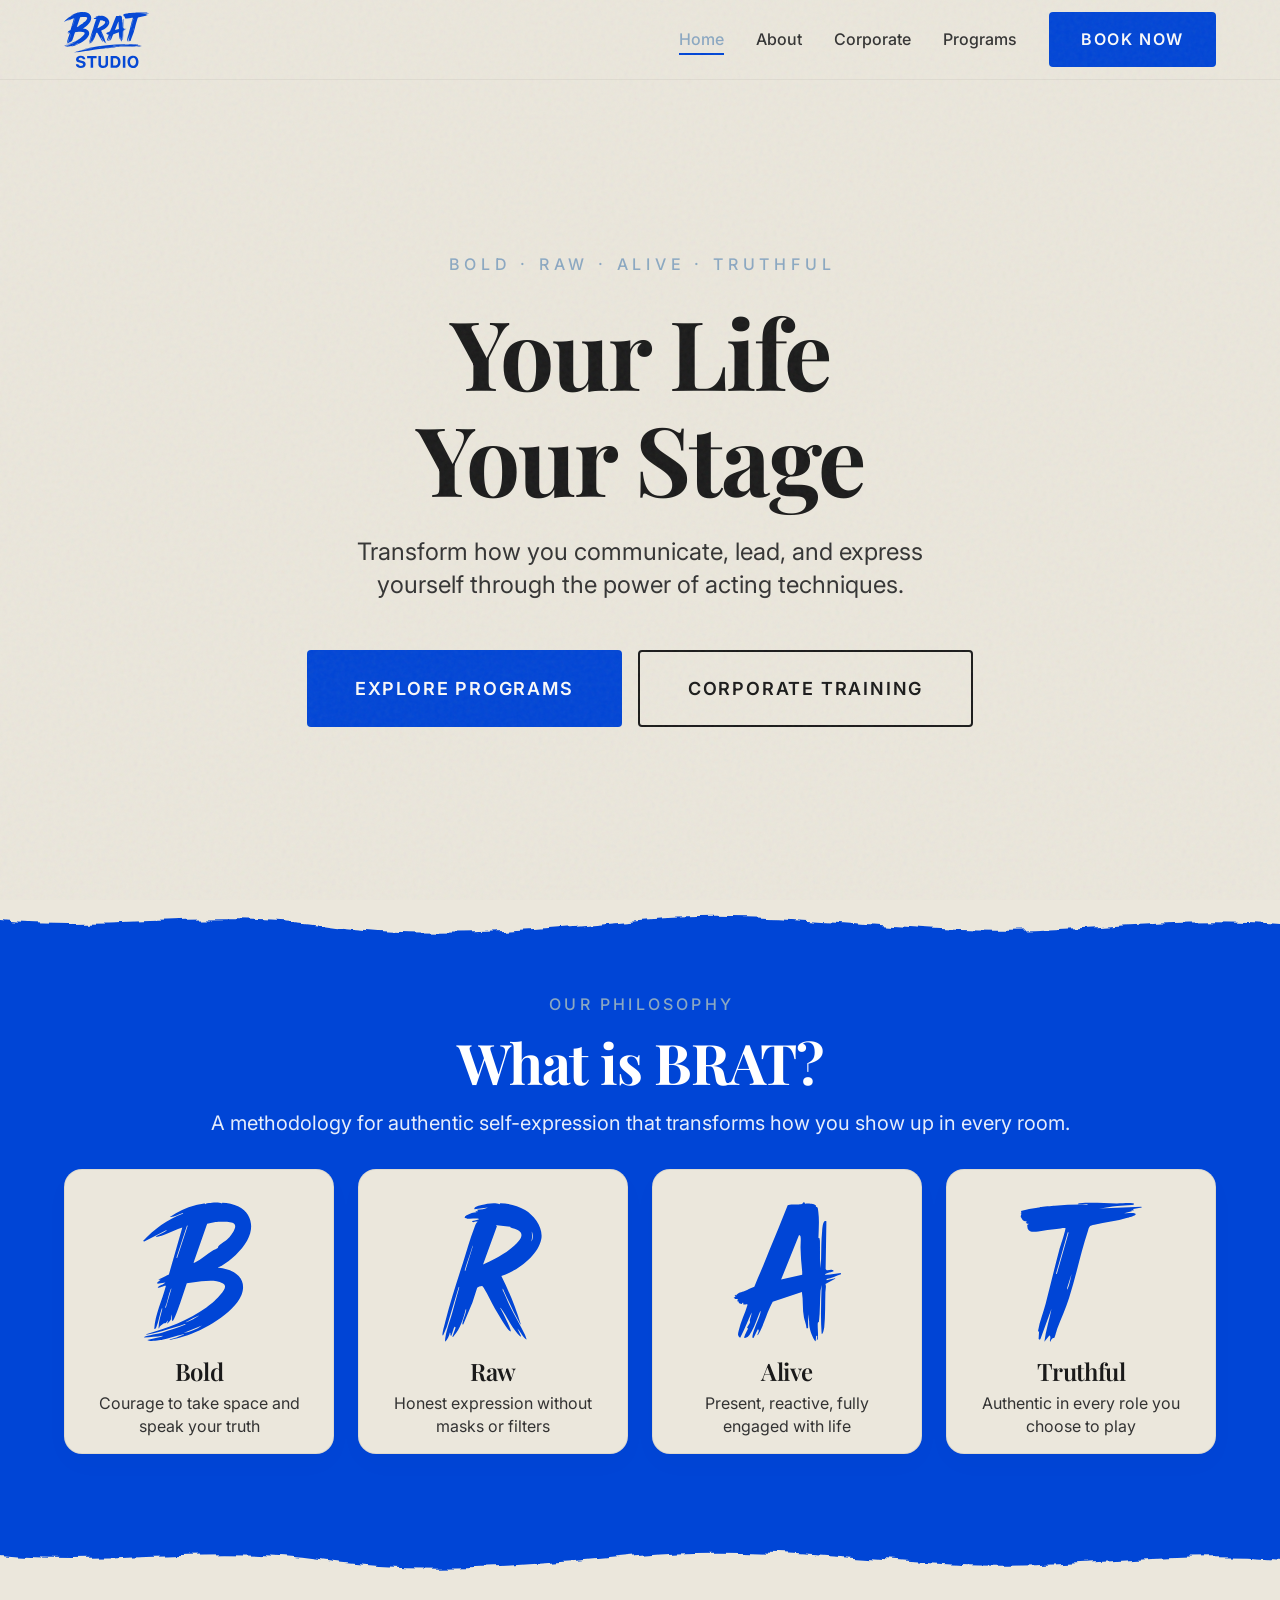
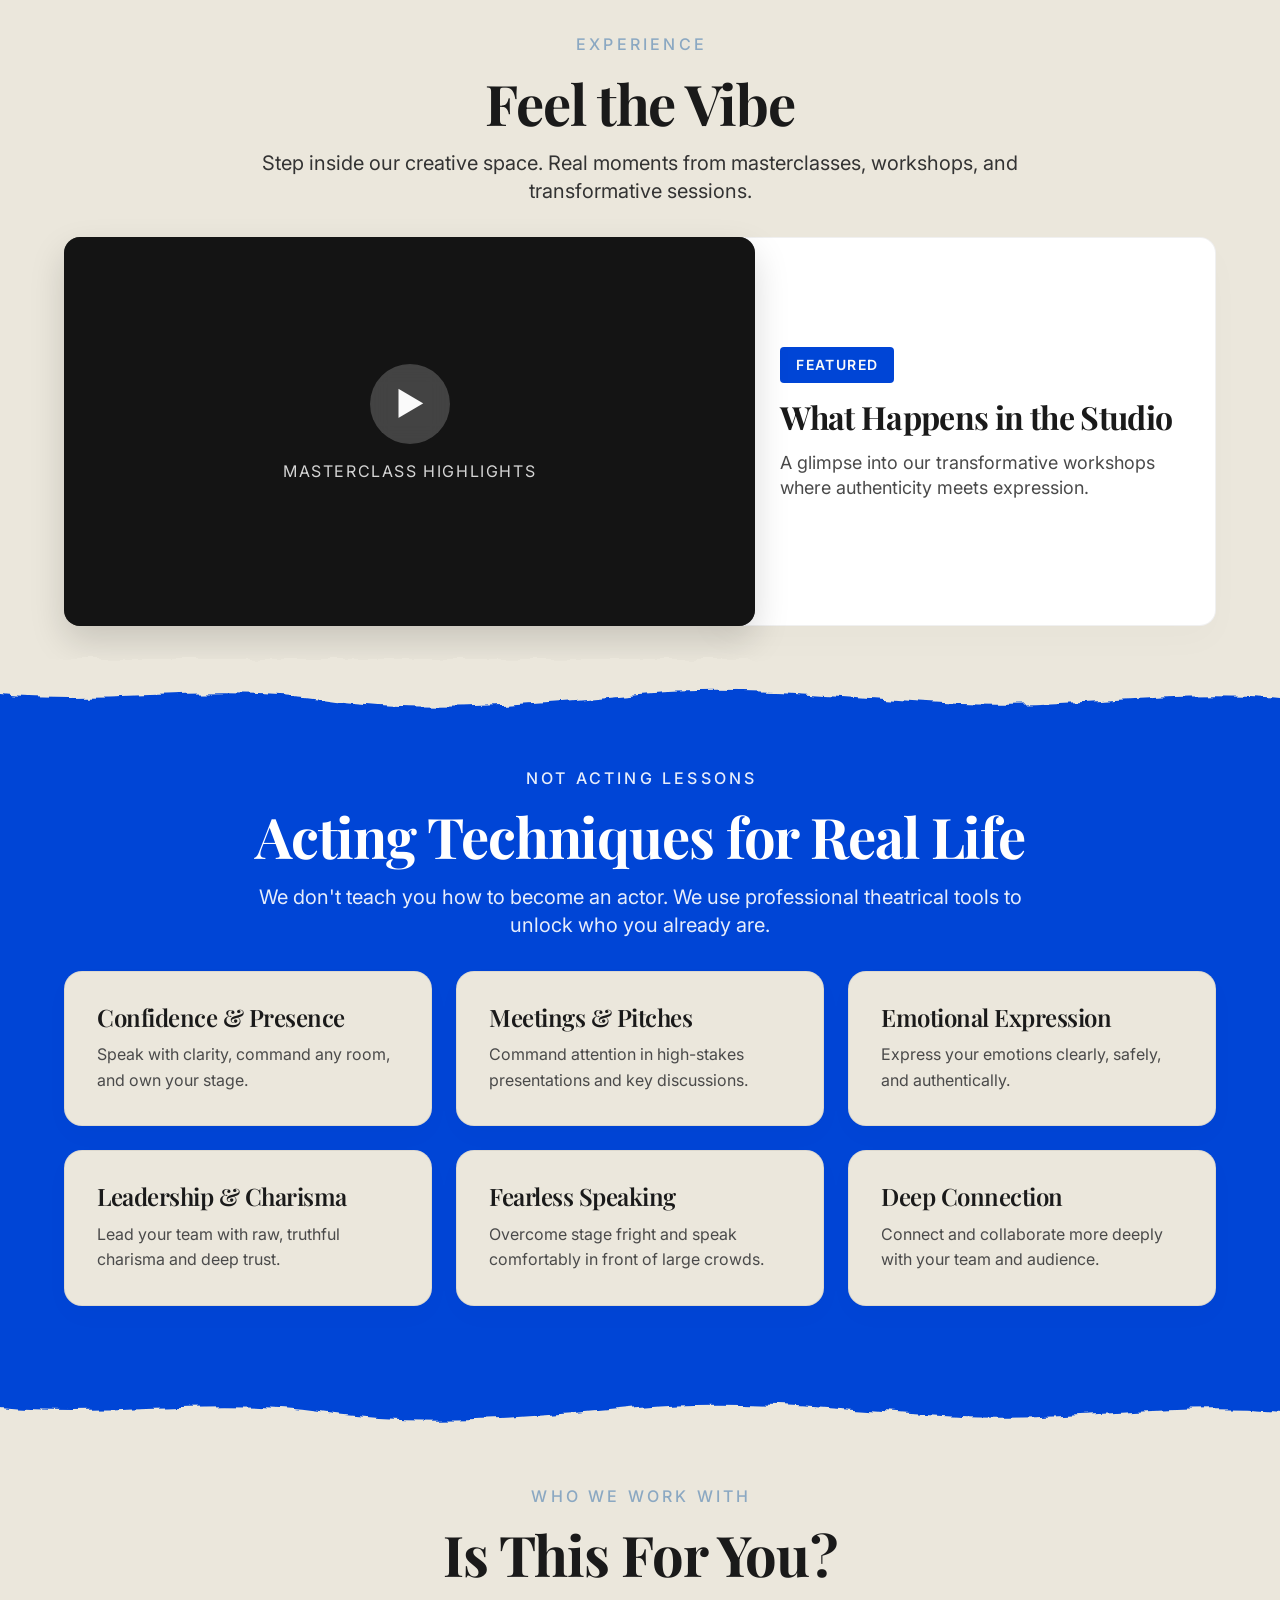
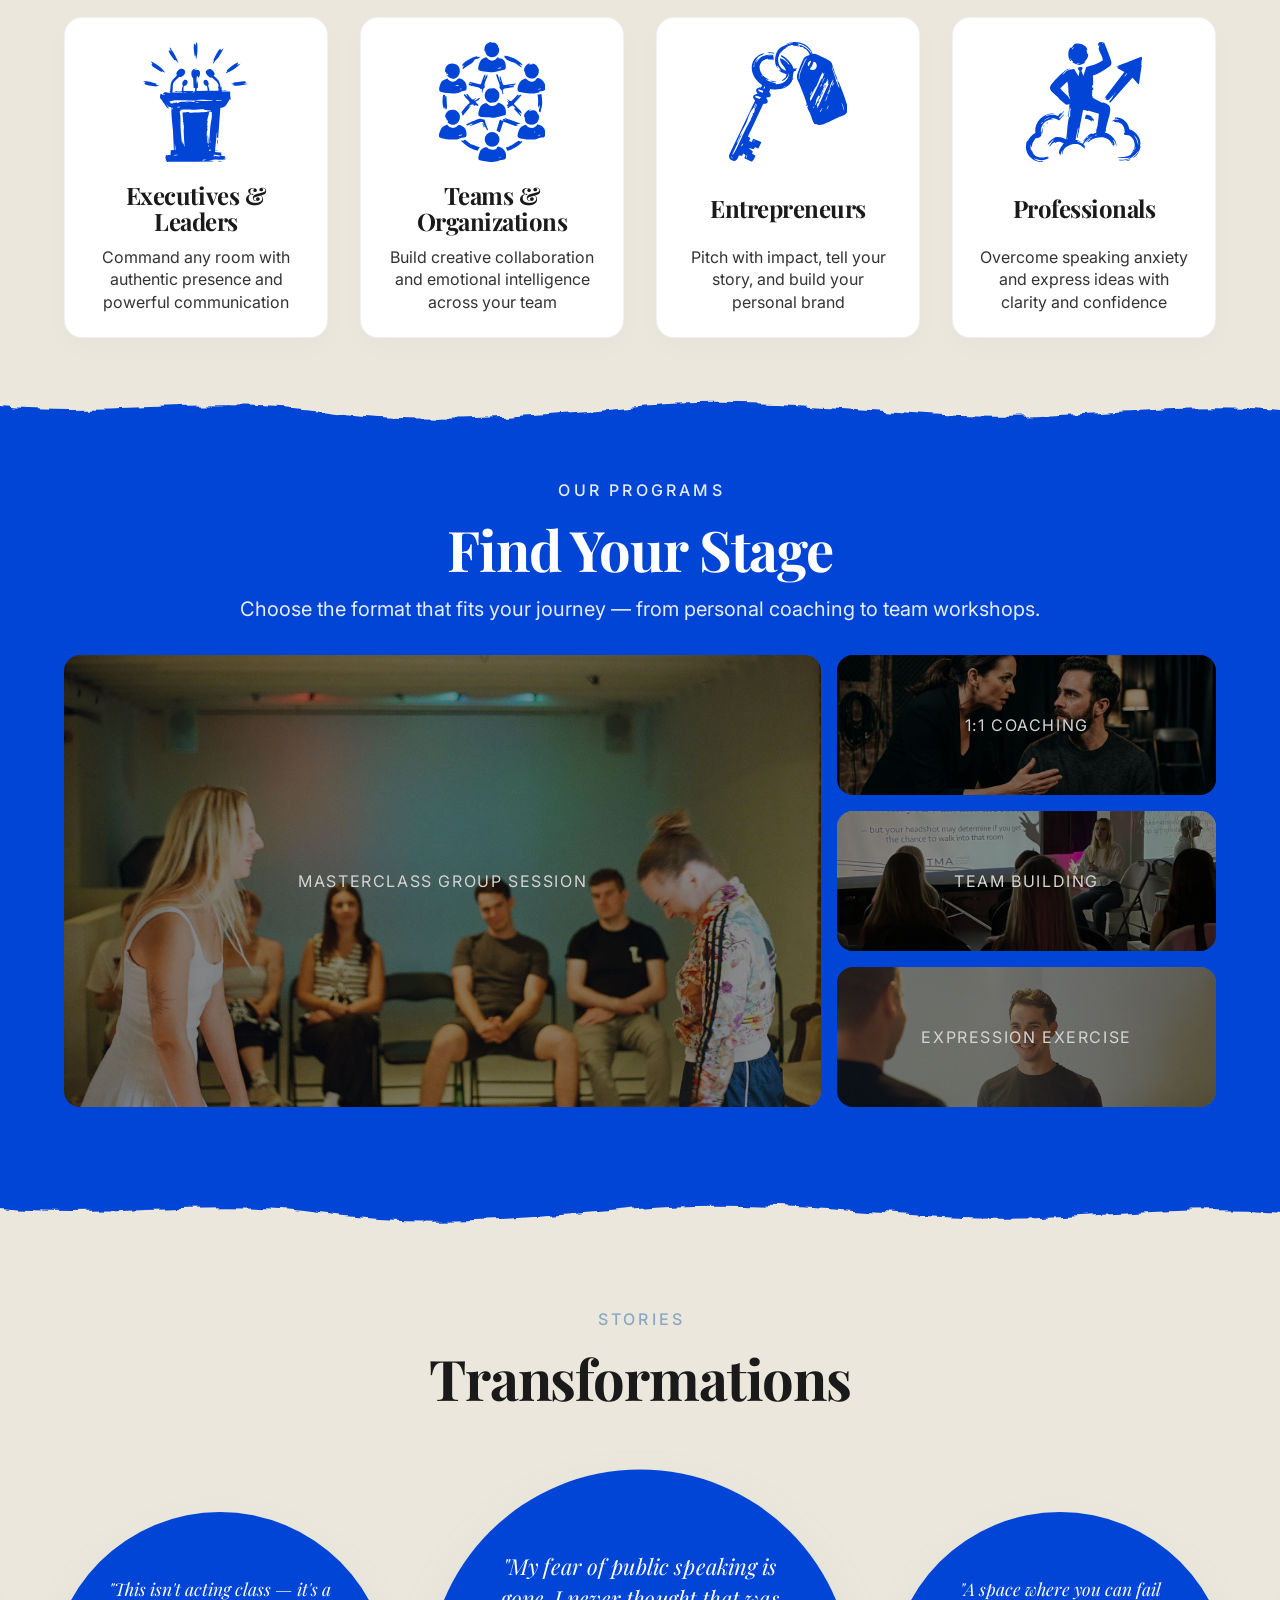
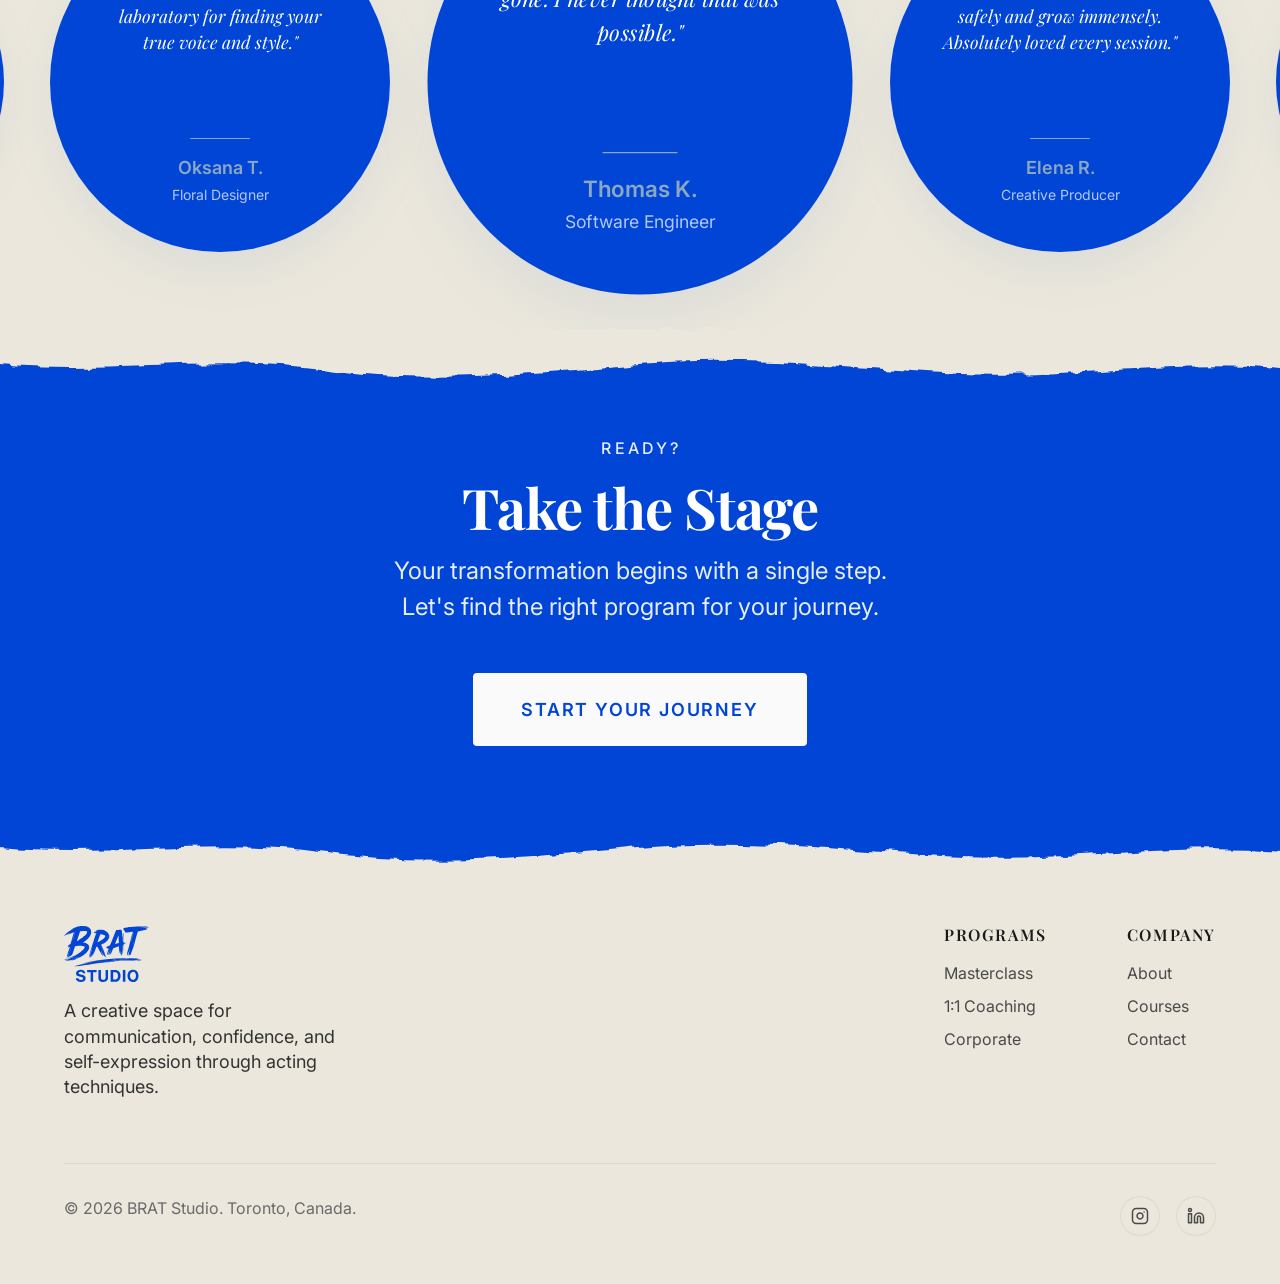
==== commit a646a7ba: "Connect BRAT domain metadata and fix narrow mobile cards" ====
--- a/index.html
+++ b/index.html
@@ -14,25 +14,25 @@
         content="communication coaching, public speaking, acting techniques, confidence training, executive coaching, Toronto, corporate training, leadership development, presentation skills">
     <meta name="author" content="Kateryna Bratchyna">
     <meta name="robots" content="index, follow">
-    <link rel="canonical" href="https://bratstudio.ca/">
+    <link rel="canonical" href="https://bratcommunity.com/">
 
     <!-- Open Graph / Facebook -->
     <meta property="og:type" content="website">
-    <meta property="og:url" content="https://bratstudio.ca/">
+    <meta property="og:url" content="https://bratcommunity.com/">
     <meta property="og:title" content="BRAT Studio | Your Life Your Stage">
     <meta property="og:description"
         content="Transform how you communicate, lead, and express yourself through professional acting techniques. Coaching and training in Toronto.">
-    <meta property="og:image" content="https://bratstudio.ca/images/og-image.jpg">
+    <meta property="og:image" content="https://bratcommunity.com/images/masterclass_group.png">
     <meta property="og:locale" content="en_CA">
     <meta property="og:site_name" content="BRAT Studio">
 
     <!-- Twitter -->
     <meta name="twitter:card" content="summary_large_image">
-    <meta name="twitter:url" content="https://bratstudio.ca/">
+    <meta name="twitter:url" content="https://bratcommunity.com/">
     <meta name="twitter:title" content="BRAT Studio | Your Life Your Stage">
     <meta name="twitter:description"
         content="Transform how you communicate through professional acting techniques. Coaching in Toronto.">
-    <meta name="twitter:image" content="https://bratstudio.ca/images/og-image.jpg">
+    <meta name="twitter:image" content="https://bratcommunity.com/images/masterclass_group.png">
 
     <!-- Performance: Preconnect to external resources -->
     <link rel="preconnect" href="https://fonts.googleapis.com">
@@ -48,12 +48,12 @@
     </noscript>
 
     <!-- Stylesheet -->
-    <link rel="stylesheet" href="css/style.css">
+    <link rel="stylesheet" href="css/style.css?v=20261001">
 
     <!-- Favicon -->
     <link rel="icon"
         href="data:image/svg+xml,<svg xmlns='http://www.w3.org/2000/svg' viewBox='0 0 100 100'><text y='.9em' font-size='90'>🎭</text></svg>">
-    <link rel="apple-touch-icon" href="images/apple-touch-icon.png">
+    <link rel="apple-touch-icon" href="images/logo.png">
 
     <!-- Structured Data: Organization -->
     <script type="application/ld+json">
@@ -62,9 +62,9 @@
     "@type": "ProfessionalService",
     "name": "BRAT Studio",
     "description": "Communication coaching and acting techniques for professionals",
-    "url": "https://bratstudio.ca",
-    "logo": "https://bratstudio.ca/images/logo.png",
-    "image": "https://bratstudio.ca/images/og-image.jpg",
+    "url": "https://bratcommunity.com",
+    "logo": "https://bratcommunity.com/images/logo.png",
+    "image": "https://bratcommunity.com/images/masterclass_group.png",
     "telephone": "+1-416-000-0000",
     "email": "hello@bratstudio.ca",
     "address": {
@@ -656,4 +656,4 @@
     <script src="js/main.js"></script>
 </body>
 
-</html>+</html>
--- a/css/style.css
+++ b/css/style.css
@@ -501,31 +501,80 @@
 
 @media (max-width: 768px) {
     .nav-toggle {
-        display: block;
+        display: grid;
+        width: 44px;
+        height: 44px;
+        padding: 10px;
+        place-content: center;
+        position: relative;
+        z-index: 2;
     }
 
     .nav {
-        position: fixed;
-        top: var(--header-height);
+        position: absolute;
+        top: 100%;
         left: 0;
         right: 0;
-        bottom: 0;
+        height: calc(100vh - var(--header-height));
+        height: calc(100dvh - var(--header-height));
         background-color: var(--color-black);
         flex-direction: column;
-        justify-content: center;
-        gap: var(--space-8);
+        align-items: stretch;
+        justify-content: flex-start;
+        gap: 0;
+        padding: 1rem 1.5rem 2rem;
+        overflow-y: auto;
+        overscroll-behavior: contain;
         opacity: 0;
         visibility: hidden;
-        transition: all var(--transition-base);
+        pointer-events: none;
+        transform: translateY(-0.75rem);
+        transition:
+            opacity var(--transition-base),
+            visibility var(--transition-base),
+            transform var(--transition-base);
     }
 
     .nav--open {
         opacity: 1;
         visibility: visible;
+        pointer-events: auto;
+        transform: translateY(0);
     }
 
     .nav__link {
-        font-size: var(--text-2xl);
+        display: flex;
+        align-items: center;
+        justify-content: center;
+        min-height: 58px;
+        border-bottom: 1px solid rgba(255, 255, 255, 0.14);
+        font-size: var(--text-xl);
+    }
+
+    .nav__link::after {
+        display: none;
+    }
+
+    .nav .btn {
+        width: 100%;
+        min-height: 54px;
+        margin-top: 1rem;
+    }
+
+    .nav-toggle[aria-expanded="true"] span:nth-child(1) {
+        transform: translateY(7px) rotate(45deg);
+    }
+
+    .nav-toggle[aria-expanded="true"] span:nth-child(2) {
+        opacity: 0;
+    }
+
+    .nav-toggle[aria-expanded="true"] span:nth-child(3) {
+        transform: translateY(-7px) rotate(-45deg);
+    }
+
+    body.nav-menu-open {
+        overflow: hidden;
     }
 }
 
@@ -668,7 +717,16 @@
 
 @media (max-width: 768px) {
     .brat-grid {
-        grid-template-columns: repeat(2, 1fr);
+        grid-template-columns: repeat(2, minmax(0, 1fr));
+    }
+
+    .brat-grid .brat-card {
+        min-width: 0;
+        padding: var(--space-6) var(--space-4) var(--space-4);
+    }
+
+    .brat-grid .brat-card__letter svg {
+        max-width: 100%;
     }
 }
 
@@ -1745,7 +1803,7 @@
 }
 
 /* Presentation Preview */
-.presentation-preview {
+.session-preview {
     display: flex;
     justify-content: center;
 }
@@ -2742,6 +2800,29 @@
 .theme-light .nav__link:hover,
 .theme-light .nav__link--active {
     color: #8BA8C2;
+}
+
+@media (max-width: 768px) {
+    .theme-light .header {
+        background-color: #EBE7DC;
+        -webkit-backdrop-filter: none;
+        backdrop-filter: none;
+    }
+
+    .theme-light .nav {
+        background-color: #EBE7DC;
+        border-top: 1px solid rgba(0, 0, 0, 0.08);
+        box-shadow: 0 18px 40px rgba(0, 0, 0, 0.14);
+    }
+
+    .theme-light .nav__link {
+        border-bottom-color: rgba(0, 0, 0, 0.1);
+        color: #1A1A1A;
+    }
+
+    .theme-light .nav-toggle span {
+        background-color: #1A1A1A;
+    }
 }
 
 /* Buttons */
@@ -3348,4 +3429,1292 @@
     background: #EBE7DC !important;
     border-color: rgba(0, 0, 0, 0.06) !important;
     box-shadow: 0 10px 30px rgba(0, 0, 0, 0.02) !important;
-}+}
+
+/* -------------------- CORPORATE OFFER PAGE -------------------- */
+#programs,
+#benefits,
+#methodology,
+#customization,
+#session-method,
+#faq,
+#inquiry {
+    scroll-margin-top: calc(var(--header-height) + 1rem);
+}
+
+.corporate-benefits {
+    padding-bottom: 2rem;
+}
+
+.corporate-methodology {
+    padding-bottom: 3rem;
+}
+
+.corporate-story-problem {
+    max-width: 1040px;
+    margin: 0 auto 5rem;
+    text-align: center;
+}
+
+.corporate-story-problem h2 {
+    max-width: 820px;
+    margin: 0 auto 1.5rem;
+    color: #1A1A1A;
+    font-size: clamp(2rem, 1.4rem + 2.2vw, 3.5rem);
+    line-height: 1.08;
+}
+
+.corporate-story-problem ul {
+    display: grid;
+    grid-template-columns: repeat(4, minmax(0, 1fr));
+    gap: 0.75rem;
+    margin: 0;
+    padding: 0;
+    list-style: none;
+}
+
+.corporate-story-problem li {
+    margin: 0;
+    padding: 0.85rem 1rem;
+    border: 1px solid rgba(0, 0, 0, 0.08);
+    border-radius: var(--radius-full);
+    background: rgba(255, 255, 255, 0.72);
+    color: #333333;
+    font-size: var(--text-sm);
+    font-weight: 700;
+}
+
+.corporate-methodology__bridge {
+    max-width: 720px;
+    margin: 1.25rem auto 0;
+    padding: 1rem 1.25rem;
+    border-left: 3px solid var(--color-accent);
+    background: rgba(139, 168, 194, 0.1);
+    color: #1A1A1A !important;
+    font-size: clamp(1rem, 0.95rem + 0.3vw, 1.2rem);
+    font-weight: 700;
+    line-height: 1.5;
+    text-align: left;
+}
+
+.corporate-methodology__source-note {
+    max-width: 720px;
+    margin: 0.85rem auto 0;
+    color: #666666 !important;
+    font-size: 0.78rem;
+    font-style: italic;
+    line-height: 1.45;
+}
+
+.corporate-methodology-grid {
+    max-width: 1120px;
+    margin: 0 auto;
+    align-items: stretch;
+}
+
+.corporate-outcomes-grid {
+    grid-template-columns: repeat(3, minmax(0, 1fr));
+    max-width: 1180px;
+}
+
+.corporate-outcomes-grid .corporate-methodology-card {
+    padding: 1.5rem;
+}
+
+.corporate-company-results {
+    max-width: 1040px;
+    margin: 2rem auto 0;
+}
+
+.corporate-company-result {
+    display: grid;
+    gap: 0.55rem;
+    padding: 1.35rem 1.5rem;
+    border: 1px solid rgba(0, 69, 214, 0.14);
+    border-radius: 14px;
+    background: rgba(0, 69, 214, 0.06);
+}
+
+.corporate-company-result span {
+    color: var(--color-accent);
+    font-size: 0.7rem;
+    font-weight: 800;
+    letter-spacing: 0.1em;
+    text-transform: uppercase;
+}
+
+.corporate-company-result strong {
+    color: #1A1A1A;
+    font-size: 1rem;
+    line-height: 1.5;
+}
+
+.corporate-methodology-card {
+    min-width: 0;
+    padding: 2rem;
+    border: 1px solid rgba(0, 0, 0, 0.08);
+    border-radius: 18px;
+    background: #FFFFFF;
+    box-shadow: 0 10px 30px rgba(0, 0, 0, 0.02);
+}
+
+.corporate-methodology-card__topline {
+    display: grid;
+    grid-template-columns: auto 1fr;
+    gap: 0.85rem;
+    align-items: start;
+    margin-bottom: 0.55rem;
+}
+
+.corporate-methodology-card__topline span {
+    color: var(--color-accent);
+    font-size: var(--text-sm);
+    font-weight: 800;
+    letter-spacing: 0.12em;
+}
+
+.corporate-methodology-card__topline p {
+    margin: 0;
+    color: #1A1A1A !important;
+    font-family: var(--font-display);
+    font-size: clamp(1.25rem, 1.1rem + 0.4vw, 1.55rem);
+    font-weight: 650;
+    line-height: 1.25;
+}
+
+.corporate-methodology-card__copy {
+    margin: 0;
+    padding-top: 1rem;
+    border-top: 1px solid rgba(0, 0, 0, 0.08);
+    color: #4A4A4A !important;
+    line-height: 1.6;
+}
+
+.corporate-methodology-card__result {
+    margin: 1rem 0 0;
+    padding: 1rem;
+    border-radius: var(--radius-md);
+    background: #F5F3ED;
+    color: #333333 !important;
+    font-size: var(--text-sm);
+    line-height: 1.55;
+}
+
+.corporate-methodology-card__result strong {
+    color: #1A1A1A;
+}
+
+.corporate-methodology-card__steps {
+    display: grid;
+    gap: 0;
+    margin: 0;
+}
+
+.corporate-methodology-card__steps div {
+    display: grid;
+    grid-template-columns: 5.5rem 1fr;
+    gap: 0.8rem;
+    padding: 0.9rem 0;
+    border-top: 1px solid rgba(0, 0, 0, 0.08);
+}
+
+.corporate-methodology-card__steps dt {
+    color: #1A1A1A;
+    font-size: 0.72rem;
+    font-weight: 800;
+    letter-spacing: 0.08em;
+    text-transform: uppercase;
+}
+
+.corporate-methodology-card__steps dd {
+    margin: 0;
+    color: #4A4A4A;
+    font-size: var(--text-sm);
+    line-height: 1.55;
+}
+
+.corporate-benefits-grid {
+    align-items: stretch;
+}
+
+.corporate-benefit-card {
+    display: flex;
+    flex-direction: column;
+    min-width: 0;
+    padding: 1.75rem;
+    border: 1px solid rgba(0, 0, 0, 0.08);
+    border-radius: 18px;
+    background: #FFFFFF;
+    box-shadow: 0 10px 30px rgba(0, 0, 0, 0.02);
+}
+
+.corporate-benefit-card__number {
+    margin-bottom: 1.1rem;
+    color: var(--color-accent) !important;
+    font-size: var(--text-sm);
+    font-weight: 800;
+    letter-spacing: 0.12em;
+}
+
+.corporate-benefit-card h3 {
+    margin-bottom: 0.75rem;
+    color: #1A1A1A;
+    font-size: clamp(1.25rem, 1.1rem + 0.4vw, 1.55rem);
+}
+
+.corporate-benefit-card > p:not(.corporate-benefit-card__number) {
+    color: #4A4A4A !important;
+    line-height: 1.6;
+}
+
+.corporate-benefit-card > p:not(.corporate-benefit-card__number) strong {
+    color: #1A1A1A;
+}
+
+.corporate-benefit-card__company {
+    margin-top: auto;
+    padding-top: 1rem;
+    border-top: 1px solid rgba(0, 0, 0, 0.08);
+    font-size: var(--text-sm);
+}
+
+.corporate-benefit-card__company strong {
+    color: #1A1A1A;
+}
+
+.hero--short .hero__content {
+    width: min(100%, 1040px);
+    max-width: 1040px;
+    box-sizing: border-box;
+}
+
+.corporate-page .hero--short {
+    min-height: 70vh;
+    padding: 7rem 0 5rem;
+}
+
+.corporate-page .hero--short .hero__tagline {
+    margin-bottom: 1.25rem;
+    letter-spacing: 0.2em;
+    text-indent: 0.2em;
+}
+
+.corporate-page .hero--short .hero__title {
+    max-width: 1100px;
+    font-size: clamp(2.5rem, 1.8rem + 3.1vw, 3.9rem);
+}
+
+.hero--short .hero__title {
+    max-width: 900px;
+    margin-right: auto;
+    margin-left: auto;
+}
+
+.hero--short .hero__subtitle {
+    max-width: 780px;
+    margin-bottom: 0;
+}
+
+.hero--short .hero__cta .btn {
+    padding-right: 2rem;
+    padding-left: 2rem;
+}
+
+.theme-light .hero--dark .hero__tagline {
+    color: rgba(255, 255, 255, 0.72) !important;
+}
+
+.corporate-hero__meta {
+    margin: 1rem auto 0;
+    color: rgba(255, 255, 255, 0.72) !important;
+    font-size: var(--text-sm);
+    font-weight: 500;
+    letter-spacing: 0.03em;
+}
+
+.corporate-hero__secondary-link {
+    display: inline-flex;
+    align-items: center;
+    gap: 0.45rem;
+    min-height: 48px;
+    padding: 0.75rem 0.25rem;
+    color: rgba(255, 255, 255, 0.9);
+    font-size: var(--text-sm);
+    font-weight: 700;
+    line-height: 1.2;
+    text-decoration: none;
+    text-underline-offset: 0.3em;
+    transition: color var(--transition-fast);
+}
+
+.corporate-hero__secondary-link:hover,
+.corporate-hero__secondary-link:focus-visible {
+    color: #FFFFFF;
+    text-decoration: underline;
+}
+
+.corporate-programs-grid {
+    grid-template-columns: repeat(2, minmax(0, 1fr));
+    align-items: stretch;
+    max-width: 1040px;
+    margin: 0 auto;
+}
+
+.corporate-programs-grid--skills {
+    grid-template-columns: repeat(3, minmax(0, 1fr));
+    max-width: 1180px;
+}
+
+.corporate-programs-grid--routes {
+    grid-template-columns: repeat(2, minmax(0, 1fr));
+    max-width: 920px;
+}
+
+.corporate-program-group-header {
+    max-width: 1180px;
+    margin: 0 auto 1.5rem;
+}
+
+.corporate-program-group-header--secondary {
+    margin-top: 4rem;
+}
+
+.corporate-program-group-header h3 {
+    max-width: 760px;
+    margin: 0;
+    color: #1A1A1A;
+    font-size: clamp(1.35rem, 1.1rem + 0.75vw, 1.85rem);
+    line-height: 1.3;
+}
+
+.corporate-program-card {
+    position: relative;
+    display: flex;
+    flex-direction: column;
+    min-width: 0;
+    padding: 2rem;
+    background: #FFFFFF;
+    border: 1px solid rgba(0, 0, 0, 0.08);
+    border-radius: 18px;
+    box-shadow: 0 10px 30px rgba(0, 0, 0, 0.02);
+    scroll-margin-top: calc(var(--header-height) + 1rem);
+}
+
+.corporate-program-card--featured {
+    border: 2px solid var(--color-accent);
+    box-shadow: 0 18px 45px rgba(0, 69, 214, 0.12);
+}
+
+.corporate-program-card__badge {
+    position: absolute;
+    top: -0.8rem;
+    right: 1.25rem;
+    margin: 0;
+    padding: 0.4rem 0.75rem;
+    border-radius: var(--radius-full);
+    background: var(--color-accent);
+    color: #FFFFFF !important;
+    font-size: 0.7rem;
+    font-weight: 700;
+    letter-spacing: 0.12em;
+    text-transform: uppercase;
+}
+
+.corporate-program-card__stream {
+    display: inline-flex;
+    align-self: flex-start;
+    margin: 0 0 0.85rem;
+    padding: 0.35rem 0.65rem;
+    border-radius: var(--radius-full);
+    background: rgba(0, 69, 214, 0.07);
+    color: var(--color-accent) !important;
+    font-size: 0.68rem;
+    font-weight: 800;
+    letter-spacing: 0.08em;
+    line-height: 1.35;
+    text-transform: uppercase;
+}
+
+.corporate-program-card__title {
+    min-height: 0;
+    margin-bottom: 1rem;
+    color: #1A1A1A;
+    font-size: clamp(1.65rem, 1.25rem + 1vw, 2.15rem);
+}
+
+.corporate-program-card__hook {
+    min-height: 3em;
+    margin-bottom: 1rem;
+    color: #1A1A1A !important;
+    font-size: 1.05rem;
+    font-weight: 650;
+    line-height: 1.45;
+}
+
+.corporate-program-card__fit {
+    margin: 0 0 1rem;
+    padding-left: 0.9rem;
+    border-left: 2px solid var(--color-accent);
+    color: #4A4A4A !important;
+    font-size: var(--text-sm);
+    line-height: 1.55;
+}
+
+.corporate-program-card__fit strong {
+    color: #1A1A1A;
+}
+
+.corporate-program-card__outcome-label {
+    margin: 0 0 0.6rem;
+    color: #666666 !important;
+    font-size: 0.7rem;
+    font-weight: 800;
+    letter-spacing: 0.1em;
+    text-transform: uppercase;
+}
+
+.corporate-program-card__outcomes {
+    display: grid;
+    gap: 0.55rem;
+    margin: 0 0 1rem;
+    padding: 0;
+    list-style: none;
+}
+
+.corporate-program-card__outcomes li {
+    position: relative;
+    margin: 0;
+    padding-left: 1.35rem;
+    color: #1A1A1A;
+    font-size: var(--text-sm);
+    font-weight: 650;
+    line-height: 1.45;
+}
+
+.corporate-program-card__outcomes li::before {
+    position: absolute;
+    top: 0;
+    left: 0;
+    color: var(--color-accent);
+    content: "✓";
+    font-weight: 800;
+}
+
+.corporate-program-card__company-value {
+    margin: 0 0 1rem;
+    padding: 0.9rem 1rem;
+    border-radius: var(--radius-md);
+    background: #F5F3ED;
+}
+
+.corporate-program-card__company-value > p {
+    margin: 0 0 0.5rem;
+    color: #666666 !important;
+    font-size: 0.68rem;
+    font-weight: 800;
+    letter-spacing: 0.1em;
+    text-transform: uppercase;
+}
+
+.corporate-program-card__company-value ul {
+    display: grid;
+    gap: 0.35rem;
+    margin: 0;
+    padding: 0;
+    list-style: none;
+}
+
+.corporate-program-card__company-value li {
+    margin: 0;
+    color: #1A1A1A;
+    font-size: 0.82rem;
+    font-weight: 650;
+    line-height: 1.4;
+}
+
+.corporate-program-card__company-value li::before {
+    color: var(--color-accent);
+    content: "→ ";
+}
+
+.corporate-program-card__format {
+    margin: 0 0 1.25rem;
+    padding-top: 0.9rem;
+    border-top: 1px solid rgba(0, 0, 0, 0.09);
+    color: #4A4A4A !important;
+    font-size: var(--text-sm);
+    font-weight: 650;
+    line-height: 1.5;
+}
+
+.corporate-program-card__details {
+    display: grid;
+    gap: 0.8rem;
+    margin: 0 0 1.5rem;
+    padding: 0;
+    list-style: none;
+}
+
+.corporate-program-card__details li {
+    position: relative;
+    margin: 0;
+    padding-left: 1rem;
+    color: #4A4A4A;
+    font-size: var(--text-sm);
+    line-height: 1.55;
+}
+
+.corporate-program-card__details li::before {
+    position: absolute;
+    top: 0.65em;
+    left: 0;
+    width: 0.32rem;
+    height: 0.32rem;
+    border-radius: 50%;
+    background: var(--color-accent);
+    content: "";
+}
+
+.corporate-program-card__details strong {
+    color: #1A1A1A;
+}
+
+.corporate-program-card__commercial {
+    display: flex;
+    flex-direction: column;
+    margin-top: auto;
+}
+
+.corporate-program-card__price {
+    margin-bottom: 0.4rem;
+    color: #1A1A1A !important;
+    font-size: 1.1rem;
+    font-weight: 750;
+}
+
+.corporate-program-card__price small {
+    display: block;
+    margin-top: 0.2rem;
+    color: #666666;
+    font-size: 0.72rem;
+    font-weight: 500;
+}
+
+.corporate-program-card__note {
+    min-height: 3.1em;
+    margin: 0;
+    margin-bottom: 1.25rem;
+    color: #4A4A4A !important;
+    font-size: var(--text-sm);
+    line-height: 1.55;
+}
+
+.corporate-program-card .btn {
+    width: 100%;
+    padding-right: 1rem;
+    padding-left: 1rem;
+    white-space: normal;
+}
+
+.corporate-custom-strip {
+    display: grid;
+    grid-template-columns: 1.5fr 1fr;
+    gap: 2rem;
+    align-items: center;
+    margin-top: 2rem;
+    padding: 2rem;
+    border: 1px solid rgba(0, 0, 0, 0.08);
+    border-radius: 18px;
+    background: #FFFFFF;
+    scroll-margin-top: calc(var(--header-height) + 1rem);
+}
+
+.corporate-custom-strip h3 {
+    margin-bottom: 0.75rem;
+    color: #1A1A1A;
+}
+
+.corporate-custom-strip p {
+    margin-bottom: 0;
+    color: #4A4A4A !important;
+}
+
+.corporate-custom-strip .corporate-custom-strip__hook {
+    margin-bottom: 0.8rem;
+    color: #1A1A1A !important;
+    font-size: 1.05rem;
+    font-weight: 700;
+    line-height: 1.45;
+}
+
+.corporate-custom-strip .corporate-custom-strip__fit {
+    margin-bottom: 0.85rem;
+    line-height: 1.55;
+}
+
+.corporate-custom-strip__fit strong {
+    color: #1A1A1A;
+}
+
+.corporate-custom-strip__outcomes {
+    display: flex;
+    flex-wrap: wrap;
+    gap: 0.5rem;
+    margin: 0;
+    padding: 0;
+    list-style: none;
+}
+
+.corporate-custom-strip__outcomes li {
+    margin: 0;
+    padding: 0.45rem 0.7rem;
+    border-radius: var(--radius-full);
+    background: rgba(0, 69, 214, 0.07);
+    color: #1A1A1A;
+    font-size: 0.78rem;
+    font-weight: 700;
+    line-height: 1.3;
+}
+
+.corporate-custom-strip__action {
+    display: flex;
+    flex-direction: column;
+    gap: 1rem;
+    align-items: flex-start;
+}
+
+.corporate-custom-strip__details {
+    display: grid;
+    gap: 0.75rem;
+    margin: 0;
+}
+
+.corporate-custom-strip__details div {
+    display: grid;
+    gap: 0.2rem;
+}
+
+.corporate-custom-strip__details dt {
+    color: #666666;
+    font-size: 0.7rem;
+    font-weight: 800;
+    letter-spacing: 0.1em;
+    text-transform: uppercase;
+}
+
+.corporate-custom-strip__details dd {
+    margin: 0;
+    color: #1A1A1A;
+    font-weight: 700;
+    line-height: 1.45;
+}
+
+.corporate-value-grid,
+.corporate-customization-grid {
+    max-width: 1040px;
+    margin: 0 auto;
+}
+
+.corporate-practice-grid {
+    align-items: stretch;
+    max-width: 1180px;
+    margin: 0 auto;
+}
+
+.corporate-impact-grid {
+    grid-template-columns: repeat(2, minmax(0, 1fr));
+    align-items: stretch;
+    max-width: 1040px;
+    margin: 0 auto;
+}
+
+.corporate-impact-card {
+    display: flex;
+    flex-direction: column;
+    padding: 1.75rem;
+}
+
+.corporate-impact-card .corporate-value-card__label {
+    min-height: 0;
+    margin-bottom: 0.8rem;
+    font-size: 0.72rem;
+    line-height: 1.45;
+}
+
+.corporate-impact-card__title {
+    margin-bottom: 0.75rem;
+    color: #1A1A1A !important;
+    font-size: clamp(1.2rem, 1.05rem + 0.4vw, 1.5rem);
+}
+
+.corporate-impact-card__practice,
+.corporate-impact-card__value {
+    color: #4A4A4A !important;
+    font-size: var(--text-sm);
+    line-height: 1.6;
+}
+
+.corporate-impact-card__practice strong,
+.corporate-impact-card__value strong {
+    color: #1A1A1A;
+}
+
+.corporate-impact-card__practice {
+    margin: 0;
+}
+
+.corporate-impact-card__value {
+    margin-top: auto;
+    padding-top: 1rem;
+    border-top: 1px solid rgba(0, 0, 0, 0.08);
+}
+
+.corporate-methodology__source-note--dark {
+    margin-top: 1.5rem;
+    color: rgba(255, 255, 255, 0.68) !important;
+    text-align: center;
+}
+
+.corporate-practice-card {
+    padding: 1.55rem;
+}
+
+.corporate-practice-card .corporate-value-card__label {
+    min-height: 2.9em;
+    margin-bottom: 0.8rem;
+    font-size: 0.72rem;
+    line-height: 1.45;
+}
+
+.corporate-practice-card h3 {
+    margin-bottom: 0.75rem;
+    color: #1A1A1A;
+    font-size: clamp(1.2rem, 1.05rem + 0.4vw, 1.5rem);
+}
+
+.corporate-practice-card > p:last-child {
+    margin: 0;
+    color: #4A4A4A !important;
+    font-size: var(--text-sm);
+    line-height: 1.6;
+}
+
+.theme-light .section--dark .corporate-practice-card.corporate-practice-card h3 {
+    color: #1A1A1A !important;
+}
+
+.theme-light .section--dark .corporate-practice-card.corporate-practice-card > p:last-child {
+    color: #4A4A4A !important;
+}
+
+.corporate-deliverables-grid {
+    max-width: 1040px;
+    margin: 2rem auto 0;
+}
+
+.corporate-deliverables-grid .corporate-boundary-note {
+    width: 100%;
+    margin: 0;
+}
+
+.corporate-value-card {
+    padding: 2rem;
+    border-radius: 18px;
+    background: #FFFFFF;
+    color: #1A1A1A;
+}
+
+.corporate-value-card__label {
+    margin-bottom: 1.25rem;
+    color: var(--color-accent) !important;
+    font-size: var(--text-sm);
+    font-weight: 750;
+    letter-spacing: 0.1em;
+    text-transform: uppercase;
+}
+
+.corporate-check-list {
+    display: grid;
+    gap: 0.8rem;
+    margin: 0;
+    padding: 0;
+    list-style: none;
+}
+
+.corporate-check-list li {
+    position: relative;
+    padding-left: 1.5rem;
+    color: #333333 !important;
+    line-height: 1.5;
+}
+
+.corporate-check-list li::before {
+    content: "✓";
+    position: absolute;
+    left: 0;
+    color: var(--color-accent);
+    font-weight: 800;
+}
+
+.corporate-boundary-note {
+    max-width: 900px;
+    margin: 2rem auto 0;
+    padding: 1.5rem 1.75rem;
+    border: 1px solid rgba(255, 255, 255, 0.25);
+    border-radius: var(--radius-lg);
+    background: rgba(255, 255, 255, 0.09);
+    text-align: center;
+}
+
+.corporate-boundary-note strong {
+    display: block;
+    margin-bottom: 0.5rem;
+    color: #FFFFFF;
+    font-size: var(--text-lg);
+}
+
+.corporate-boundary-note p {
+    margin: 0;
+    color: rgba(255, 255, 255, 0.86) !important;
+}
+
+.corporate-boundary-note--light {
+    border-color: rgba(0, 0, 0, 0.09);
+    background: rgba(255, 255, 255, 0.72);
+}
+
+.corporate-boundary-note--light strong {
+    color: #1A1A1A;
+}
+
+.corporate-boundary-note--light p {
+    color: #4A4A4A !important;
+}
+
+.corporate-process-grid {
+    max-width: 1120px;
+    margin: 0 auto;
+}
+
+.corporate-process-step {
+    min-width: 0;
+    text-align: center;
+}
+
+.corporate-process-step__number {
+    display: flex;
+    width: 56px;
+    height: 56px;
+    align-items: center;
+    justify-content: center;
+    margin: 0 auto 1rem;
+    border-radius: 50%;
+    background: var(--color-accent);
+    color: #FFFFFF;
+    font-size: 1.35rem;
+    font-weight: 800;
+}
+
+.corporate-process-step h4 {
+    color: #1A1A1A;
+}
+
+.corporate-process-step p {
+    margin: 0;
+    color: #5A5A5A !important;
+    font-size: var(--text-sm);
+    line-height: 1.55;
+}
+
+.corporate-section-subheader {
+    margin-top: 4.5rem;
+}
+
+.corporate-method-cycle {
+    margin: 1.75rem 0 2rem;
+    padding: 1.25rem 1.4rem;
+    border-left: 4px solid var(--color-accent);
+    border-radius: 0 var(--radius-md) var(--radius-md) 0;
+    background: #FFFFFF;
+    color: #333333 !important;
+    line-height: 1.65;
+}
+
+.corporate-method-cycle strong {
+    color: #1A1A1A;
+}
+
+.corporate-facilitator-note {
+    width: 100%;
+    max-width: 420px;
+    margin-top: 0;
+    padding: 1.35rem 1.5rem;
+    border: 1px solid rgba(0, 0, 0, 0.08);
+    border-radius: var(--radius-lg);
+    background: #FFFFFF;
+}
+
+#session-method .session-preview {
+    flex-direction: column;
+    align-items: center;
+    gap: 1.25rem;
+}
+
+#session-method .session-preview video {
+    display: block;
+    width: 100% !important;
+    max-width: 420px !important;
+    aspect-ratio: 4 / 5;
+    border-radius: var(--radius-lg);
+    object-fit: cover;
+    object-position: center 32%;
+}
+
+.corporate-page section[id] {
+    scroll-margin-top: 96px;
+}
+
+.corporate-founder-grid {
+    align-items: center;
+    gap: 4rem;
+}
+
+.corporate-founder-copy h2 {
+    margin-bottom: 1.25rem;
+}
+
+.corporate-founder-copy > p:not(.section-header__label):not(.corporate-method-cycle) {
+    color: #4A4A4A !important;
+}
+
+.corporate-founder-copy__actions {
+    display: flex;
+    flex-wrap: wrap;
+    gap: 1rem;
+    align-items: center;
+}
+
+.corporate-founder-copy__actions .corporate-facilitator-note__link {
+    margin-top: 0;
+}
+
+.corporate-facilitator-note .corporate-value-card__label {
+    margin-bottom: 0.55rem;
+}
+
+.corporate-facilitator-note h3 {
+    margin-bottom: 0.45rem;
+    color: #1A1A1A;
+}
+
+.corporate-facilitator-note p:not(.corporate-value-card__label) {
+    margin: 0;
+    color: #4A4A4A !important;
+    font-size: var(--text-sm);
+    line-height: 1.55;
+}
+
+.corporate-facilitator-note__link {
+    display: inline-block;
+    margin-top: 0.85rem;
+    color: var(--color-accent);
+    font-size: var(--text-sm);
+    font-weight: 700;
+}
+
+.corporate-form__microcopy {
+    margin: 1rem 0 0;
+    color: #666666 !important;
+    font-size: var(--text-sm);
+    line-height: 1.55;
+    text-align: center;
+}
+
+.corporate-form__selection {
+    display: inline-flex;
+    margin: 1.25rem auto 0;
+    padding: 0.5rem 0.8rem;
+    border: 1px solid rgba(0, 69, 214, 0.2);
+    border-radius: var(--radius-full);
+    background: rgba(0, 69, 214, 0.06);
+    color: var(--color-accent) !important;
+    font-size: var(--text-sm);
+    font-weight: 700;
+}
+
+.corporate-form__selection[hidden] {
+    display: none;
+}
+
+.corporate-form__microcopy a {
+    color: var(--color-accent);
+    font-weight: 650;
+}
+
+.form-honeypot {
+    position: absolute !important;
+    width: 1px !important;
+    height: 1px !important;
+    padding: 0 !important;
+    margin: -1px !important;
+    overflow: hidden !important;
+    clip: rect(0, 0, 0, 0) !important;
+    white-space: nowrap !important;
+    border: 0 !important;
+}
+
+.theme-light .form-message--success {
+    color: #1A1A1A !important;
+}
+
+@media (max-width: 1024px) {
+    .corporate-benefits-grid {
+        grid-template-columns: repeat(2, minmax(0, 1fr));
+    }
+
+    .corporate-programs-grid {
+        grid-template-columns: 1fr;
+        max-width: 720px;
+        margin: 0 auto;
+    }
+
+    .corporate-practice-grid {
+        grid-template-columns: repeat(2, minmax(0, 1fr));
+    }
+
+    .corporate-impact-grid,
+    .corporate-process-grid {
+        grid-template-columns: repeat(2, minmax(0, 1fr));
+    }
+
+    .corporate-methodology-grid {
+        grid-template-columns: 1fr;
+        max-width: 720px;
+    }
+
+    .corporate-outcomes-grid {
+        grid-template-columns: repeat(2, minmax(0, 1fr));
+        max-width: 720px;
+    }
+
+    .corporate-program-card__title,
+    .corporate-program-card__hook,
+    .corporate-program-card__note {
+        min-height: 0;
+    }
+}
+
+@media (max-width: 768px) {
+    .corporate-page .section {
+        padding: 3.5rem 0;
+    }
+
+    .corporate-page .hero--short {
+        min-height: auto;
+        padding: 4rem 0 3rem;
+    }
+
+    .corporate-benefits {
+        padding-bottom: 0;
+    }
+
+    .corporate-benefits-grid {
+        grid-template-columns: repeat(4, minmax(82vw, 1fr));
+        gap: 1rem;
+        margin-right: -1rem;
+        padding-right: 1rem;
+        overflow-x: auto;
+        scroll-snap-type: x mandatory;
+        scrollbar-width: none;
+    }
+
+    .corporate-benefits-grid::-webkit-scrollbar {
+        display: none;
+    }
+
+    .corporate-benefit-card {
+        scroll-snap-align: start;
+    }
+
+    .corporate-practice-grid,
+    .corporate-deliverables-grid,
+    .corporate-impact-grid,
+    .corporate-process-grid {
+        grid-template-columns: 1fr;
+    }
+
+    .corporate-methodology-card {
+        padding: 1.5rem;
+    }
+
+    .corporate-outcomes-grid .corporate-methodology-card {
+        padding: 1.15rem 1.25rem;
+    }
+
+    .corporate-outcomes-grid .corporate-methodology-card__topline p {
+        font-size: 1.12rem;
+    }
+
+    .corporate-outcomes-grid .corporate-methodology-card__copy {
+        padding-top: 0.75rem;
+        font-size: 0.9rem;
+        line-height: 1.5;
+    }
+
+    .corporate-story-problem {
+        margin-bottom: 2.5rem;
+    }
+
+    .corporate-story-problem ul {
+        grid-template-columns: repeat(2, minmax(0, 1fr));
+    }
+
+    .corporate-story-problem li {
+        padding: 0.75rem 0.6rem;
+        border-radius: 12px;
+        font-size: 0.78rem;
+    }
+
+    .corporate-outcomes-grid,
+    .corporate-company-results {
+        grid-template-columns: 1fr;
+    }
+
+    .corporate-outcomes-grid,
+    .corporate-company-results,
+    .corporate-programs-grid,
+    .corporate-customization-grid {
+        gap: 1rem;
+    }
+
+    .corporate-program-group-header--secondary {
+        margin-top: 2.5rem;
+    }
+
+    .corporate-methodology-card__steps div {
+        grid-template-columns: 1fr;
+        gap: 0.35rem;
+    }
+
+    .hero--short .hero__content {
+        width: 100%;
+        padding-right: 1rem;
+        padding-left: 1rem;
+    }
+
+    .corporate-page .hero--short .hero__tagline {
+        margin-bottom: 1rem;
+        font-size: 0.76rem;
+        letter-spacing: 0.16em;
+        line-height: 1.55;
+    }
+
+    .corporate-page .hero--short .hero__title {
+        margin-bottom: 1.25rem;
+        font-size: clamp(2rem, 8.25vw, 2.55rem);
+        line-height: 1.04;
+    }
+
+    .corporate-page .hero--short .hero__subtitle {
+        font-size: 0.98rem;
+        line-height: 1.5;
+    }
+
+    .corporate-page .corporate-hero__meta {
+        margin-top: 0.75rem;
+        font-size: 0.82rem;
+        line-height: 1.6;
+    }
+
+    .hero--short .hero__cta {
+        flex-direction: column;
+        align-items: stretch;
+        gap: 0.75rem;
+        margin-top: 1.25rem !important;
+    }
+
+    .hero--short .hero__cta .btn {
+        width: 100%;
+    }
+
+    .corporate-hero__secondary-link {
+        justify-content: center;
+        min-height: 44px;
+        padding: 0.5rem;
+    }
+
+    .corporate-methodology__bridge {
+        padding: 0.9rem 1rem;
+    }
+
+    .corporate-custom-strip {
+        grid-template-columns: 1fr;
+        padding: 1.5rem;
+    }
+
+    .corporate-program-card,
+    .corporate-value-card {
+        padding: 1.25rem;
+    }
+
+    .corporate-program-card__company-value li {
+        font-size: 0.875rem;
+    }
+
+    .corporate-program-card__stream {
+        margin-bottom: 0.65rem;
+    }
+
+    .corporate-program-card__title,
+    .corporate-program-card__hook,
+    .corporate-program-card__fit,
+    .corporate-program-card__outcomes,
+    .corporate-program-card__company-value {
+        margin-bottom: 0.75rem;
+    }
+
+    .corporate-program-card__hook {
+        font-size: 1rem;
+    }
+
+    .corporate-program-card__format {
+        margin-bottom: 0.9rem;
+        padding-top: 0.75rem;
+    }
+
+    .corporate-program-card__note {
+        margin-bottom: 0.9rem;
+    }
+
+    .corporate-practice-card .corporate-value-card__label {
+        min-height: 0;
+    }
+
+    .corporate-impact-card .corporate-value-card__label {
+        min-height: 0;
+    }
+
+    #session-method .grid > * {
+        min-width: 0;
+    }
+
+    #session-method .btn {
+        width: 100%;
+        white-space: normal;
+    }
+
+    #session-method .session-preview,
+    #session-method .session-preview video,
+    #session-method .corporate-facilitator-note {
+        max-width: 100% !important;
+    }
+
+    .corporate-founder-grid {
+        gap: 2rem;
+    }
+
+    .corporate-founder-copy__actions,
+    .corporate-founder-copy__actions .btn {
+        width: 100%;
+    }
+}
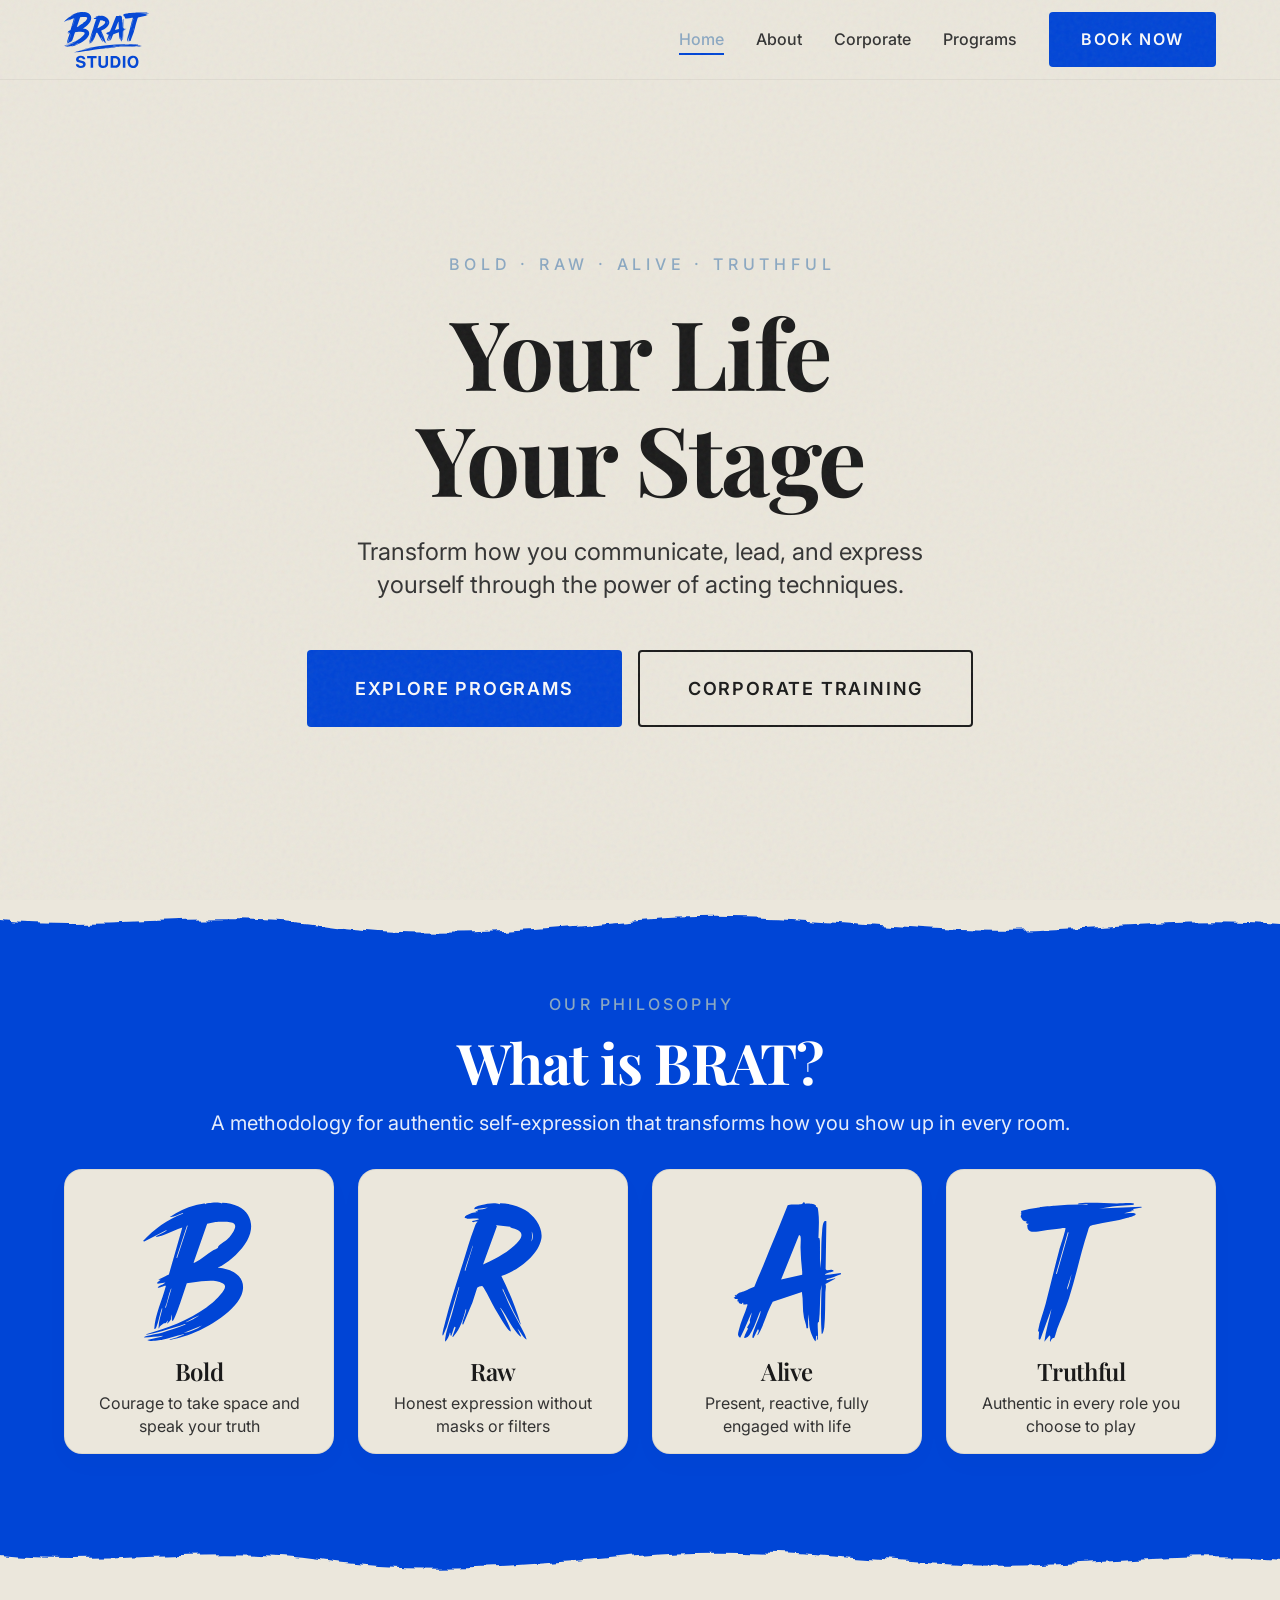
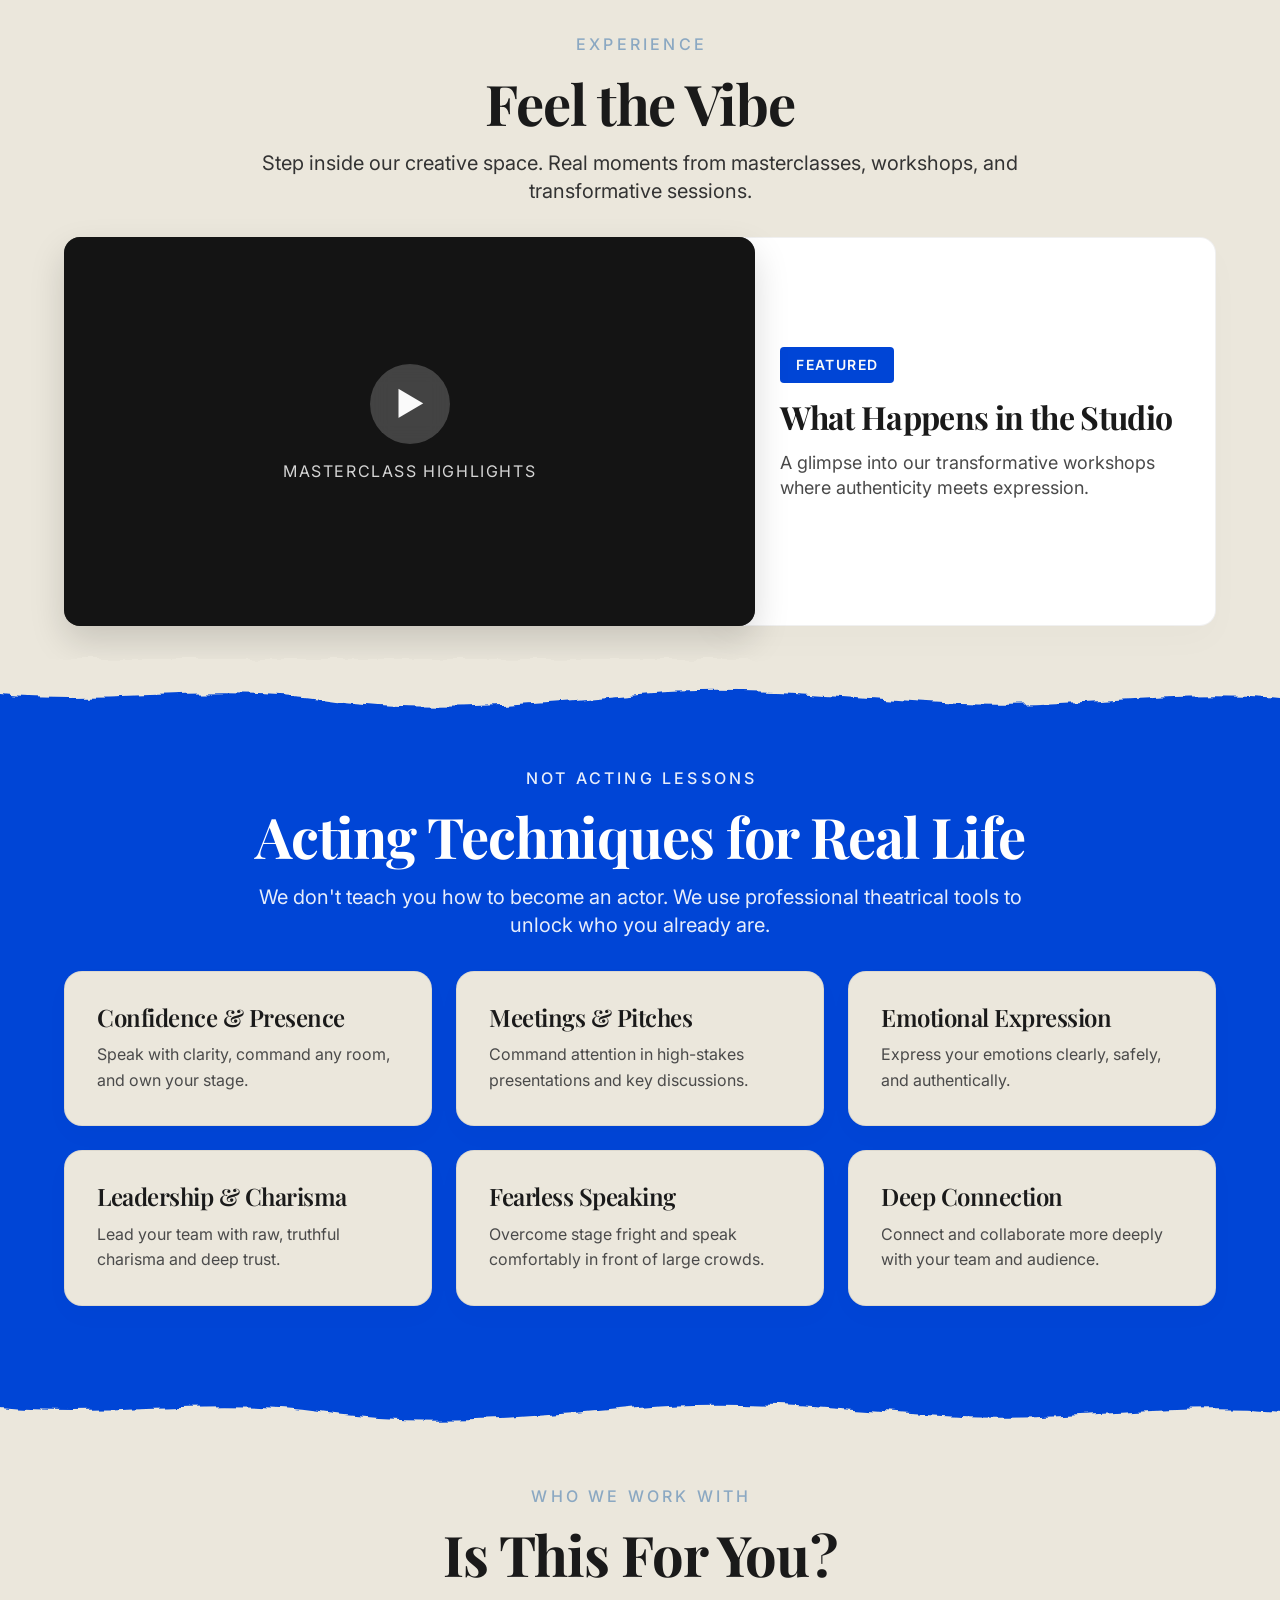
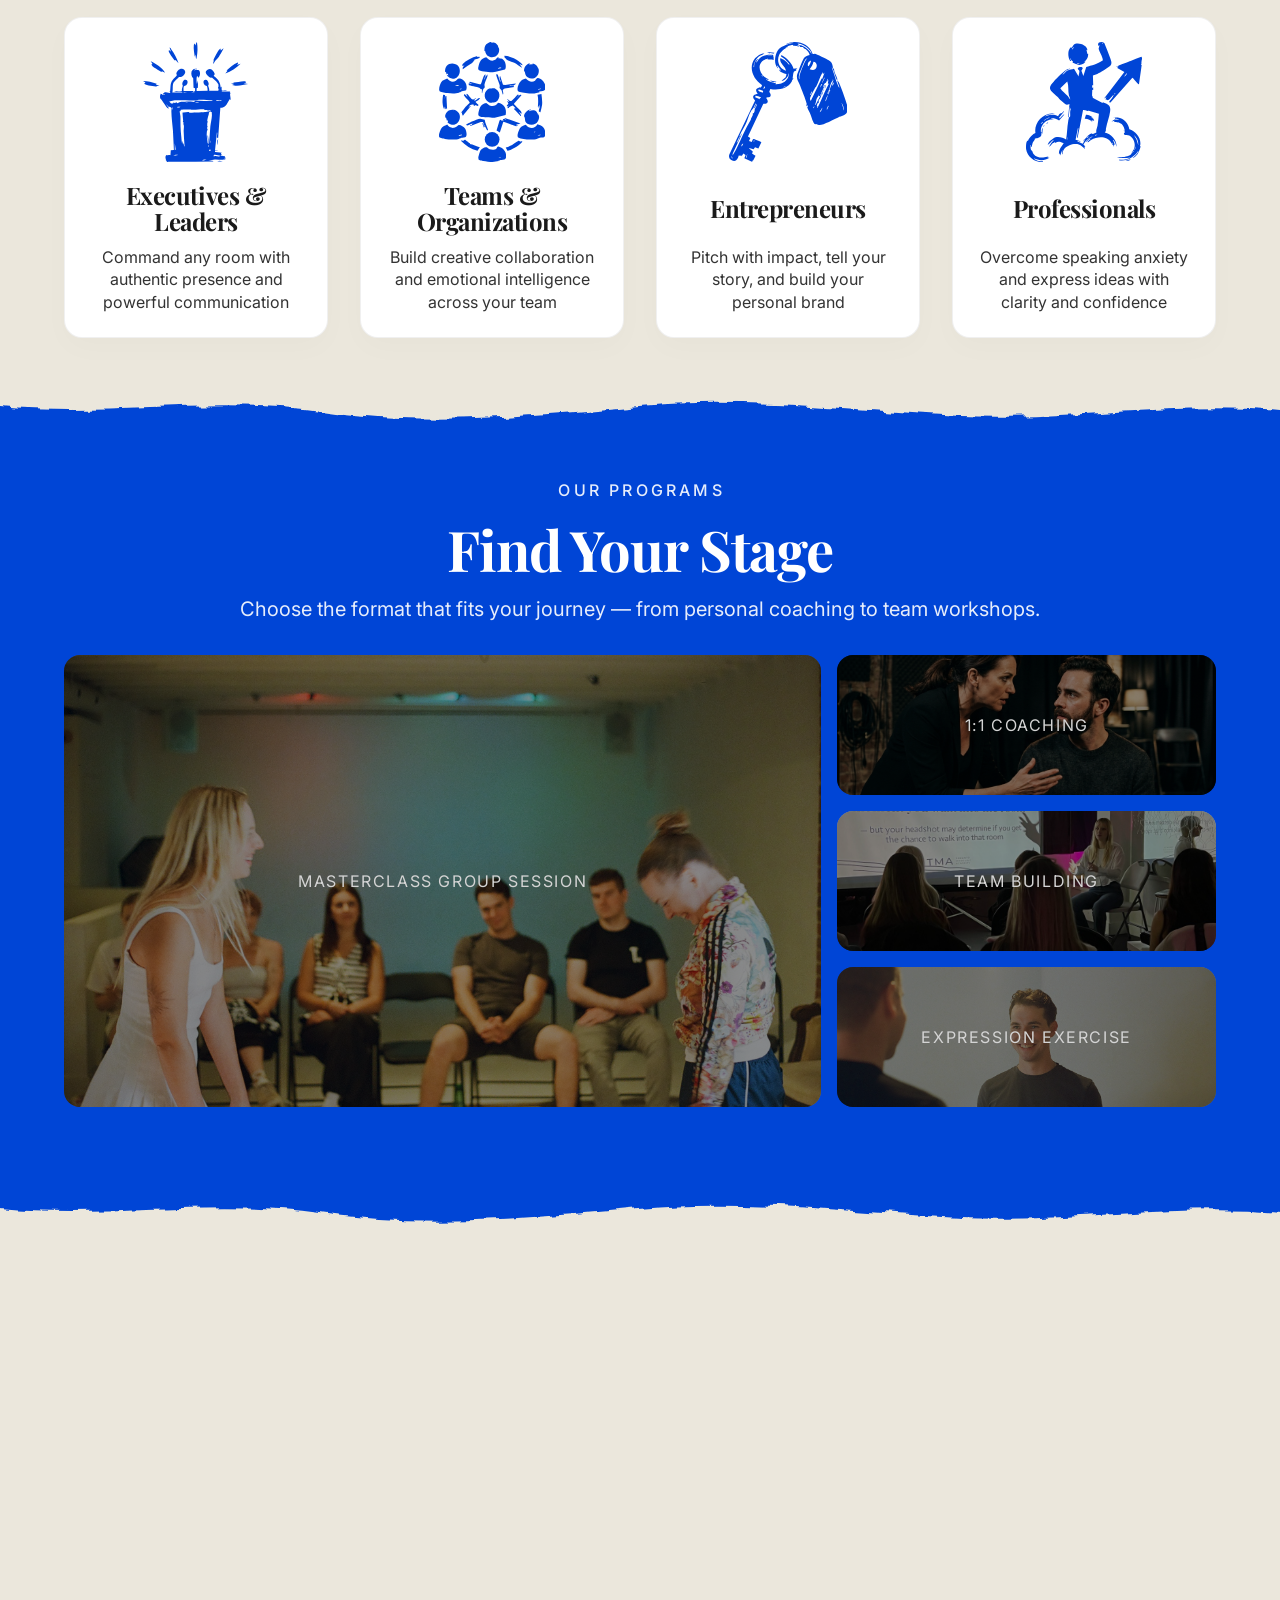
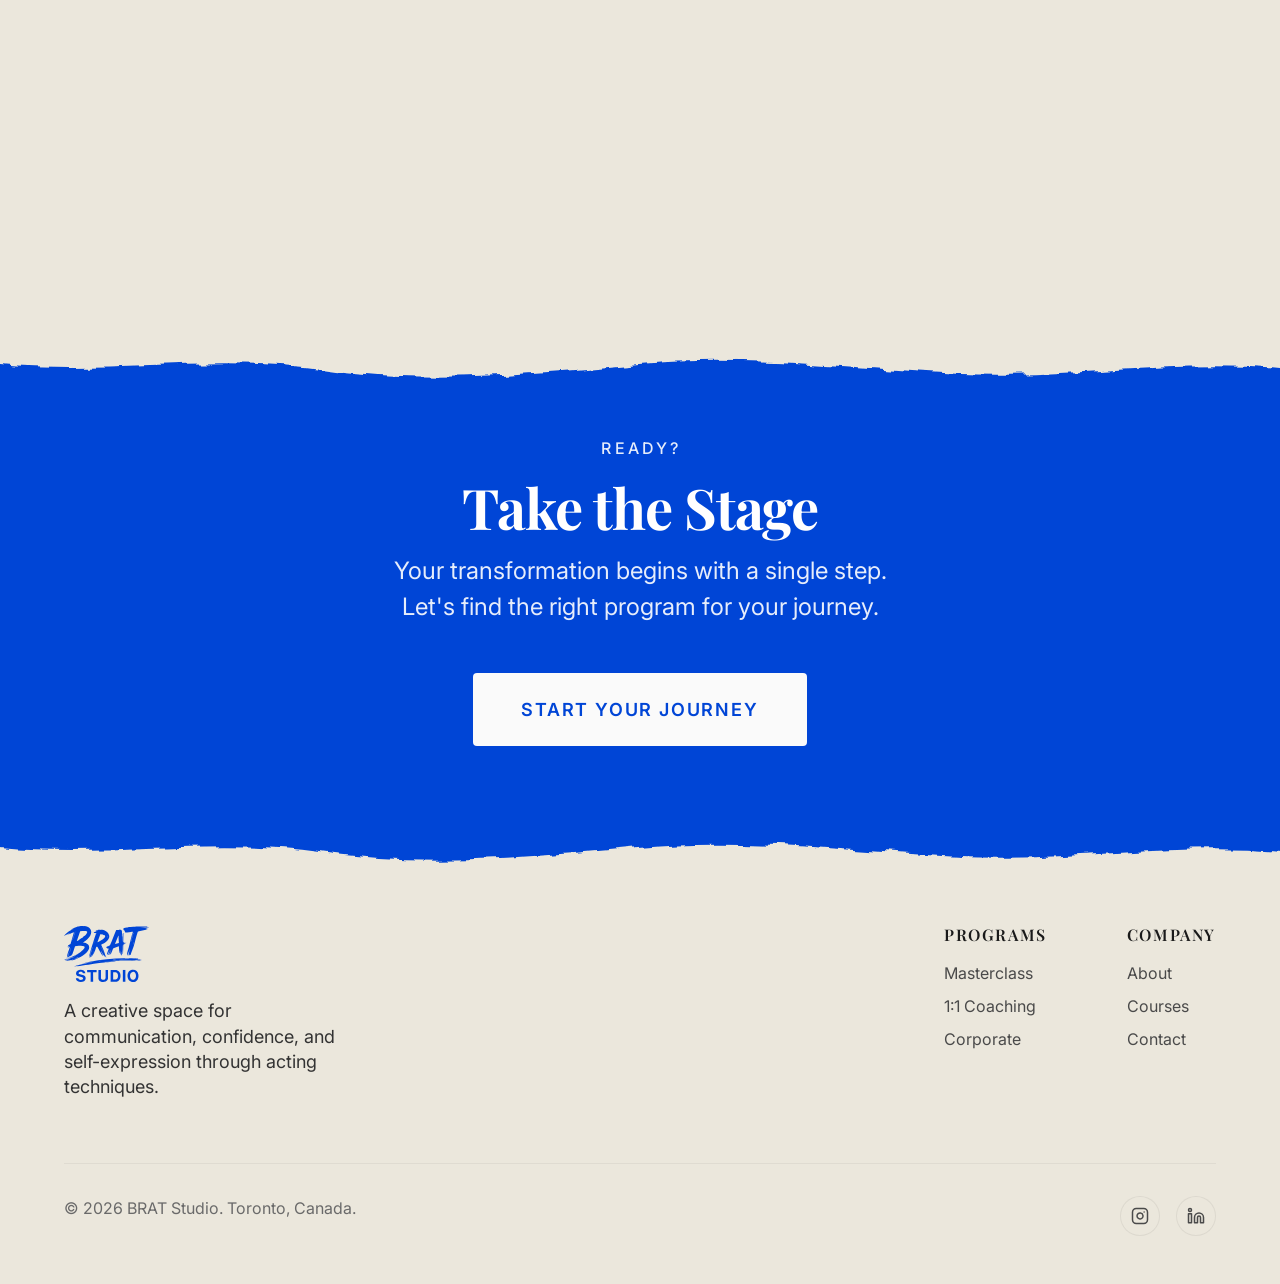
==== commit 22712b96: "Use finance@bratcommunity.com site-wide and retire past class dates - One public email, finance@brat" ====
--- a/index.html
+++ b/index.html
@@ -48,7 +48,7 @@
     </noscript>
 
     <!-- Stylesheet -->
-    <link rel="stylesheet" href="css/style.css?v=20261001">
+    <link rel="stylesheet" href="css/style.css?v=20261001-2">
 
     <!-- Favicon -->
     <link rel="icon"
@@ -65,8 +65,7 @@
     "url": "https://bratcommunity.com",
     "logo": "https://bratcommunity.com/images/logo.png",
     "image": "https://bratcommunity.com/images/masterclass_group.png",
-    "telephone": "+1-416-000-0000",
-    "email": "hello@bratstudio.ca",
+    "email": "finance@bratcommunity.com",
     "address": {
       "@type": "PostalAddress",
       "addressLocality": "Toronto",
--- a/css/style.css
+++ b/css/style.css
@@ -405,6 +405,19 @@
 .btn--large {
     padding: var(--space-6) var(--space-12);
     font-size: var(--text-base);
+}
+
+@media (max-width: 360px) {
+    .btn--large {
+        max-width: 100%;
+        padding-inline: var(--space-6);
+        white-space: normal;
+        text-align: center;
+    }
+
+    .hero__content {
+        min-width: 0;
+    }
 }
 
 /* -------------------- HEADER / NAVIGATION -------------------- */
@@ -660,7 +673,7 @@
 /* -------------------- BRAT PHILOSOPHY SECTION -------------------- */
 .brat-grid {
     display: grid;
-    grid-template-columns: repeat(4, 1fr);
+    grid-template-columns: repeat(4, minmax(0, 1fr));
     gap: var(--space-6);
 }
 
@@ -698,6 +711,7 @@
 .brat-card__letter svg {
     height: 100%;
     width: auto;
+    max-width: 100%;
     fill: currentColor;
     display: block;
 }
@@ -725,9 +739,6 @@
         padding: var(--space-6) var(--space-4) var(--space-4);
     }
 
-    .brat-grid .brat-card__letter svg {
-        max-width: 100%;
-    }
 }
 
 /* -------------------- CARDS -------------------- */
